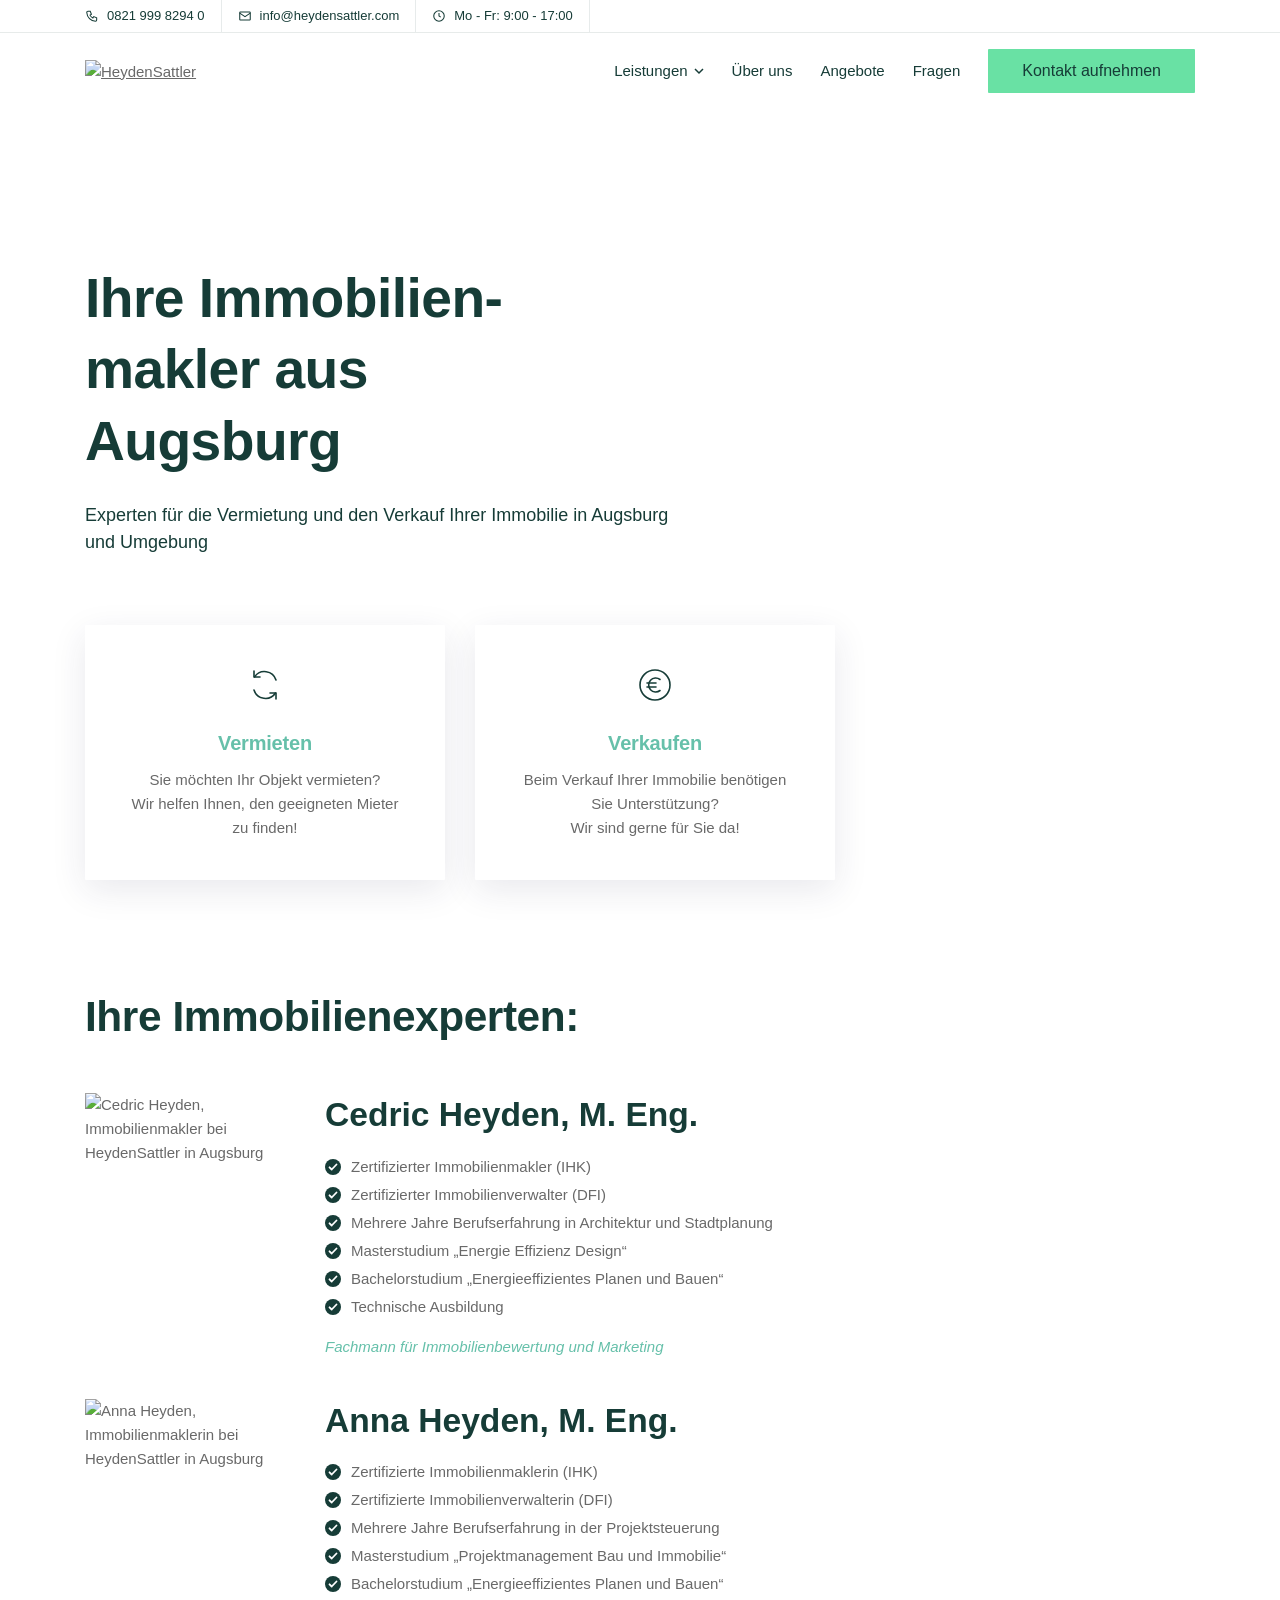
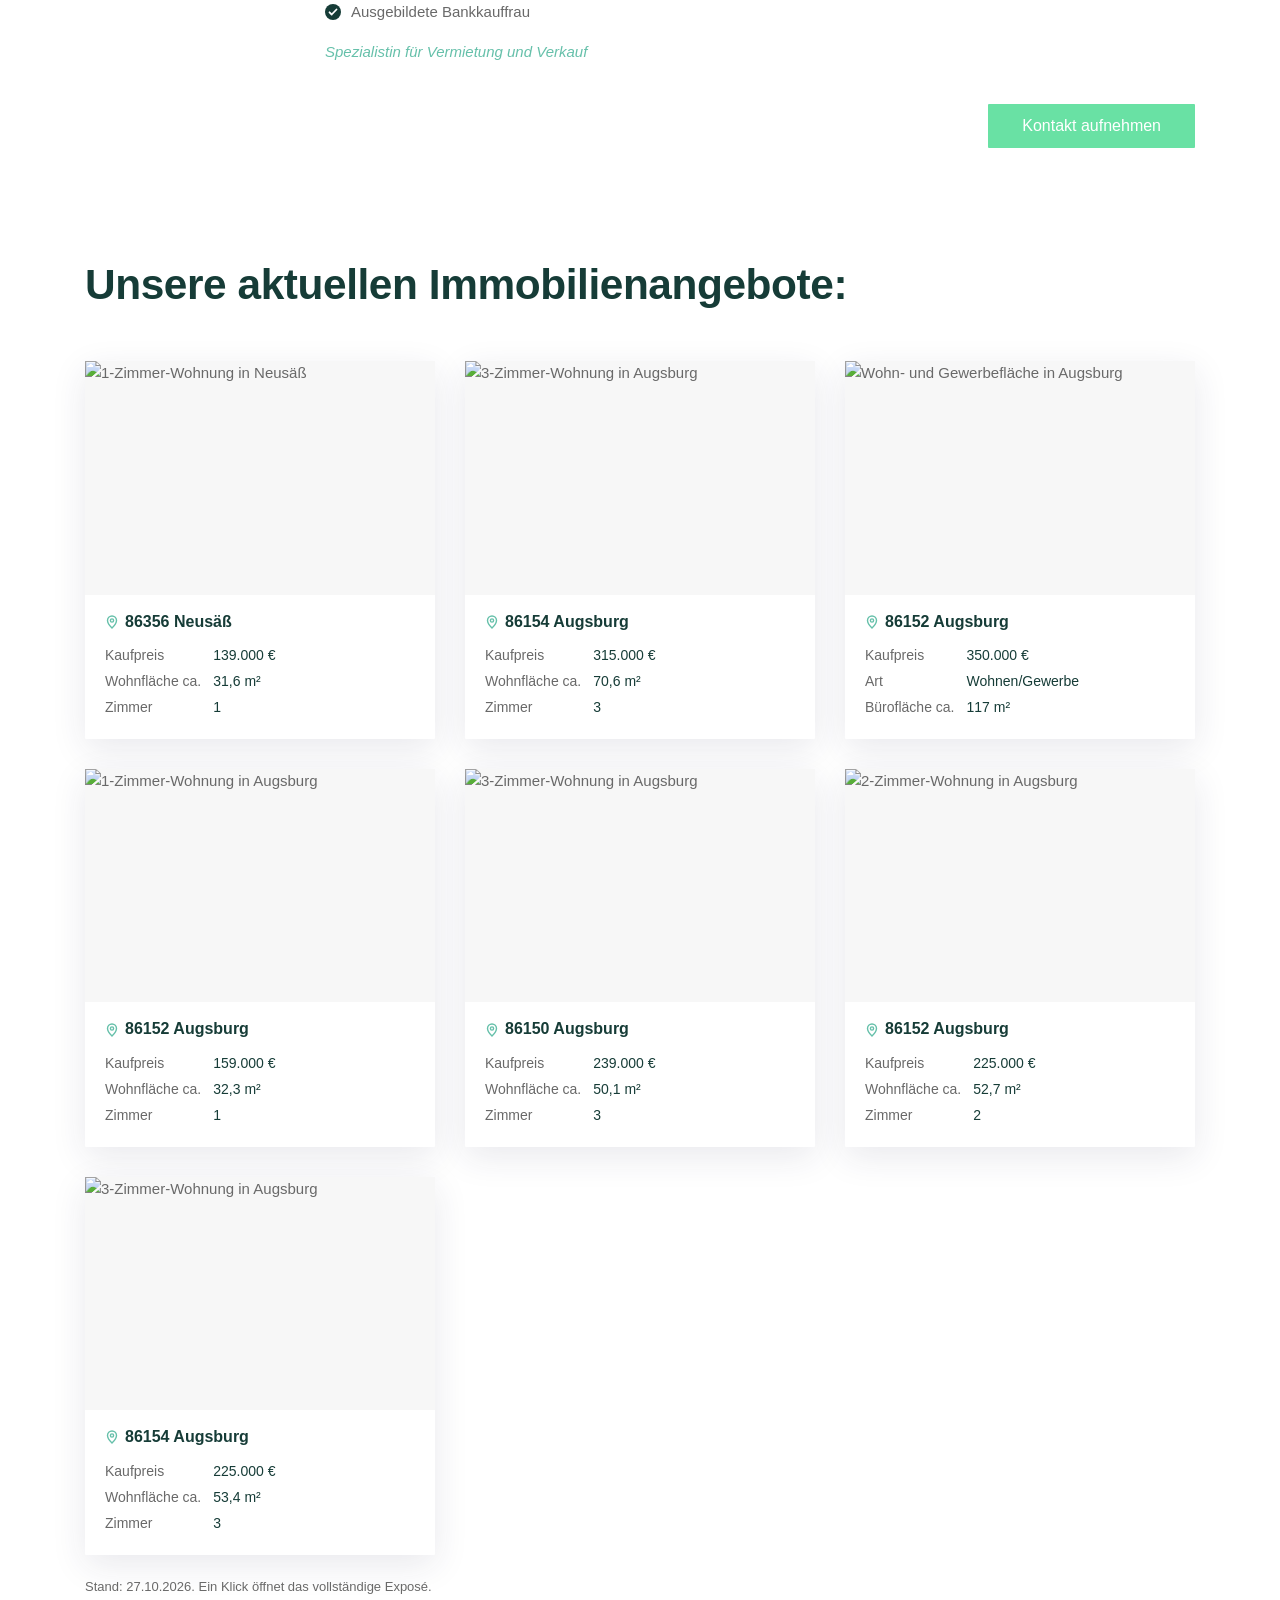
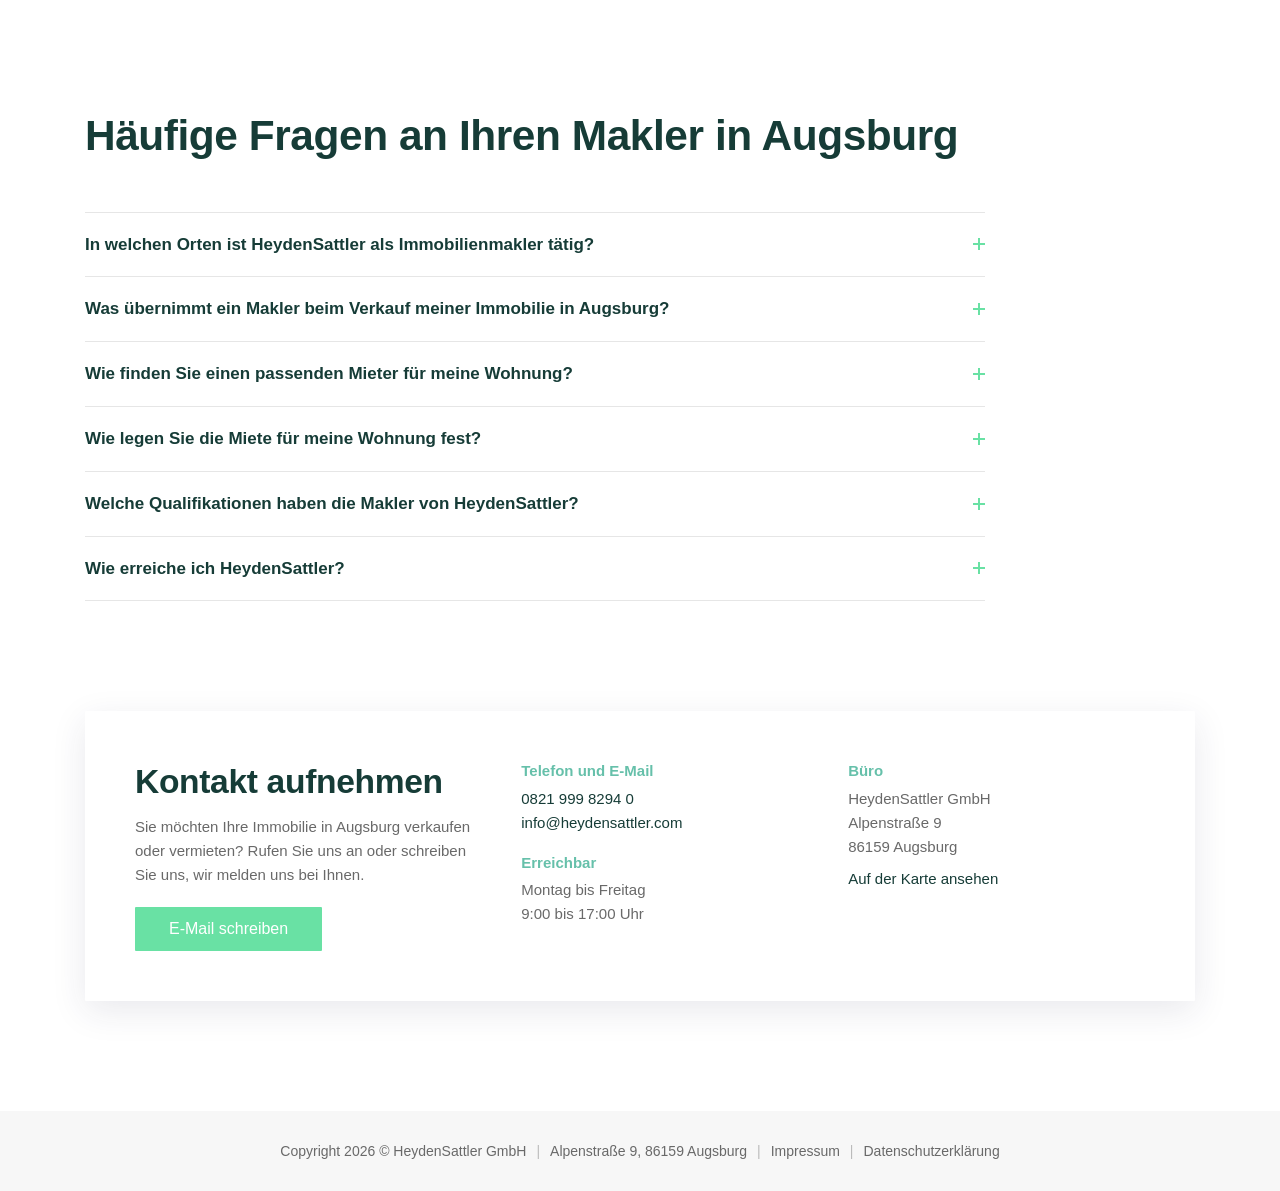
==== site/index.html @ 3a9cdd56 "Startseite im bestehenden CI neu aufbauen Responsive Layout, Hero-Bild als WebP (26–86 KB statt 2,9 " ====
<!doctype html>
<html lang="de">
<head>
<meta charset="utf-8">
<meta name="viewport" content="width=device-width, initial-scale=1">
<title>Immobilienmakler Augsburg – Verkaufen &amp; Vermieten | HeydenSattler</title>
<meta name="description" content="HeydenSattler ist Ihr IHK-zertifizierter Immobilienmakler in Augsburg. Wir verkaufen und vermieten Wohnungen und Häuser in Augsburg und Umgebung – mit Wertermittlung, Exposé, Besichtigungen und Vertrag.">
<link rel="canonical" href="https://heydensattler.com/">
<link rel="alternate" hreflang="de-DE" href="https://heydensattler.com/">
<meta name="robots" content="index, follow, max-image-preview:large, max-snippet:-1">
<meta name="theme-color" content="#163C37">

<!-- Lokale Signale -->
<meta name="geo.region" content="DE-BY">
<meta name="geo.placename" content="Augsburg">
<meta name="geo.position" content="48.35865;10.89500">
<meta name="ICBM" content="48.35865, 10.89500">

<!-- Teilen in sozialen Netzwerken und Messengern -->
<meta property="og:type" content="website">
<meta property="og:locale" content="de_DE">
<meta property="og:site_name" content="HeydenSattler">
<meta property="og:title" content="HeydenSattler – Ihre Immobilienmakler aus Augsburg">
<meta property="og:description" content="Wir verkaufen und vermieten Wohnungen und Häuser in Augsburg und Umgebung – mit dem Blick von Ingenieuren aus Architektur und Bauprojektsteuerung.">
<meta property="og:url" content="https://heydensattler.com/">
<meta property="og:image" content="https://heydensattler.com/wp-content/uploads/2022/05/cover3.png">
<meta name="twitter:card" content="summary_large_image">

<link rel="icon" href="https://heydensattler.com/favicon.ico">
<link rel="sitemap" type="application/xml" href="/sitemap.xml">

<!-- Strukturierte Daten: Firma, Personen, Leistungen, Angebote, FAQ.
     Die Angebote (ItemList) und das FAQ müssen mit dem sichtbaren Inhalt übereinstimmen;
     im Livebetrieb beim Build aus Propstack erzeugen. -->
<script type="application/ld+json">
{
  "@context": "https://schema.org",
  "@graph": [
    {
      "@type": "RealEstateAgent",
      "@id": "https://heydensattler.com/#firma",
      "name": "HeydenSattler GmbH",
      "alternateName": "HeydenSattler",
      "description": "Immobilienmakler in Augsburg für den Verkauf und die Vermietung von Wohnungen, Häusern und Gewerbeflächen in Augsburg und Umgebung.",
      "url": "https://heydensattler.com/",
      "logo": "https://heydensattler.com/wp-content/uploads/2023/03/HeydenSattler_CombiLogo_DarkGreen-Cropped.png",
      "image": "https://heydensattler.com/wp-content/uploads/2022/05/cover3.png",
      "telephone": "+49 821 99982940",
      "email": "info@heydensattler.com",
      "address": {
        "@type": "PostalAddress",
        "streetAddress": "Alpenstraße 9",
        "postalCode": "86159",
        "addressLocality": "Augsburg",
        "addressRegion": "Bayern",
        "addressCountry": "DE"
      },
      "geo": { "@type": "GeoCoordinates", "latitude": 48.35865, "longitude": 10.89500 },
      "hasMap": "https://www.openstreetmap.org/?mlat=48.35865&mlon=10.89500#map=18/48.35865/10.89500",
      "openingHoursSpecification": {
        "@type": "OpeningHoursSpecification",
        "dayOfWeek": ["Monday", "Tuesday", "Wednesday", "Thursday", "Friday"],
        "opens": "09:00",
        "closes": "17:00"
      },
      "areaServed": [
        { "@type": "City", "name": "Augsburg", "sameAs": "https://de.wikipedia.org/wiki/Augsburg" },
        { "@type": "City", "name": "Neusäß", "sameAs": "https://de.wikipedia.org/wiki/Neus%C3%A4%C3%9F" },
        { "@type": "AdministrativeArea", "name": "Landkreis Augsburg" }
      ],
      "founder": [{ "@id": "https://heydensattler.com/#cedric-heyden" }, { "@id": "https://heydensattler.com/#anna-heyden" }],
      "employee": [{ "@id": "https://heydensattler.com/#cedric-heyden" }, { "@id": "https://heydensattler.com/#anna-heyden" }],
      "knowsLanguage": "de",
      "vatID": "DE352940488",
      "identifier": { "@type": "PropertyValue", "propertyID": "Handelsregister", "value": "Amtsgericht Augsburg HRB 37232" },
      "hasOfferCatalog": {
        "@type": "OfferCatalog",
        "name": "Leistungen",
        "itemListElement": [
          { "@type": "Offer", "itemOffered": { "@type": "Service", "@id": "https://heydensattler.com/#verkaufen", "name": "Immobilie verkaufen in Augsburg", "serviceType": "Immobilienverkauf", "description": "Wertermittlung, Unterlagen, Objektaufnahme mit Bildern und 360-Grad-Rundgang, Exposé, Besichtigungen, Reporting, Vertragsverhandlung, Notartermin und Übergabe.", "areaServed": "Augsburg" } },
          { "@type": "Offer", "itemOffered": { "@type": "Service", "@id": "https://heydensattler.com/#vermieten", "name": "Immobilie vermieten in Augsburg", "serviceType": "Vermietung", "description": "Mietpreisfindung nach den gesetzlichen Vorgaben, Exposé, Vorauswahl der Interessenten, Besichtigungen, Bonitätscheck, Mietvertrag und Wohnungsübergabe mit Protokoll.", "areaServed": "Augsburg" } }
        ]
      }
    },
    {
      "@type": "Person",
      "@id": "https://heydensattler.com/#cedric-heyden",
      "name": "Cedric Heyden",
      "honorificSuffix": "M. Eng.",
      "jobTitle": "Geschäftsführer, Immobilienmakler",
      "worksFor": { "@id": "https://heydensattler.com/#firma" },
      "image": "https://heydensattler.com/wp-content/uploads/2022/08/DSC09558b-e1694595155471-251x300.jpg",
      "knowsAbout": ["Immobilienbewertung", "Immobilienmarketing", "Architektur", "Stadtplanung", "Energieeffizientes Bauen"],
      "hasCredential": [
        { "@type": "EducationalOccupationalCredential", "name": "Zertifizierter Immobilienmakler (IHK)", "recognizedBy": { "@type": "Organization", "name": "IHK" } },
        { "@type": "EducationalOccupationalCredential", "name": "Zertifizierter Immobilienverwalter (DFI)", "recognizedBy": { "@type": "Organization", "name": "DFI" } },
        { "@type": "EducationalOccupationalCredential", "credentialCategory": "degree", "name": "Master of Engineering, Energie Effizienz Design" }
      ]
    },
    {
      "@type": "Person",
      "@id": "https://heydensattler.com/#anna-heyden",
      "name": "Anna Heyden",
      "honorificSuffix": "M. Eng.",
      "jobTitle": "Geschäftsführerin, Immobilienmaklerin",
      "worksFor": { "@id": "https://heydensattler.com/#firma" },
      "image": "https://heydensattler.com/wp-content/uploads/2023/08/DSC00735-scaled-e1694546678891-251x300.jpg",
      "knowsAbout": ["Vermietung", "Immobilienverkauf", "Projektsteuerung", "Bauprojektmanagement"],
      "hasCredential": [
        { "@type": "EducationalOccupationalCredential", "name": "Zertifizierte Immobilienmaklerin (IHK)", "recognizedBy": { "@type": "Organization", "name": "IHK" } },
        { "@type": "EducationalOccupationalCredential", "name": "Zertifizierte Immobilienverwalterin (DFI)", "recognizedBy": { "@type": "Organization", "name": "DFI" } },
        { "@type": "EducationalOccupationalCredential", "credentialCategory": "degree", "name": "Master of Engineering, Projektmanagement Bau und Immobilie" }
      ]
    },
    {
      "@type": "WebSite",
      "@id": "https://heydensattler.com/#website",
      "url": "https://heydensattler.com/",
      "name": "HeydenSattler",
      "inLanguage": "de-DE",
      "publisher": { "@id": "https://heydensattler.com/#firma" }
    },
    {
      "@type": "WebPage",
      "@id": "https://heydensattler.com/#startseite",
      "url": "https://heydensattler.com/",
      "name": "Immobilienmakler Augsburg – Verkaufen & Vermieten | HeydenSattler",
      "isPartOf": { "@id": "https://heydensattler.com/#website" },
      "about": { "@id": "https://heydensattler.com/#firma" },
      "inLanguage": "de-DE",
      "dateModified": "2026-10-27"
    },
    {
      "@type": "ItemList",
      "name": "Aktuelle Immobilienangebote von HeydenSattler",
      "numberOfItems": 7,
      "itemListElement": [
        { "@type": "ListItem", "position": 1, "item": { "@type": "Offer", "name": "1-Zimmer-Wohnung in Neusäß, 31,6 m²", "price": 139000, "priceCurrency": "EUR", "url": "https://crm.propstack.de/public/iframes/je4DLQ7j2cVWMNqKkigCNQ7c/PBX1RQx2SxVNRxVR7juxC13C", "availableAtOrFrom": { "@type": "Place", "address": { "@type": "PostalAddress", "postalCode": "86356", "addressLocality": "Neusäß", "addressCountry": "DE" } } } },
        { "@type": "ListItem", "position": 2, "item": { "@type": "Offer", "name": "3-Zimmer-Wohnung in Augsburg, 70,6 m²", "price": 315000, "priceCurrency": "EUR", "url": "https://crm.propstack.de/public/iframes/je4DLQ7j2cVWMNqKkigCNQ7c/BJTUovUziB2U1zJ2xbaoDiEi", "availableAtOrFrom": { "@type": "Place", "address": { "@type": "PostalAddress", "postalCode": "86154", "addressLocality": "Augsburg", "addressCountry": "DE" } } } },
        { "@type": "ListItem", "position": 3, "item": { "@type": "Offer", "name": "Büro- und Wohnfläche in Augsburg, 117 m²", "price": 350000, "priceCurrency": "EUR", "url": "https://crm.propstack.de/public/iframes/je4DLQ7j2cVWMNqKkigCNQ7c/sEbCqnK58XBJ7hGJQSY4xxph", "availableAtOrFrom": { "@type": "Place", "address": { "@type": "PostalAddress", "postalCode": "86152", "addressLocality": "Augsburg", "addressCountry": "DE" } } } },
        { "@type": "ListItem", "position": 4, "item": { "@type": "Offer", "name": "1-Zimmer-Wohnung in Augsburg, 32,3 m²", "price": 159000, "priceCurrency": "EUR", "url": "https://crm.propstack.de/public/iframes/je4DLQ7j2cVWMNqKkigCNQ7c/U4UTfE6tw7xSkSPx6v1gSrVp", "availableAtOrFrom": { "@type": "Place", "address": { "@type": "PostalAddress", "postalCode": "86152", "addressLocality": "Augsburg", "addressCountry": "DE" } } } },
        { "@type": "ListItem", "position": 5, "item": { "@type": "Offer", "name": "3-Zimmer-Wohnung in Augsburg, 50,1 m²", "price": 239000, "priceCurrency": "EUR", "url": "https://crm.propstack.de/public/iframes/je4DLQ7j2cVWMNqKkigCNQ7c/39Jt1EtAj3KVJmv1Yt73t3f4", "availableAtOrFrom": { "@type": "Place", "address": { "@type": "PostalAddress", "postalCode": "86150", "addressLocality": "Augsburg", "addressCountry": "DE" } } } },
        { "@type": "ListItem", "position": 6, "item": { "@type": "Offer", "name": "2-Zimmer-Wohnung in Augsburg, 52,7 m²", "price": 225000, "priceCurrency": "EUR", "url": "https://crm.propstack.de/public/iframes/je4DLQ7j2cVWMNqKkigCNQ7c/woXWDQSDRpvorQ1hXg6gEzuY", "availableAtOrFrom": { "@type": "Place", "address": { "@type": "PostalAddress", "postalCode": "86152", "addressLocality": "Augsburg", "addressCountry": "DE" } } } },
        { "@type": "ListItem", "position": 7, "item": { "@type": "Offer", "name": "3-Zimmer-Wohnung in Augsburg, 53,4 m²", "price": 225000, "priceCurrency": "EUR", "url": "https://crm.propstack.de/public/iframes/je4DLQ7j2cVWMNqKkigCNQ7c/t8DsYYKdGNYwocW2YkePHxnh", "availableAtOrFrom": { "@type": "Place", "address": { "@type": "PostalAddress", "postalCode": "86154", "addressLocality": "Augsburg", "addressCountry": "DE" } } } }
      ]
    },
    {
      "@type": "FAQPage",
      "mainEntity": [
        { "@type": "Question", "name": "In welchen Orten ist HeydenSattler als Immobilienmakler tätig?", "acceptedAnswer": { "@type": "Answer", "text": "Wir verkaufen und vermieten Immobilien in Augsburg und Umgebung, zum Beispiel in Neusäß. Unser Büro liegt in der Alpenstraße 9 im Augsburger Bismarckviertel." } },
        { "@type": "Question", "name": "Was übernimmt ein Makler beim Verkauf meiner Immobilie in Augsburg?", "acceptedAnswer": { "@type": "Answer", "text": "Wir ermitteln den Verkaufswert, tragen die nötigen Unterlagen wie Energieausweis und Grundriss zusammen, machen Bilder und einen 360-Grad-Rundgang, veröffentlichen das Exposé, wählen Interessenten vor, führen die Besichtigungen durch, berichten Ihnen regelmäßig, unterstützen bei den Verhandlungen, setzen den Vertrag mit dem Notar auf, begleiten den Notartermin und übergeben die Immobilie." } },
        { "@type": "Question", "name": "Wie finden Sie einen passenden Mieter für meine Wohnung?", "acceptedAnswer": { "@type": "Answer", "text": "Wir veröffentlichen ein Exposé mit Bildern und aufbereitetem Grundriss auf den gängigen Plattformen, bearbeiten die Anfragen, wählen Interessenten vor und führen die Besichtigungen durch. Von den Bewerbern holen wir eine Selbstauskunft ein und prüfen die Bonität, bevor wir den Mietvertrag erstellen." } },
        { "@type": "Question", "name": "Wie legen Sie die Miete für meine Wohnung fest?", "acceptedAnswer": { "@type": "Answer", "text": "Wir ermitteln den Mietpreis anhand der Wohnung und ihrer Lage und berücksichtigen dabei die gesetzlichen Vorgaben, die in Augsburg gelten." } },
        { "@type": "Question", "name": "Welche Qualifikationen haben die Makler von HeydenSattler?", "acceptedAnswer": { "@type": "Answer", "text": "Cedric Heyden und Anna Heyden sind zertifizierte Immobilienmakler (IHK) und zertifizierte Immobilienverwalter (DFI). Beide haben einen Master of Engineering und mehrere Jahre Berufserfahrung in Architektur und Stadtplanung beziehungsweise in der Projektsteuerung von Bauprojekten." } },
        { "@type": "Question", "name": "Wie erreiche ich HeydenSattler?", "acceptedAnswer": { "@type": "Answer", "text": "Telefonisch unter 0821 999 8294 0 von Montag bis Freitag zwischen 9:00 und 17:00 Uhr, per E-Mail an info@heydensattler.com oder im Büro in der Alpenstraße 9, 86159 Augsburg." } }
      ]
    }
  ]
}
</script>

<!-- CI-Schriften, wie auf der bestehenden Seite (Söhne von Klim). Sie müssen von derselben Domain kommen, sonst blockiert der Browser sie. -->
<link rel="preload" href="/wp-content/uploads/2022/05/soehne-buch.woff2" as="font" type="font/woff2" crossorigin>
<link rel="preload" href="/wp-content/uploads/2022/05/soehne-breit-kraftig.woff2" as="font" type="font/woff2" crossorigin>
<link rel="preload" as="image" type="image/webp" fetchpriority="high" imagesrcset="/wp-content/uploads/2022/05/cover3-800.webp 800w, /wp-content/uploads/2022/05/cover3-1400.webp 1400w, /wp-content/uploads/2022/05/cover3-2048.webp 2048w" imagesizes="100vw">
<style>
  @font-face {
    font-family: "PrimaryCustomFont";
    src: url("/wp-content/uploads/2022/05/soehne-buch.woff2") format("woff2");
    font-display: swap;
  }
  @font-face {
    font-family: "SecondaryCustomFont";
    src: url("/wp-content/uploads/2022/05/soehne-breit-kraftig.woff2") format("woff2");
    font-weight: 600;
    font-display: swap;
  }

  /* CI-Farben der bestehenden Seite */
  :root {
    --gruen: #163C37;
    --mint: #69E1A4;
    --tuerkis: #66C0AA;
    --text: #696969;
    --weiss: #FFFFFF;
    --flaeche: #F7F7F7;
    --linie: #E6E6E6;
    --schatten: 0 10px 35px rgba(38, 42, 76, .1);
    --radius: 1px;

    --wrap: 1170px;
    --gutter: clamp(16px, 4vw, 30px);
    --kopf: 76px;
  }

  * { box-sizing: border-box; }
  html { scroll-behavior: smooth; scroll-padding-top: var(--kopf); -webkit-text-size-adjust: 100%; }
  @media (prefers-reduced-motion: reduce) { html { scroll-behavior: auto; } * { transition: none !important; } }
  body {
    margin: 0;
    font-family: "PrimaryCustomFont", "Helvetica Neue", Helvetica, Arial, sans-serif;
    font-size: 15px;
    line-height: 24px;
    color: var(--text);
    background: var(--weiss);
    -webkit-font-smoothing: antialiased;
  }
  img { display: block; max-width: 100%; height: auto; }
  a { color: inherit; }
  :focus-visible { outline: 2px solid var(--gruen); outline-offset: 3px; }
  .skip { position: absolute; left: -9999px; top: 8px; z-index: 100; background: var(--gruen); color: var(--weiss); padding: 8px 14px; }
  .skip:focus { left: 8px; }

  h1, h2, h3, h4 {
    font-family: "SecondaryCustomFont", "Helvetica Neue", Helvetica, Arial, sans-serif;
    font-weight: 600;
    color: var(--gruen);
    margin: 0;
    hyphens: auto;
    overflow-wrap: break-word;
  }
  h1 { hyphens: manual; font-size: clamp(2rem, 1.2rem + 3.6vw, 3.45rem); line-height: 1.3; letter-spacing: -.01em; }
  h2 { font-size: clamp(1.75rem, 1.2rem + 2.2vw, 2.65rem); line-height: 1.25; letter-spacing: -.01em; }
  h3 { font-size: clamp(1.5rem, 1.2rem + 1.2vw, 2.1rem); line-height: 1.3; }
  p { margin: 0; }

  .wrap { max-width: var(--wrap); margin: 0 auto; padding: 0 var(--gutter); }

  .btn {
    display: inline-block;
    padding: 10px 34px;
    background: var(--mint);
    color: var(--weiss);
    border-radius: var(--radius);
    font-size: 16px;
    line-height: 24px;
    text-decoration: none;
    white-space: nowrap;
    transition: background-color .2s;
  }
  .btn:hover { background: var(--tuerkis); }

  /* Kopfzeile */
  .topbar { font-size: 13px; line-height: 20px; color: var(--gruen); border-bottom: 1px solid rgba(22, 60, 55, .1); }
  .topbar .wrap { display: flex; }
  .topbar a, .topbar span {
    display: inline-flex; align-items: center; gap: 8px;
    padding: 6px 16px; text-decoration: none;
    border-right: 1px solid rgba(22, 60, 55, .1);
  }
  .topbar a:first-child { padding-left: 0; }
  .topbar a:hover { color: var(--tuerkis); }
  .topbar svg { width: 14px; height: 14px; flex: none; }

  header.kopf {
    position: sticky; top: 0; z-index: 30;
    background: var(--weiss);
    transition: box-shadow .2s;
  }
  header.kopf.gescrollt { box-shadow: 0 2px 20px rgba(38, 42, 76, .08); }
  .kopf .leiste { display: flex; align-items: center; justify-content: space-between; height: var(--kopf); gap: 20px; }
  .logo img { width: 234px; height: auto; }
  nav.haupt { display: flex; align-items: center; gap: 28px; }
  nav.haupt > ul { list-style: none; display: flex; gap: 28px; margin: 0; padding: 0; }
  nav.haupt a { text-decoration: none; color: var(--gruen); }
  nav.haupt > ul > li > a:hover, .untermenue a:hover { color: var(--tuerkis); }
  .hat-unter { position: relative; }
  .hat-unter > button {
    font: inherit; color: var(--gruen); background: none; border: 0; padding: 0; cursor: pointer;
    display: inline-flex; align-items: center; gap: 6px;
  }
  .hat-unter > button svg { width: 10px; height: 10px; transition: transform .2s; }
  .hat-unter > button[aria-expanded="true"] svg { transform: rotate(180deg); }
  .untermenue {
    list-style: none; margin: 0; padding: 10px 0;
    position: absolute; top: calc(100% + 14px); left: -20px; min-width: 200px;
    background: var(--weiss); box-shadow: var(--schatten); border-radius: var(--radius);
    display: none;
  }
  .hat-unter.offen .untermenue { display: block; }
  .untermenue a { display: block; padding: 8px 20px; }
  .menu-knopf { display: none; background: none; border: 0; padding: 10px; margin-right: -10px; cursor: pointer; color: var(--gruen); }
  .menu-knopf svg { width: 26px; height: 26px; display: block; }

  /* Hero */
  .hero { position: relative; isolation: isolate; }
  .hero-bild { position: absolute; inset: 0; z-index: -1; overflow: hidden; }
  .hero-bild picture { display: contents; }
  .hero-bild img { width: 100%; height: 100%; object-fit: cover; object-position: left center; }
  .hero .wrap { padding-top: clamp(64px, 12vw, 170px); padding-bottom: clamp(140px, 14vw, 200px); }
  .hero h1 { max-width: 14ch; }
  .hero .unterzeile {
    font-family: "SecondaryCustomFont", "Helvetica Neue", Helvetica, Arial, sans-serif;
    font-size: clamp(15px, 1.1vw + 10px, 18px); line-height: 1.5;
    color: var(--gruen); margin-top: 24px; max-width: 34em;
  }

  /* Leistungskarten, überlappen den Hero wie bisher */
  .karten { display: grid; grid-template-columns: repeat(2, minmax(0, 360px)); gap: 30px; margin-top: -110px; position: relative; }
  .karte {
    display: block; text-decoration: none; text-align: center;
    background: var(--weiss); box-shadow: var(--schatten); border-radius: var(--radius);
    padding: 40px; color: var(--text);
    transition: transform .2s, box-shadow .2s;
  }
  .karte:hover { transform: translateY(-4px); box-shadow: 0 16px 40px rgba(38, 42, 76, .14); }
  .karte svg { width: 40px; height: 40px; margin: 0 auto 18px; color: var(--gruen); }
  .karte h2 { font-size: 20px; line-height: 1.3; color: var(--tuerkis); margin-bottom: 12px; }

  /* Abschnitte */
  section.abschnitt { padding: clamp(64px, 9vw, 110px) 0 0; }
  .abschnitt > .wrap > h2 { margin-bottom: clamp(32px, 4vw, 50px); }

  /* Team */
  .person { display: grid; grid-template-columns: 200px 1fr; gap: 0 clamp(24px, 4vw, 40px); align-items: start; }
  .person + .person { margin-top: 40px; }
  .person img { width: 200px; aspect-ratio: 251 / 300; object-fit: cover; }
  .person ul { list-style: none; margin: 18px 0 0; padding: 0; }
  .person li { position: relative; padding-left: 26px; margin: 0 0 4px; }
  .person li::before {
    content: ""; position: absolute; left: 0; top: 4px;
    width: 16px; height: 16px; border-radius: 50%;
    background: var(--gruen) url("data:image/svg+xml,%3Csvg xmlns='http://www.w3.org/2000/svg' viewBox='0 0 16 16'%3E%3Cpath d='M4.5 8.3l2.2 2.2 4.8-5' fill='none' stroke='white' stroke-width='1.8' stroke-linecap='round' stroke-linejoin='round'/%3E%3C/svg%3E") center / 16px no-repeat;
  }
  .person .rolle { color: var(--tuerkis); font-style: italic; margin-top: 16px; }
  .team-aktion { margin-top: 40px; text-align: right; }

  /* Angebote */
  .angebote { list-style: none; margin: 0; padding: 0; display: grid; grid-template-columns: repeat(3, 1fr); gap: 30px; }
  .objekt { display: block; height: 100%; text-decoration: none; background: var(--weiss); box-shadow: var(--schatten); border-radius: var(--radius); }
  .objekt .bild { aspect-ratio: 3 / 2; overflow: hidden; background: var(--flaeche); }
  .objekt img { width: 100%; height: 100%; object-fit: cover; transition: transform .4s; }
  .objekt:hover img { transform: scale(1.03); }
  .objekt .info { padding: 16px 20px 20px; }
  .objekt h3 { font-size: 16px; line-height: 1.4; display: flex; gap: 6px; align-items: center; }
  .objekt h3 svg { width: 14px; height: 14px; flex: none; color: var(--tuerkis); }
  .objekt dl { margin: 10px 0 0; display: grid; grid-template-columns: auto 1fr; gap: 2px 12px; font-size: 14px; }
  .objekt dt { color: var(--text); }
  .objekt dd { margin: 0; color: var(--gruen); }
  .stand { margin-top: 20px; font-size: 13px; }

  /* Fragen */
  .faq { border-top: 1px solid var(--linie); max-width: 900px; }
  .faq details { border-bottom: 1px solid var(--linie); }
  .faq summary { list-style: none; cursor: pointer; display: flex; justify-content: space-between; align-items: center; gap: 24px; padding: 20px 0; }
  .faq summary::-webkit-details-marker { display: none; }
  .faq summary h3 { font-size: 17px; line-height: 1.4; }
  .faq summary::after {
    content: ""; flex: none; width: 12px; height: 12px;
    background:
      linear-gradient(var(--mint), var(--mint)) center / 12px 2px no-repeat,
      linear-gradient(var(--mint), var(--mint)) center / 2px 12px no-repeat;
    transition: transform .2s;
  }
  .faq details[open] summary::after { transform: rotate(45deg); }
  .faq details p { padding: 0 0 22px; max-width: 70ch; }
  .faq a { color: var(--gruen); }

  /* Kontakt */
  .kontakt-box {
    display: grid; grid-template-columns: 1.2fr 1fr 1fr; gap: 30px;
    background: var(--weiss); box-shadow: var(--schatten); border-radius: var(--radius);
    padding: clamp(28px, 4vw, 50px);
  }
  .kontakt-box h2 { font-size: clamp(1.5rem, 1.1rem + 1.4vw, 2.1rem); }
  .kontakt-box p.text { margin-top: 12px; }
  .kontakt-box h3 { font-size: 15px; color: var(--tuerkis); margin-bottom: 6px; }
  .kontakt-box a { color: var(--gruen); text-decoration: none; }
  .kontakt-box a:hover { color: var(--tuerkis); }
  .kontakt-box address { font-style: normal; }
  .kontakt-box .btn { margin-top: 20px; color: var(--weiss); }

  /* Fuß */
  footer { margin-top: clamp(64px, 9vw, 110px); background: var(--flaeche); font-size: 14px; }
  footer .wrap { padding-top: 28px; padding-bottom: 28px; display: flex; flex-wrap: wrap; justify-content: center; gap: 4px 0; text-align: center; }
  footer span + span::before { content: "|"; padding: 0 10px; color: #BBBBBB; }
  footer a { text-decoration: none; }
  footer a:hover { color: var(--gruen); }

  .nach-oben {
    position: fixed; right: 20px; bottom: 20px; z-index: 20;
    width: 40px; height: 40px; display: grid; place-items: center;
    background: var(--weiss); color: var(--gruen); box-shadow: var(--schatten); border-radius: var(--radius);
    opacity: 0; pointer-events: none; transition: opacity .2s;
  }
  .nach-oben.sichtbar { opacity: 1; pointer-events: auto; }
  .nach-oben svg { width: 14px; height: 14px; }

  /* Tablet */
  @media (max-width: 991px) {
    .topbar span { display: none; }
    nav.haupt { display: none; }
    .menu-knopf { display: block; }
    header.kopf.offen nav.haupt {
      display: flex; flex-direction: column; align-items: stretch; gap: 16px;
      position: absolute; top: 100%; left: 0; right: 0;
      background: var(--weiss); box-shadow: 0 12px 20px rgba(38, 42, 76, .08);
      padding: 8px var(--gutter) 24px;
      max-height: calc(100dvh - var(--kopf)); overflow-y: auto;
    }
    header.kopf.offen nav.haupt > ul { flex-direction: column; gap: 0; }
    header.kopf.offen nav.haupt > ul > li { border-bottom: 1px solid var(--linie); }
    header.kopf.offen nav.haupt > ul > li > a,
    header.kopf.offen .hat-unter > button { display: flex; width: 100%; justify-content: space-between; padding: 14px 0; font-size: 17px; }
    header.kopf.offen .untermenue { position: static; box-shadow: none; padding: 0 0 10px; min-width: 0; }
    header.kopf.offen .untermenue a { padding: 8px 16px; }
    .btn { text-align: center; }
    .angebote { grid-template-columns: repeat(2, 1fr); }
    .kontakt-box { grid-template-columns: 1fr 1fr; }
    .kontakt-box > :first-child { grid-column: 1 / -1; }
  }

  /* Mobil */
  @media (max-width: 640px) {
    :root { --kopf: 64px; }
    .topbar a { padding: 6px 12px; }
    .topbar .mail-text { display: none; }
    .logo img { width: 180px; }
    .hero-bild::after {
      /* Auf schmalen Bildschirmen liegt der Text über dem Gebäude: leichter Schleier für Lesbarkeit */
      content: ""; position: absolute; inset: 0;
      background: linear-gradient(180deg, rgba(255,255,255,.55), rgba(255,255,255,.2) 70%, rgba(255,255,255,0));
    }
    .hero .wrap { padding-top: 48px; padding-bottom: 120px; }
    .karten { grid-template-columns: 1fr; gap: 20px; margin-top: -80px; }
    .karte { padding: 28px 24px; }
    .person { grid-template-columns: 1fr; }
    .person img { width: 160px; margin-bottom: 18px; }
    .person h3 { font-size: 1.4rem; }
    .team-aktion { text-align: left; }
    .team-aktion .btn { display: block; }
    .angebote { grid-template-columns: 1fr; gap: 20px; }
    .kontakt-box { grid-template-columns: 1fr; }
    footer .wrap { flex-direction: column; }
    footer span + span::before { content: none; }
  }
</style>
</head>
<body>
<a class="skip" href="#inhalt">Zum Inhalt springen</a>

<header class="kopf">
  <div class="topbar">
    <div class="wrap">
      <a href="tel:+4982199982940" aria-label="Anrufen: 0821 999 8294 0">
        <svg viewBox="0 0 24 24" fill="none" stroke="currentColor" stroke-width="1.8" aria-hidden="true"><path d="M5 4h4l2 5-2.5 1.5a11 11 0 0 0 5 5L15 13l5 2v4a2 2 0 0 1-2 2A16 16 0 0 1 3 6a2 2 0 0 1 2-2"/></svg>
        0821 999 8294 0
      </a>
      <a href="mailto:info@heydensattler.com" aria-label="E-Mail an info@heydensattler.com">
        <svg viewBox="0 0 24 24" fill="none" stroke="currentColor" stroke-width="1.8" aria-hidden="true"><rect x="3" y="5" width="18" height="14" rx="1"/><path d="m3 7 9 6 9-6"/></svg>
        <span class="mail-text" style="padding:0;border:0">info@heydensattler.com</span>
      </a>
      <span>
        <svg viewBox="0 0 24 24" fill="none" stroke="currentColor" stroke-width="1.8" aria-hidden="true"><circle cx="12" cy="12" r="9"/><path d="M12 7v5l3 2"/></svg>
        Mo - Fr: 9:00 - 17:00
      </span>
    </div>
  </div>
  <div class="wrap leiste">
    <a class="logo" href="https://heydensattler.com/" aria-label="HeydenSattler, zur Startseite">
      <img src="https://heydensattler.com/wp-content/uploads/2023/03/HeydenSattler_CombiLogo_DarkGreen-Cropped.png" alt="HeydenSattler" width="906" height="88">
    </a>
    <button class="menu-knopf" aria-expanded="false" aria-controls="hauptnav" aria-label="Menü öffnen">
      <svg viewBox="0 0 26 26" aria-hidden="true"><path d="M3 8h20M3 13h20M3 18h20" stroke="currentColor" stroke-width="2"/></svg>
    </button>
    <nav class="haupt" id="hauptnav" aria-label="Hauptnavigation">
      <ul>
        <li class="hat-unter">
          <button aria-expanded="false" aria-controls="untermenue-leistungen">Leistungen
            <svg viewBox="0 0 10 10" aria-hidden="true"><path d="M1 3l4 4 4-4" fill="none" stroke="currentColor" stroke-width="1.5"/></svg>
          </button>
          <ul class="untermenue" id="untermenue-leistungen">
            <li><a href="https://heydensattler.com/leistungen/vermieten/">Vermieten</a></li>
            <li><a href="https://heydensattler.com/leistungen/verkaufen/">Verkaufen</a></li>
          </ul>
        </li>
        <li><a href="#team">Über uns</a></li>
        <li><a href="#angebote">Angebote</a></li>
        <li><a href="#fragen">Fragen</a></li>
      </ul>
      <a class="btn" href="#kontakt">Kontakt aufnehmen</a>
    </nav>
  </div>
</header>

<main id="inhalt">

  <section class="hero">
    <div class="hero-bild">
      <!-- Statt des 2,9-MB-PNG: WebP in drei Größen (26–86 KB), JPEG als Rückfall -->
      <picture>
        <source type="image/webp" srcset="/wp-content/uploads/2022/05/cover3-800.webp 800w, /wp-content/uploads/2022/05/cover3-1400.webp 1400w, /wp-content/uploads/2022/05/cover3-2048.webp 2048w" sizes="100vw">
        <img src="/wp-content/uploads/2022/05/cover3-1400.jpg" alt="" width="2049" height="1130" fetchpriority="high">
      </picture>
    </div>
    <div class="wrap">
      <h1>Ihre Immobilien&shy;makler aus Augsburg</h1>
      <p class="unterzeile">Experten für die Vermietung und den Verkauf Ihrer Immobilie in Augsburg und Umgebung</p>
    </div>
  </section>

  <div class="wrap">
    <div class="karten">
      <a class="karte" href="https://heydensattler.com/leistungen/vermieten/">
        <svg viewBox="0 0 40 40" fill="none" stroke="currentColor" stroke-width="1.6" stroke-linecap="round" stroke-linejoin="round" aria-hidden="true">
          <path d="M31 15a12 12 0 0 0-21.5-3"/><path d="M9 6v6h6"/>
          <path d="M9 25a12 12 0 0 0 21.5 3"/><path d="M31 34v-6h-6"/>
        </svg>
        <h2>Vermieten</h2>
        <p>Sie möchten Ihr Objekt vermieten?<br>Wir helfen Ihnen, den geeigneten Mieter zu finden!</p>
      </a>
      <a class="karte" href="https://heydensattler.com/leistungen/verkaufen/">
        <svg viewBox="0 0 40 40" fill="none" stroke="currentColor" stroke-width="1.6" stroke-linecap="round" stroke-linejoin="round" aria-hidden="true">
          <circle cx="20" cy="20" r="15"/>
          <path d="M25 14.5a7 7 0 1 0 0 11"/><path d="M12 18h9M12 22h9"/>
        </svg>
        <h2>Verkaufen</h2>
        <p>Beim Verkauf Ihrer Immobilie benötigen Sie Unterstützung?<br>Wir sind gerne für Sie da!</p>
      </a>
    </div>
  </div>

  <section class="abschnitt" id="team">
    <div class="wrap">
      <h2>Ihre Immobilienexperten:</h2>

      <article class="person">
        <img src="https://heydensattler.com/wp-content/uploads/2022/08/DSC09558b-e1694595155471-251x300.jpg" alt="Cedric Heyden, Immobilienmakler bei HeydenSattler in Augsburg" width="251" height="300" loading="lazy" decoding="async">
        <div>
          <h3>Cedric Heyden, M. Eng.</h3>
          <ul>
            <li>Zertifizierter Immobilienmakler (IHK)</li>
            <li>Zertifizierter Immobilienverwalter (DFI)</li>
            <li>Mehrere Jahre Berufserfahrung in Architektur und Stadtplanung</li>
            <li>Masterstudium „Energie Effizienz Design“</li>
            <li>Bachelorstudium „Energieeffizientes Planen und Bauen“</li>
            <li>Technische Ausbildung</li>
          </ul>
          <p class="rolle">Fachmann für Immobilienbewertung und Marketing</p>
        </div>
      </article>

      <article class="person">
        <img src="https://heydensattler.com/wp-content/uploads/2023/08/DSC00735-scaled-e1694546678891-251x300.jpg" alt="Anna Heyden, Immobilienmaklerin bei HeydenSattler in Augsburg" width="251" height="300" loading="lazy" decoding="async">
        <div>
          <h3>Anna Heyden, M. Eng.</h3>
          <ul>
            <li>Zertifizierte Immobilienmaklerin (IHK)</li>
            <li>Zertifizierte Immobilienverwalterin (DFI)</li>
            <li>Mehrere Jahre Berufserfahrung in der Projektsteuerung</li>
            <li>Masterstudium „Projektmanagement Bau und Immobilie“</li>
            <li>Bachelorstudium „Energieeffizientes Planen und Bauen“</li>
            <li>Ausgebildete Bankkauffrau</li>
          </ul>
          <p class="rolle">Spezialistin für Vermietung und Verkauf</p>
        </div>
      </article>

      <div class="team-aktion"><a class="btn" href="#kontakt">Kontakt aufnehmen</a></div>
    </div>
  </section>

  <section class="abschnitt" id="angebote">
    <div class="wrap">
      <h2>Unsere aktuellen Immobilienangebote:</h2>
      <!-- Statt des Propstack-iFrames: die Angebote stehen als HTML in der Seite, damit Suchmaschinen und
           KI-Suchdienste sie lesen können. Im Livebetrieb beim Build oder per Cronjob aus der Propstack-API erzeugen. -->
      <ul class="angebote">
        <li><a class="objekt" href="https://crm.propstack.de/public/iframes/je4DLQ7j2cVWMNqKkigCNQ7c/PBX1RQx2SxVNRxVR7juxC13C" target="_blank" rel="noopener">
          <div class="bild"><img src="https://images.propstack.de/photos/je4DLQ7j2cVWMNqKkigCNQ7c/photo/n56NDRQGGockE5bn3b2bef63/medium_CAM03122G0-PR0066-STILL016.jpg" alt="1-Zimmer-Wohnung in Neusäß" width="600" height="400" loading="lazy" decoding="async"></div>
          <div class="info"><h3><svg viewBox="0 0 14 14" fill="none" stroke="currentColor" stroke-width="1.4" aria-hidden="true"><path d="M7 13s4.5-4.2 4.5-7.5a4.5 4.5 0 0 0-9 0C2.5 8.8 7 13 7 13z"/><circle cx="7" cy="5.5" r="1.6"/></svg>86356 Neusäß</h3><dl><dt>Kaufpreis</dt><dd>139.000 €</dd><dt>Wohnfläche ca.</dt><dd>31,6 m²</dd><dt>Zimmer</dt><dd>1</dd></dl></div>
        </a></li>
        <li><a class="objekt" href="https://crm.propstack.de/public/iframes/je4DLQ7j2cVWMNqKkigCNQ7c/BJTUovUziB2U1zJ2xbaoDiEi" target="_blank" rel="noopener">
          <div class="bild"><img src="https://images.propstack.de/photos/je4DLQ7j2cVWMNqKkigCNQ7c/photo/vf98G7vHtoecUmWiR1WM9GjU/medium_CAM03122G0-PR0065-STILL011.jpg" alt="3-Zimmer-Wohnung in Augsburg" width="600" height="400" loading="lazy" decoding="async"></div>
          <div class="info"><h3><svg viewBox="0 0 14 14" fill="none" stroke="currentColor" stroke-width="1.4" aria-hidden="true"><path d="M7 13s4.5-4.2 4.5-7.5a4.5 4.5 0 0 0-9 0C2.5 8.8 7 13 7 13z"/><circle cx="7" cy="5.5" r="1.6"/></svg>86154 Augsburg</h3><dl><dt>Kaufpreis</dt><dd>315.000 €</dd><dt>Wohnfläche ca.</dt><dd>70,6 m²</dd><dt>Zimmer</dt><dd>3</dd></dl></div>
        </a></li>
        <li><a class="objekt" href="https://crm.propstack.de/public/iframes/je4DLQ7j2cVWMNqKkigCNQ7c/sEbCqnK58XBJ7hGJQSY4xxph" target="_blank" rel="noopener">
          <div class="bild"><img src="https://images.propstack.de/photos/je4DLQ7j2cVWMNqKkigCNQ7c/photo/6MQSqjBuzPbt6KvTSXupSshH/medium_CAM03122G0-PR0060-STILL005.jpg" alt="Wohn- und Gewerbefläche in Augsburg" width="600" height="400" loading="lazy" decoding="async"></div>
          <div class="info"><h3><svg viewBox="0 0 14 14" fill="none" stroke="currentColor" stroke-width="1.4" aria-hidden="true"><path d="M7 13s4.5-4.2 4.5-7.5a4.5 4.5 0 0 0-9 0C2.5 8.8 7 13 7 13z"/><circle cx="7" cy="5.5" r="1.6"/></svg>86152 Augsburg</h3><dl><dt>Kaufpreis</dt><dd>350.000 €</dd><dt>Art</dt><dd>Wohnen/Gewerbe</dd><dt>Bürofläche ca.</dt><dd>117 m²</dd></dl></div>
        </a></li>
        <li><a class="objekt" href="https://crm.propstack.de/public/iframes/je4DLQ7j2cVWMNqKkigCNQ7c/U4UTfE6tw7xSkSPx6v1gSrVp" target="_blank" rel="noopener">
          <div class="bild"><img src="https://images.propstack.de/photos/je4DLQ7j2cVWMNqKkigCNQ7c/photo/cfxm2bpuLUvjyhsVjpmrXJxv/medium_CAM03122G0-PR0061-STILL015.jpg" alt="1-Zimmer-Wohnung in Augsburg" width="600" height="400" loading="lazy" decoding="async"></div>
          <div class="info"><h3><svg viewBox="0 0 14 14" fill="none" stroke="currentColor" stroke-width="1.4" aria-hidden="true"><path d="M7 13s4.5-4.2 4.5-7.5a4.5 4.5 0 0 0-9 0C2.5 8.8 7 13 7 13z"/><circle cx="7" cy="5.5" r="1.6"/></svg>86152 Augsburg</h3><dl><dt>Kaufpreis</dt><dd>159.000 €</dd><dt>Wohnfläche ca.</dt><dd>32,3 m²</dd><dt>Zimmer</dt><dd>1</dd></dl></div>
        </a></li>
        <li><a class="objekt" href="https://crm.propstack.de/public/iframes/je4DLQ7j2cVWMNqKkigCNQ7c/39Jt1EtAj3KVJmv1Yt73t3f4" target="_blank" rel="noopener">
          <div class="bild"><img src="https://images.propstack.de/photos/je4DLQ7j2cVWMNqKkigCNQ7c/photo/JDXp6uSKKUstwYuK6ksi6ptY/medium_CAM03122G0-PR0049-STILL016.jpg" alt="3-Zimmer-Wohnung in Augsburg" width="600" height="400" loading="lazy" decoding="async"></div>
          <div class="info"><h3><svg viewBox="0 0 14 14" fill="none" stroke="currentColor" stroke-width="1.4" aria-hidden="true"><path d="M7 13s4.5-4.2 4.5-7.5a4.5 4.5 0 0 0-9 0C2.5 8.8 7 13 7 13z"/><circle cx="7" cy="5.5" r="1.6"/></svg>86150 Augsburg</h3><dl><dt>Kaufpreis</dt><dd>239.000 €</dd><dt>Wohnfläche ca.</dt><dd>50,1 m²</dd><dt>Zimmer</dt><dd>3</dd></dl></div>
        </a></li>
        <li><a class="objekt" href="https://crm.propstack.de/public/iframes/je4DLQ7j2cVWMNqKkigCNQ7c/woXWDQSDRpvorQ1hXg6gEzuY" target="_blank" rel="noopener">
          <div class="bild"><img src="https://images.propstack.de/photos/je4DLQ7j2cVWMNqKkigCNQ7c/photo/puw9PdDbpvaat28JkyGbBjpY/medium_CAM03122G0-PR0045-STILL001.jpg" alt="2-Zimmer-Wohnung in Augsburg" width="600" height="400" loading="lazy" decoding="async"></div>
          <div class="info"><h3><svg viewBox="0 0 14 14" fill="none" stroke="currentColor" stroke-width="1.4" aria-hidden="true"><path d="M7 13s4.5-4.2 4.5-7.5a4.5 4.5 0 0 0-9 0C2.5 8.8 7 13 7 13z"/><circle cx="7" cy="5.5" r="1.6"/></svg>86152 Augsburg</h3><dl><dt>Kaufpreis</dt><dd>225.000 €</dd><dt>Wohnfläche ca.</dt><dd>52,7 m²</dd><dt>Zimmer</dt><dd>2</dd></dl></div>
        </a></li>
        <li><a class="objekt" href="https://crm.propstack.de/public/iframes/je4DLQ7j2cVWMNqKkigCNQ7c/t8DsYYKdGNYwocW2YkePHxnh" target="_blank" rel="noopener">
          <div class="bild"><img src="https://images.propstack.de/photos/je4DLQ7j2cVWMNqKkigCNQ7c/photo/AurEPK2gV3456atHVtGYANp1/medium_CAM03122G0-PR0030-STILL026.jpg" alt="3-Zimmer-Wohnung in Augsburg" width="600" height="400" loading="lazy" decoding="async"></div>
          <div class="info"><h3><svg viewBox="0 0 14 14" fill="none" stroke="currentColor" stroke-width="1.4" aria-hidden="true"><path d="M7 13s4.5-4.2 4.5-7.5a4.5 4.5 0 0 0-9 0C2.5 8.8 7 13 7 13z"/><circle cx="7" cy="5.5" r="1.6"/></svg>86154 Augsburg</h3><dl><dt>Kaufpreis</dt><dd>225.000 €</dd><dt>Wohnfläche ca.</dt><dd>53,4 m²</dd><dt>Zimmer</dt><dd>3</dd></dl></div>
        </a></li>
      </ul>
      <p class="stand">Stand: <time datetime="2026-10-27">27.10.2026</time>. Ein Klick öffnet das vollständige Exposé.</p>
    </div>
  </section>

  <section class="abschnitt" id="fragen">
    <div class="wrap">
      <h2>Häufige Fragen an Ihren Makler in Augsburg</h2>
      <div class="faq">
        <details>
          <summary><h3>In welchen Orten ist HeydenSattler als Immobilienmakler tätig?</h3></summary>
          <p>Wir verkaufen und vermieten Immobilien in Augsburg und Umgebung, zum Beispiel in Neusäß. Unser Büro liegt in der Alpenstraße 9 im Augsburger Bismarckviertel.</p>
        </details>
        <details>
          <summary><h3>Was übernimmt ein Makler beim Verkauf meiner Immobilie in Augsburg?</h3></summary>
          <p>Wir ermitteln den Verkaufswert, tragen die nötigen Unterlagen wie Energieausweis und Grundriss zusammen, machen Bilder und einen 360-Grad-Rundgang, veröffentlichen das Exposé, wählen Interessenten vor, führen die Besichtigungen durch, berichten Ihnen regelmäßig, unterstützen bei den Verhandlungen, setzen den Vertrag mit dem Notar auf, begleiten den Notartermin und übergeben die Immobilie.</p>
        </details>
        <details>
          <summary><h3>Wie finden Sie einen passenden Mieter für meine Wohnung?</h3></summary>
          <p>Wir veröffentlichen ein Exposé mit Bildern und aufbereitetem Grundriss auf den gängigen Plattformen, bearbeiten die Anfragen, wählen Interessenten vor und führen die Besichtigungen durch. Von den Bewerbern holen wir eine Selbstauskunft ein und prüfen die Bonität, bevor wir den Mietvertrag erstellen.</p>
        </details>
        <details>
          <summary><h3>Wie legen Sie die Miete für meine Wohnung fest?</h3></summary>
          <p>Wir ermitteln den Mietpreis anhand der Wohnung und ihrer Lage und berücksichtigen dabei die gesetzlichen Vorgaben, die in Augsburg gelten.</p>
        </details>
        <details>
          <summary><h3>Welche Qualifikationen haben die Makler von HeydenSattler?</h3></summary>
          <p>Cedric Heyden und Anna Heyden sind zertifizierte Immobilienmakler (IHK) und zertifizierte Immobilienverwalter (DFI). Beide haben einen Master of Engineering und mehrere Jahre Berufserfahrung in Architektur und Stadtplanung beziehungsweise in der Projektsteuerung von Bauprojekten.</p>
        </details>
        <details>
          <summary><h3>Wie erreiche ich HeydenSattler?</h3></summary>
          <p>Telefonisch unter <a href="tel:+4982199982940">0821 999 8294 0</a> von Montag bis Freitag zwischen 9:00 und 17:00 Uhr, per E-Mail an <a href="mailto:info@heydensattler.com">info@heydensattler.com</a> oder im Büro in der Alpenstraße 9, 86159 Augsburg.</p>
        </details>
      </div>
    </div>
  </section>

  <section class="abschnitt" id="kontakt">
    <div class="wrap">
      <div class="kontakt-box">
        <div>
          <h2>Kontakt aufnehmen</h2>
          <p class="text">Sie möchten Ihre Immobilie in Augsburg verkaufen oder vermieten? Rufen Sie uns an oder schreiben Sie uns, wir melden uns bei Ihnen.</p>
          <a class="btn" href="mailto:info@heydensattler.com?subject=Anfrage%20%C3%BCber%20heydensattler.com">E-Mail schreiben</a>
        </div>
        <div>
          <h3>Telefon und E-Mail</h3>
          <p><a href="tel:+4982199982940">0821 999 8294 0</a><br><a href="mailto:info@heydensattler.com">info@heydensattler.com</a></p>
          <h3 style="margin-top:18px">Erreichbar</h3>
          <p>Montag bis Freitag<br>9:00 bis 17:00 Uhr</p>
        </div>
        <div>
          <h3>Büro</h3>
          <address>HeydenSattler GmbH<br>Alpenstraße 9<br>86159 Augsburg</address>
          <p style="margin-top:8px"><a href="https://www.openstreetmap.org/?mlat=48.35865&amp;mlon=10.89500#map=18/48.35865/10.89500" target="_blank" rel="noopener">Auf der Karte ansehen</a></p>
        </div>
      </div>
    </div>
  </section>
</main>

<footer>
  <div class="wrap">
    <span>Copyright 2026 © HeydenSattler GmbH</span>
    <span>Alpenstraße 9, 86159 Augsburg</span>
    <span><a href="https://heydensattler.com/impressum/">Impressum</a></span>
    <span><a href="https://heydensattler.com/datenschutzerklaerung/">Datenschutzerklärung</a></span>
  </div>
</footer>

<a class="nach-oben" href="#inhalt" aria-label="Nach oben">
  <svg viewBox="0 0 14 14" aria-hidden="true"><path d="M2 9l5-5 5 5" fill="none" stroke="currentColor" stroke-width="1.6"/></svg>
</a>

<script>
  const kopf = document.querySelector("header.kopf");
  const knopf = document.querySelector(".menu-knopf");
  const unter = document.querySelector(".hat-unter");
  const unterKnopf = unter.querySelector("button");

  knopf.addEventListener("click", () => {
    const offen = kopf.classList.toggle("offen");
    knopf.setAttribute("aria-expanded", offen);
    knopf.setAttribute("aria-label", offen ? "Menü schließen" : "Menü öffnen");
  });
  unterKnopf.addEventListener("click", e => {
    e.stopPropagation();
    unterKnopf.setAttribute("aria-expanded", unter.classList.toggle("offen"));
  });
  document.addEventListener("click", e => {
    if (!unter.contains(e.target)) { unter.classList.remove("offen"); unterKnopf.setAttribute("aria-expanded", false); }
  });
  document.addEventListener("keydown", e => {
    if (e.key !== "Escape") return;
    unter.classList.remove("offen"); unterKnopf.setAttribute("aria-expanded", false);
    kopf.classList.remove("offen"); knopf.setAttribute("aria-expanded", false);
  });
  document.querySelectorAll("#hauptnav a").forEach(a => a.addEventListener("click", () => {
    kopf.classList.remove("offen"); knopf.setAttribute("aria-expanded", false);
  }));

  const nachOben = document.querySelector(".nach-oben");
  const beimScrollen = () => {
    kopf.classList.toggle("gescrollt", scrollY > 10);
    nachOben.classList.toggle("sichtbar", scrollY > 600);
  };
  addEventListener("scroll", beimScrollen, { passive: true });
  beimScrollen();
</script>
</body>
</html>
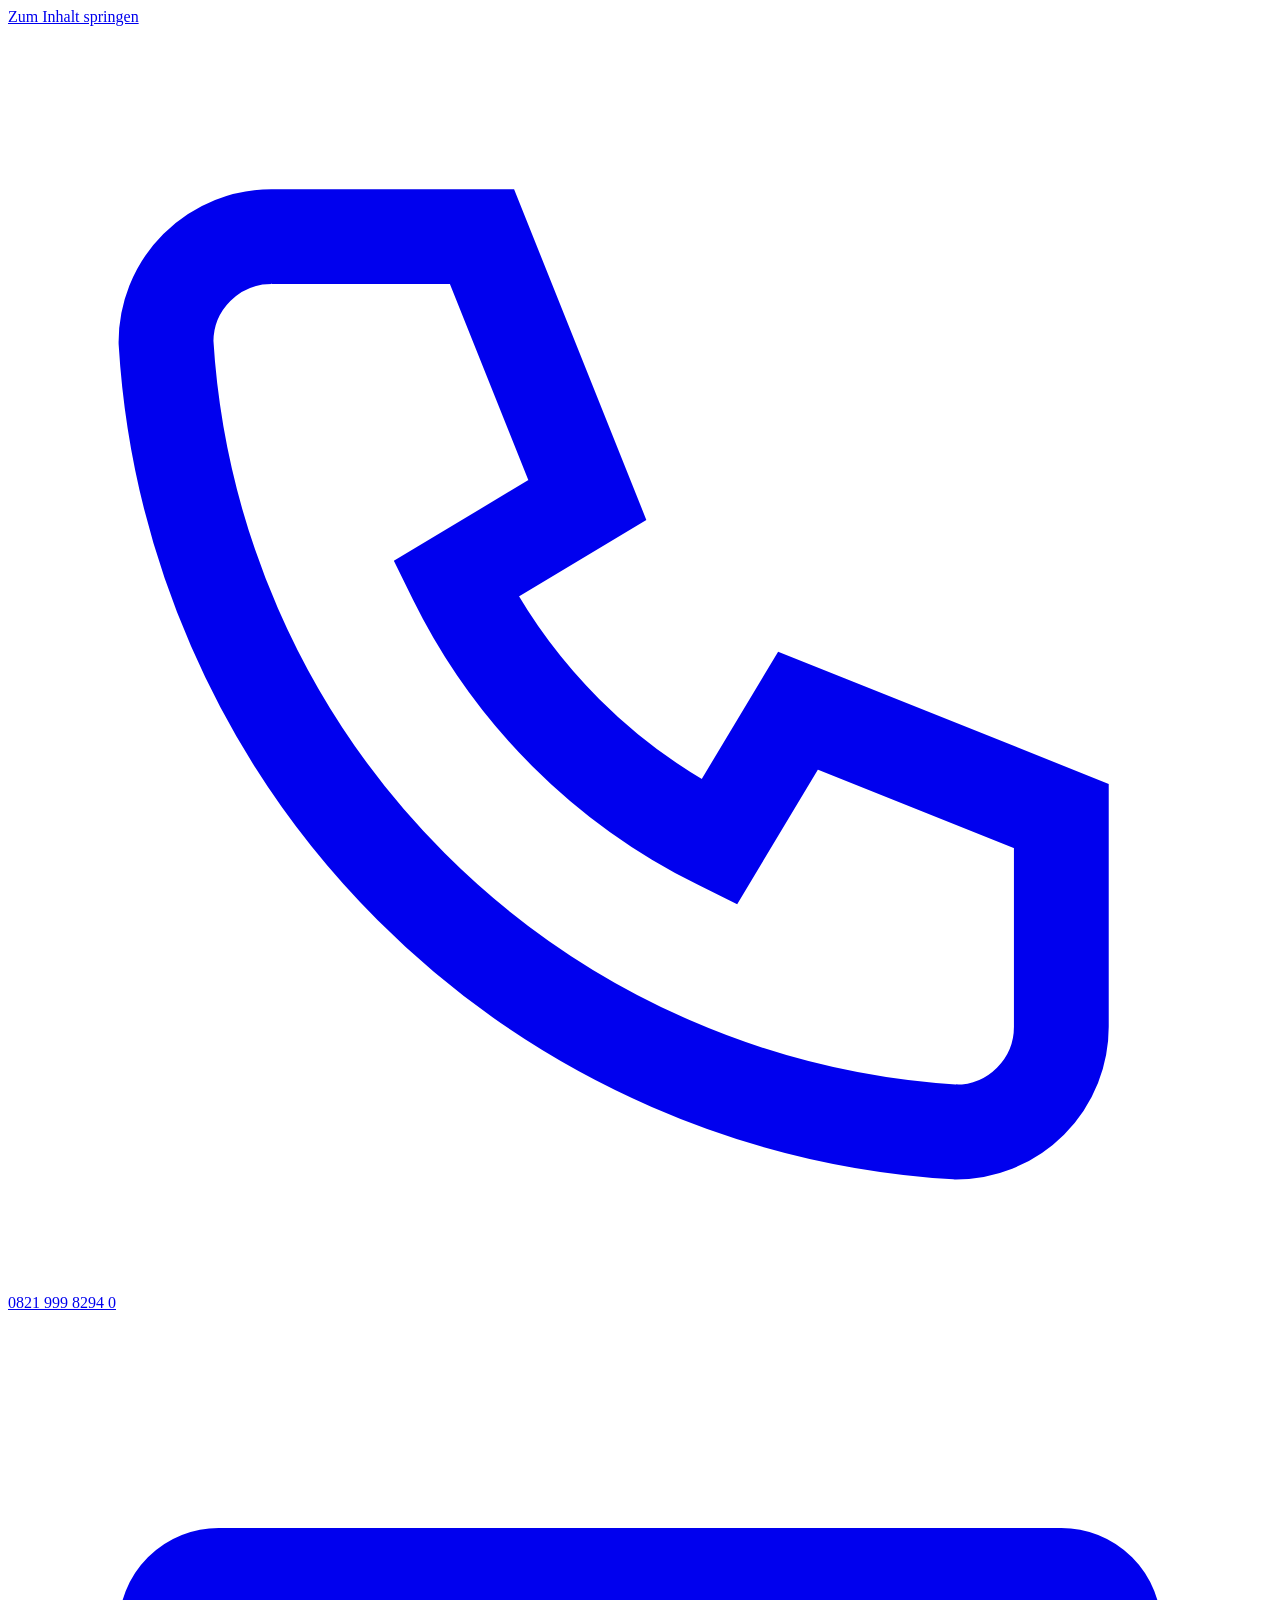
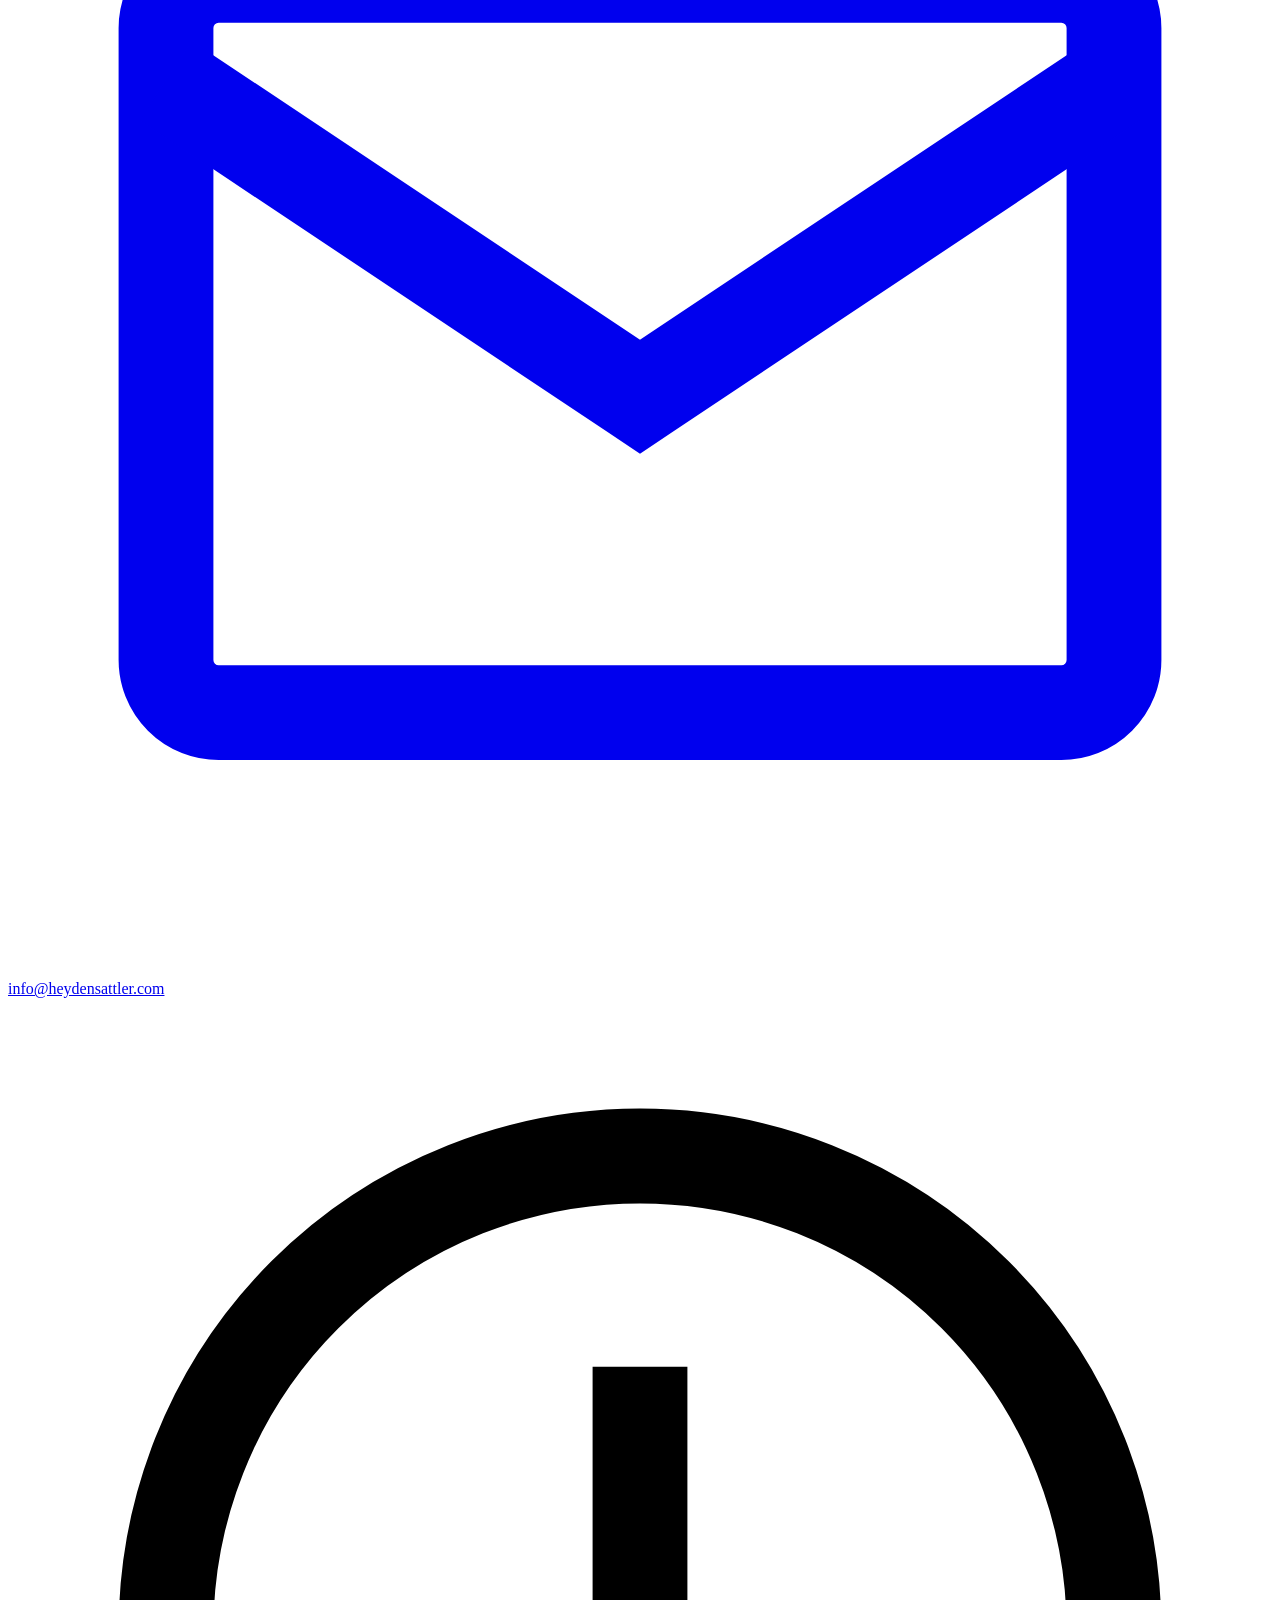
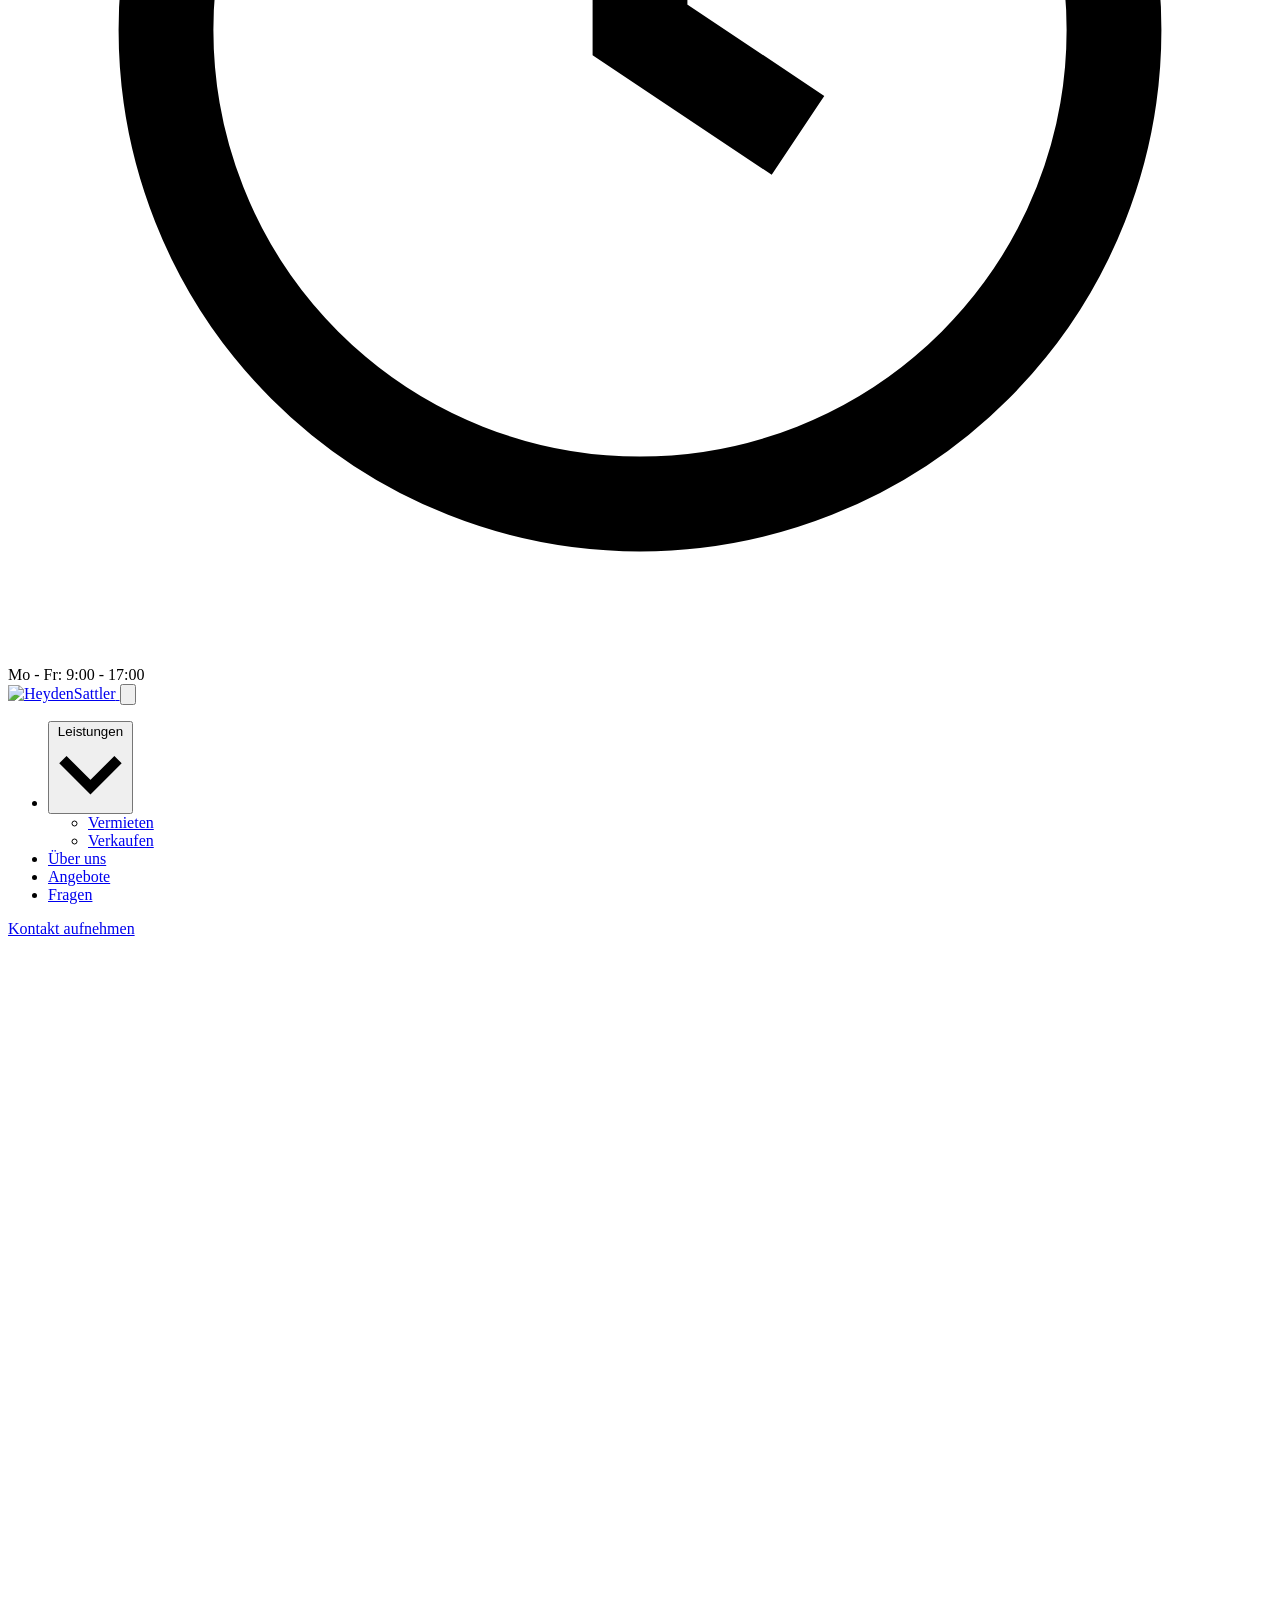
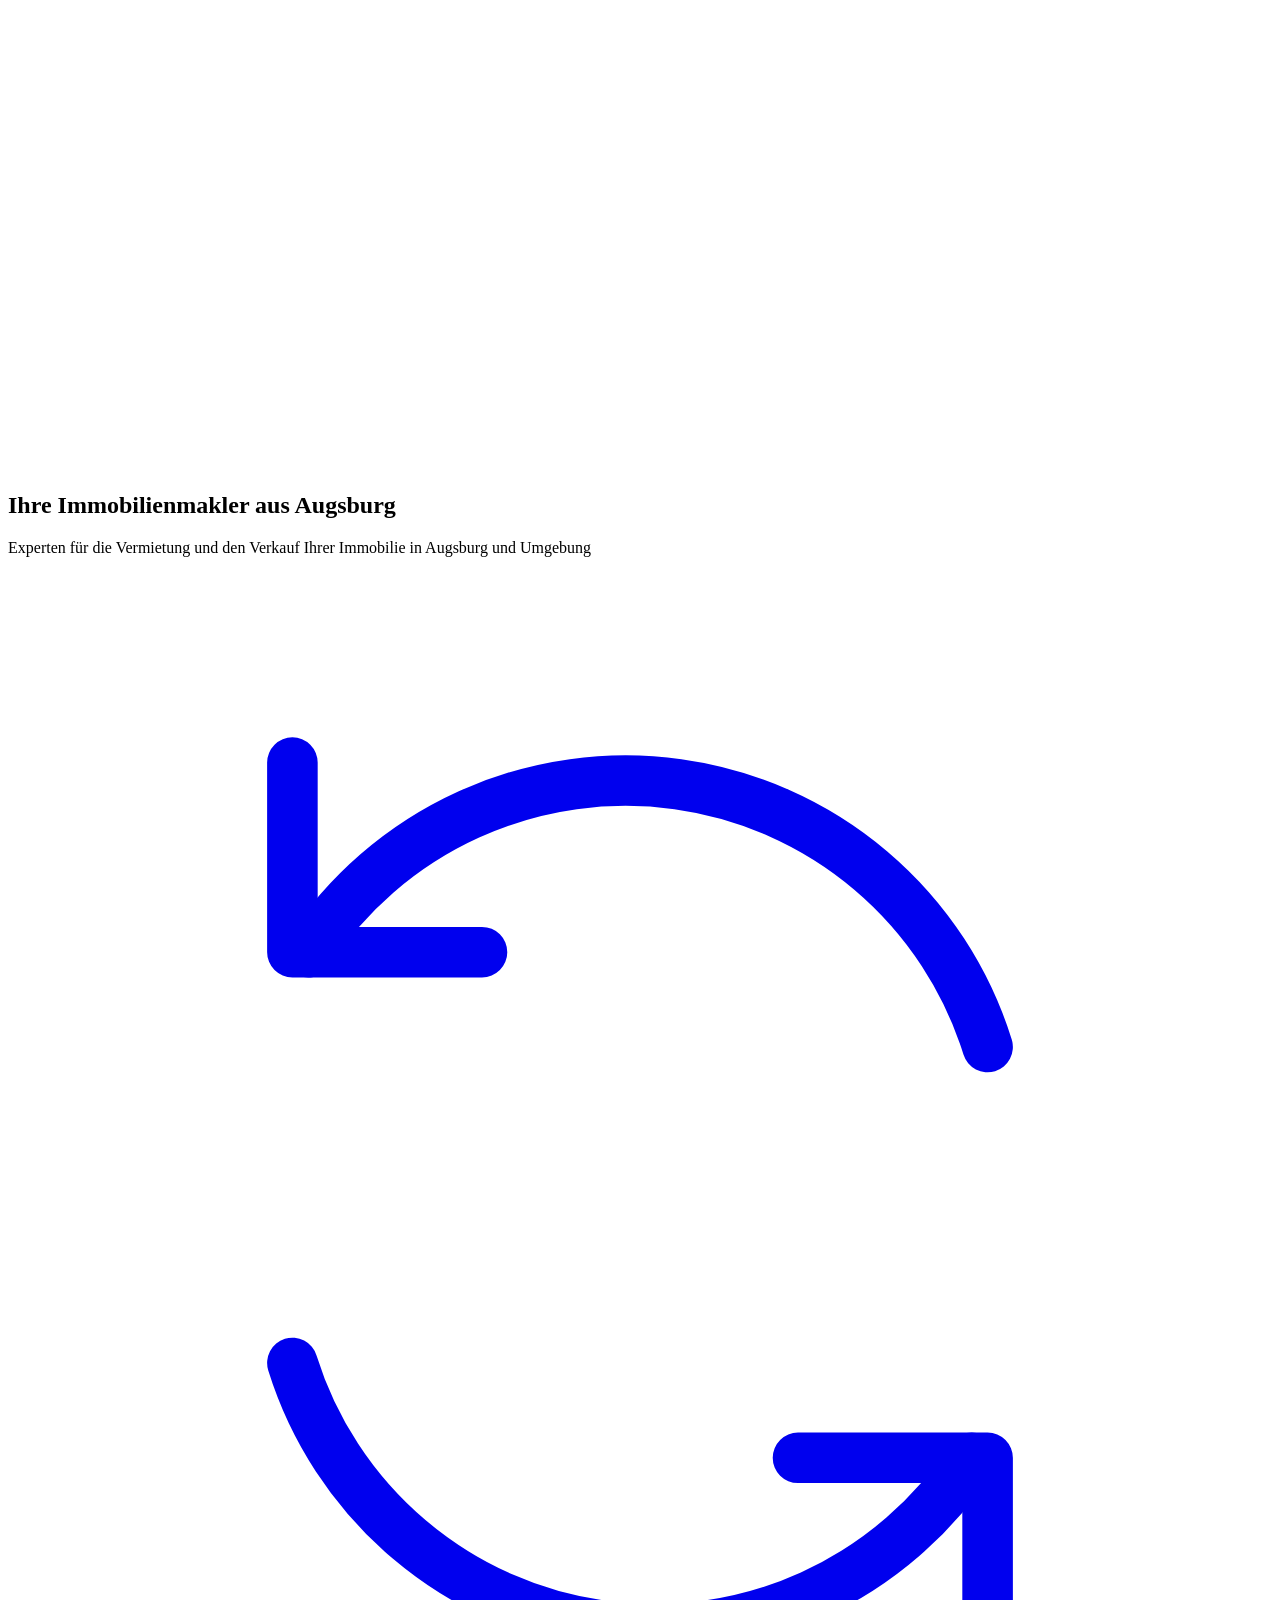
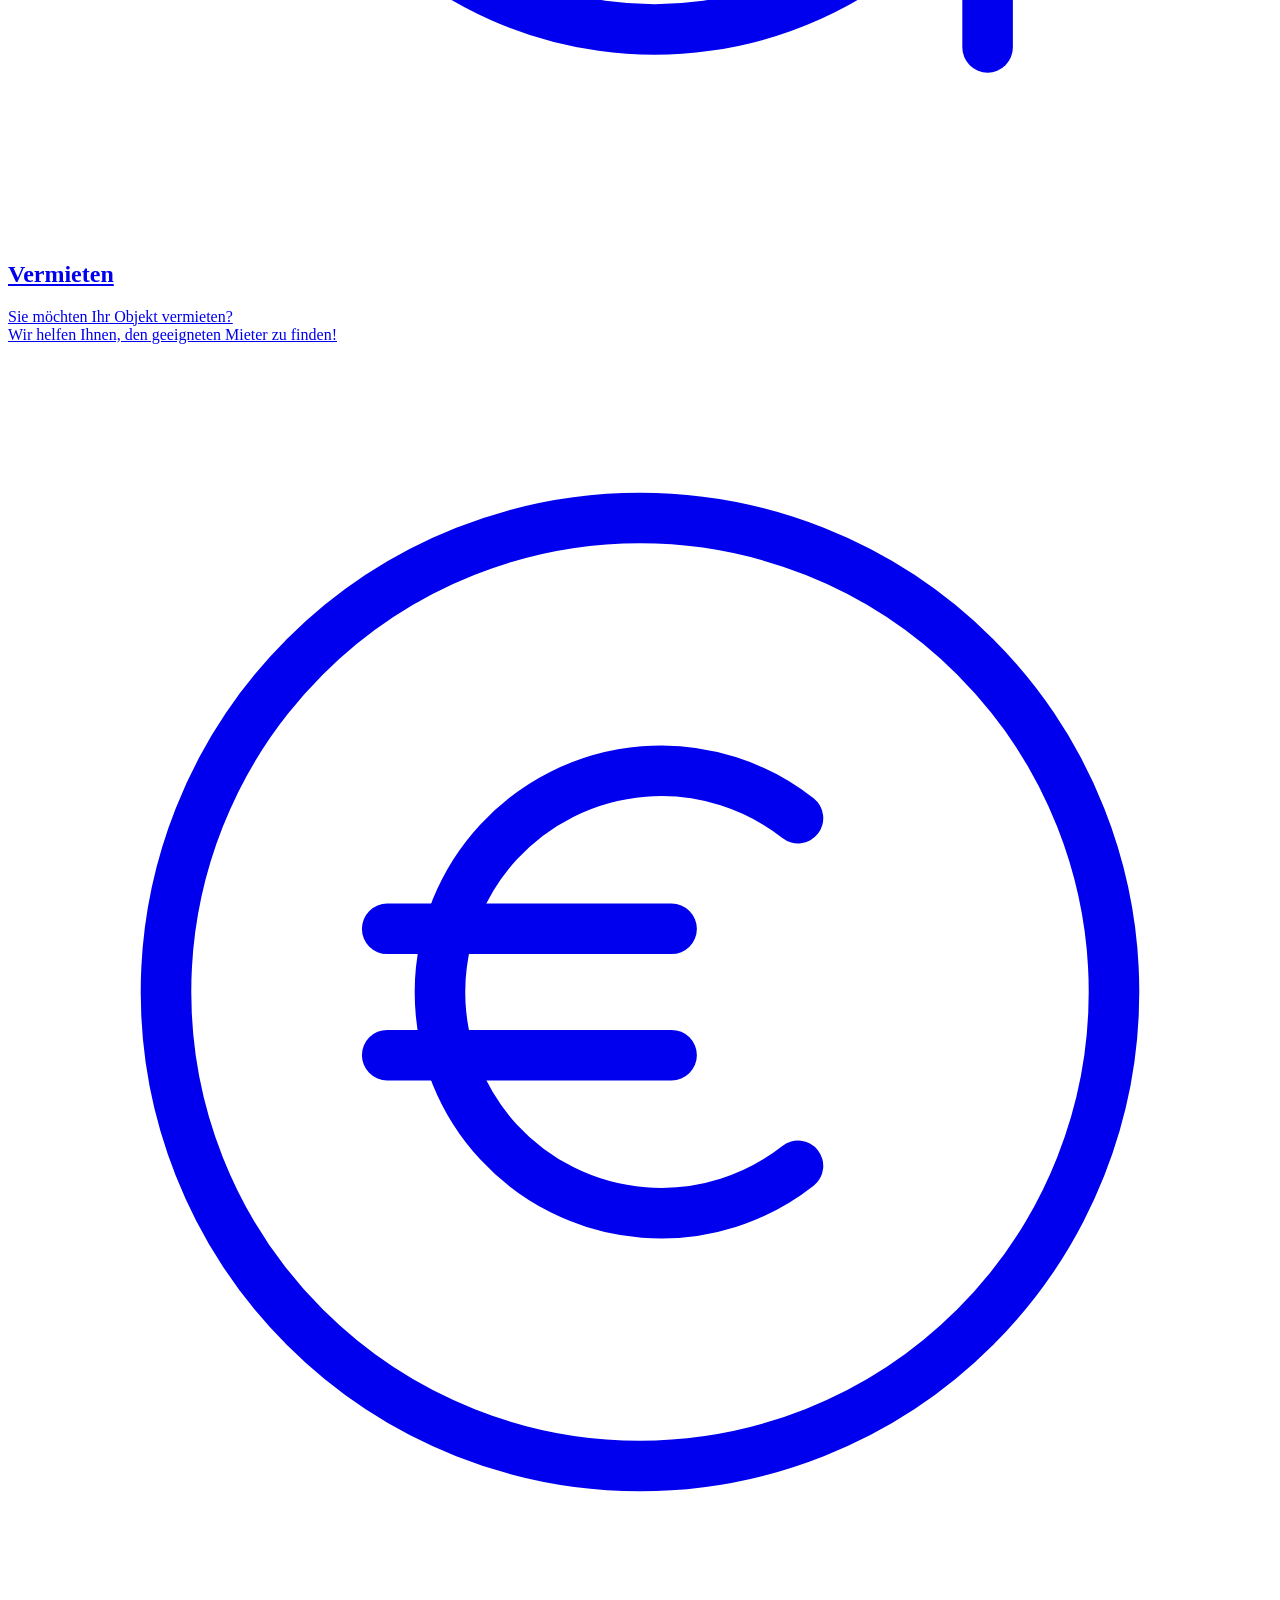
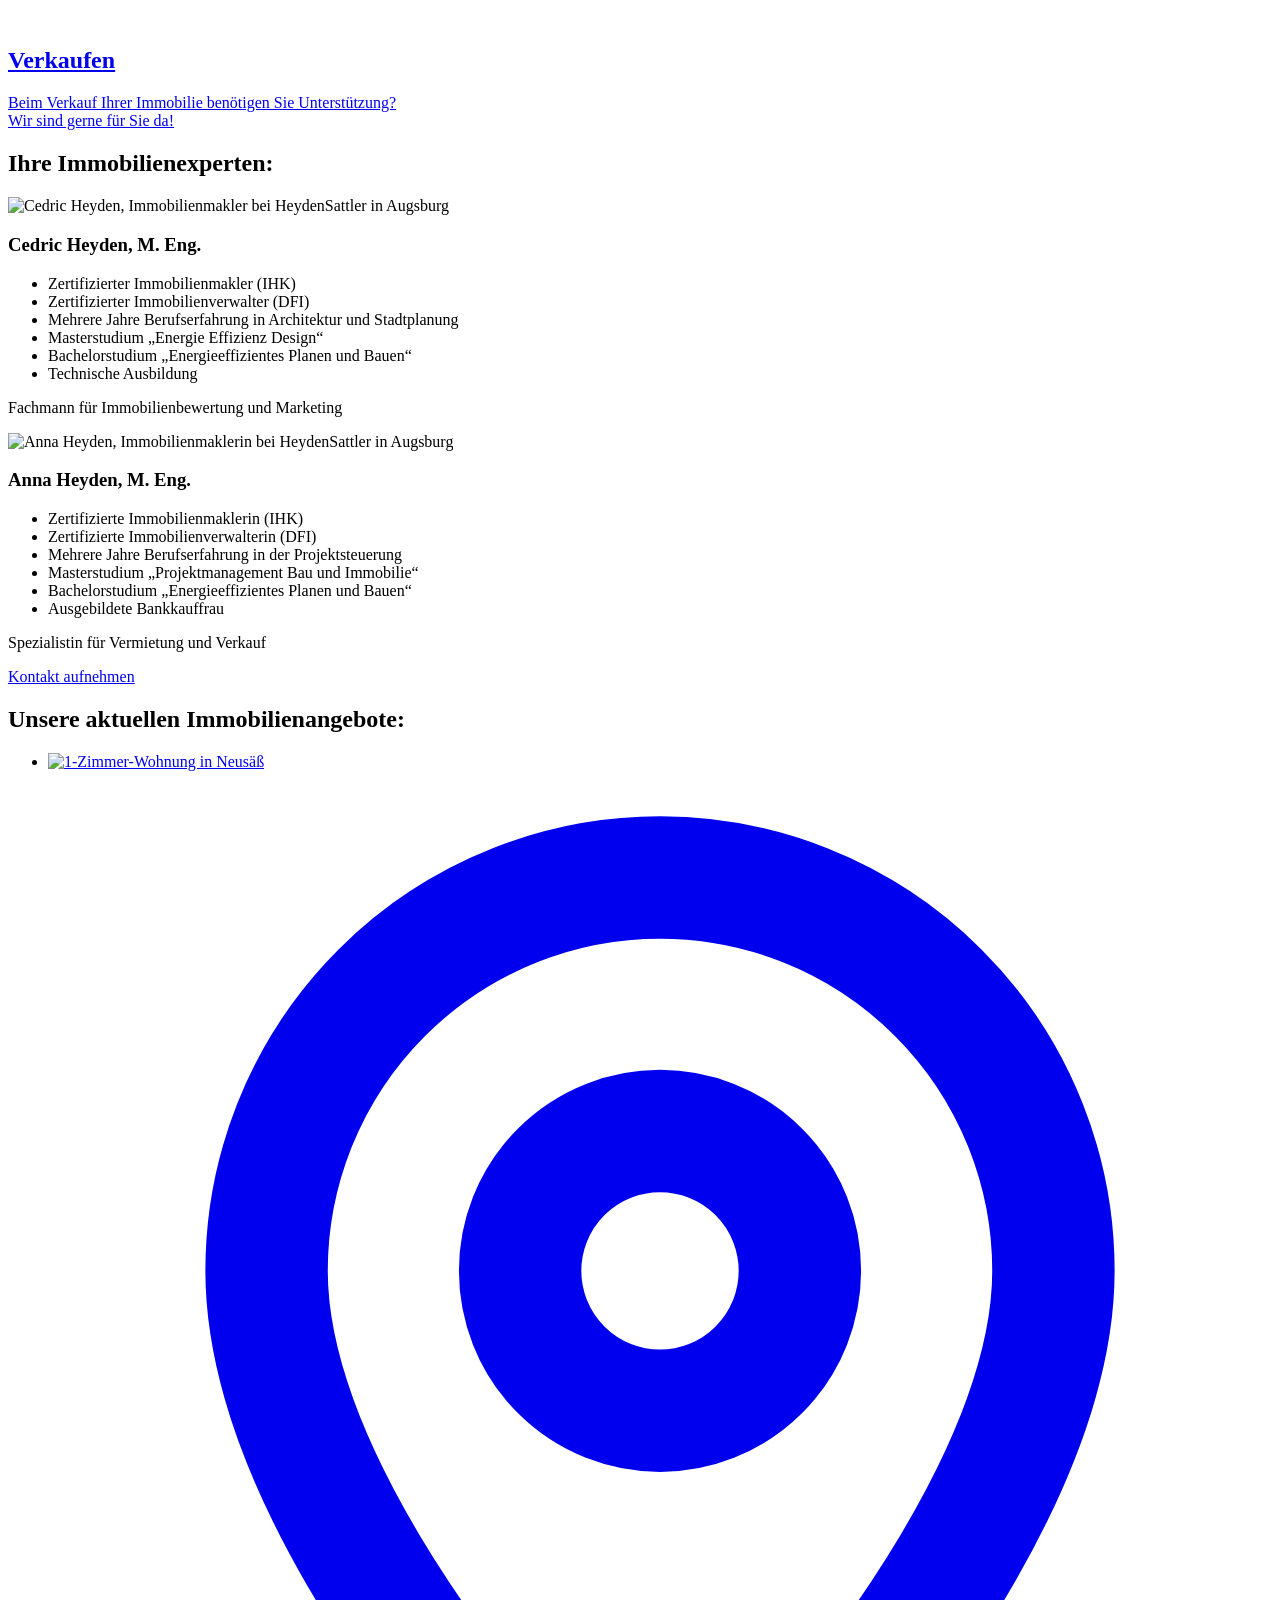
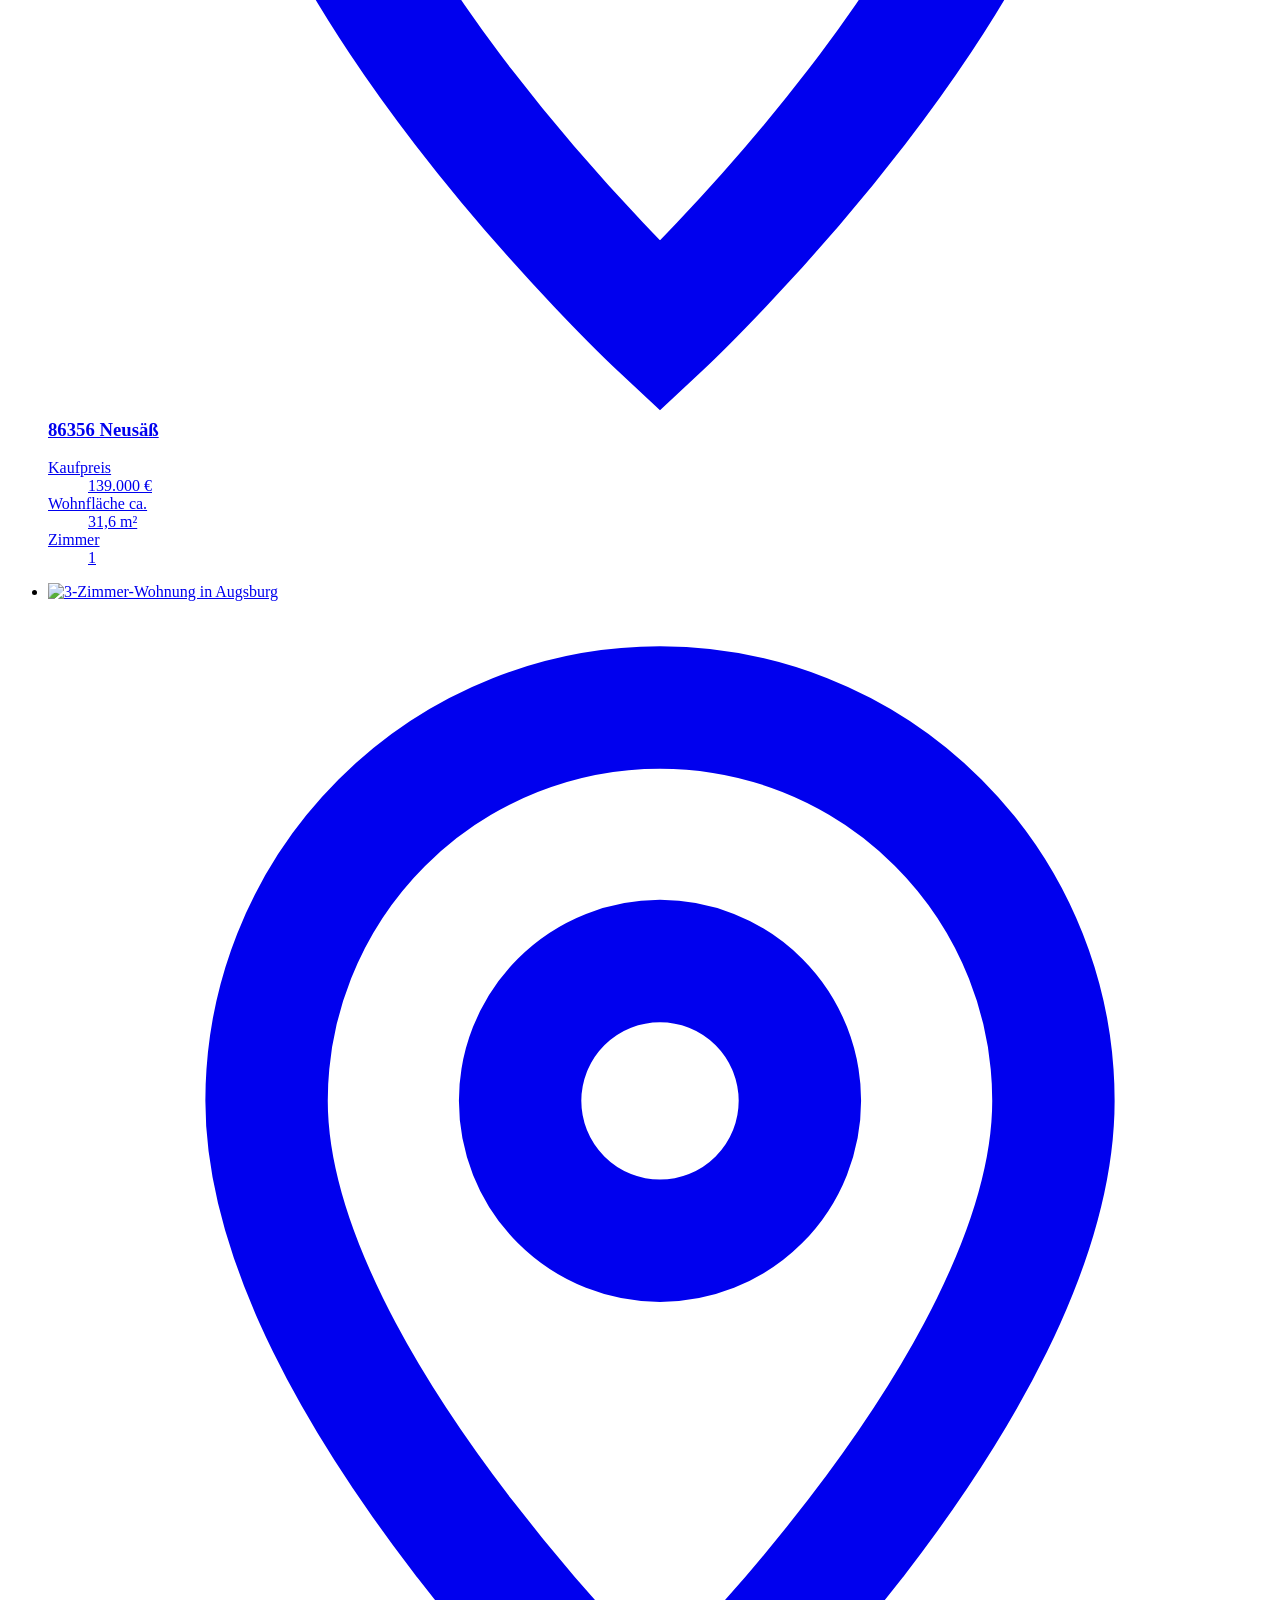
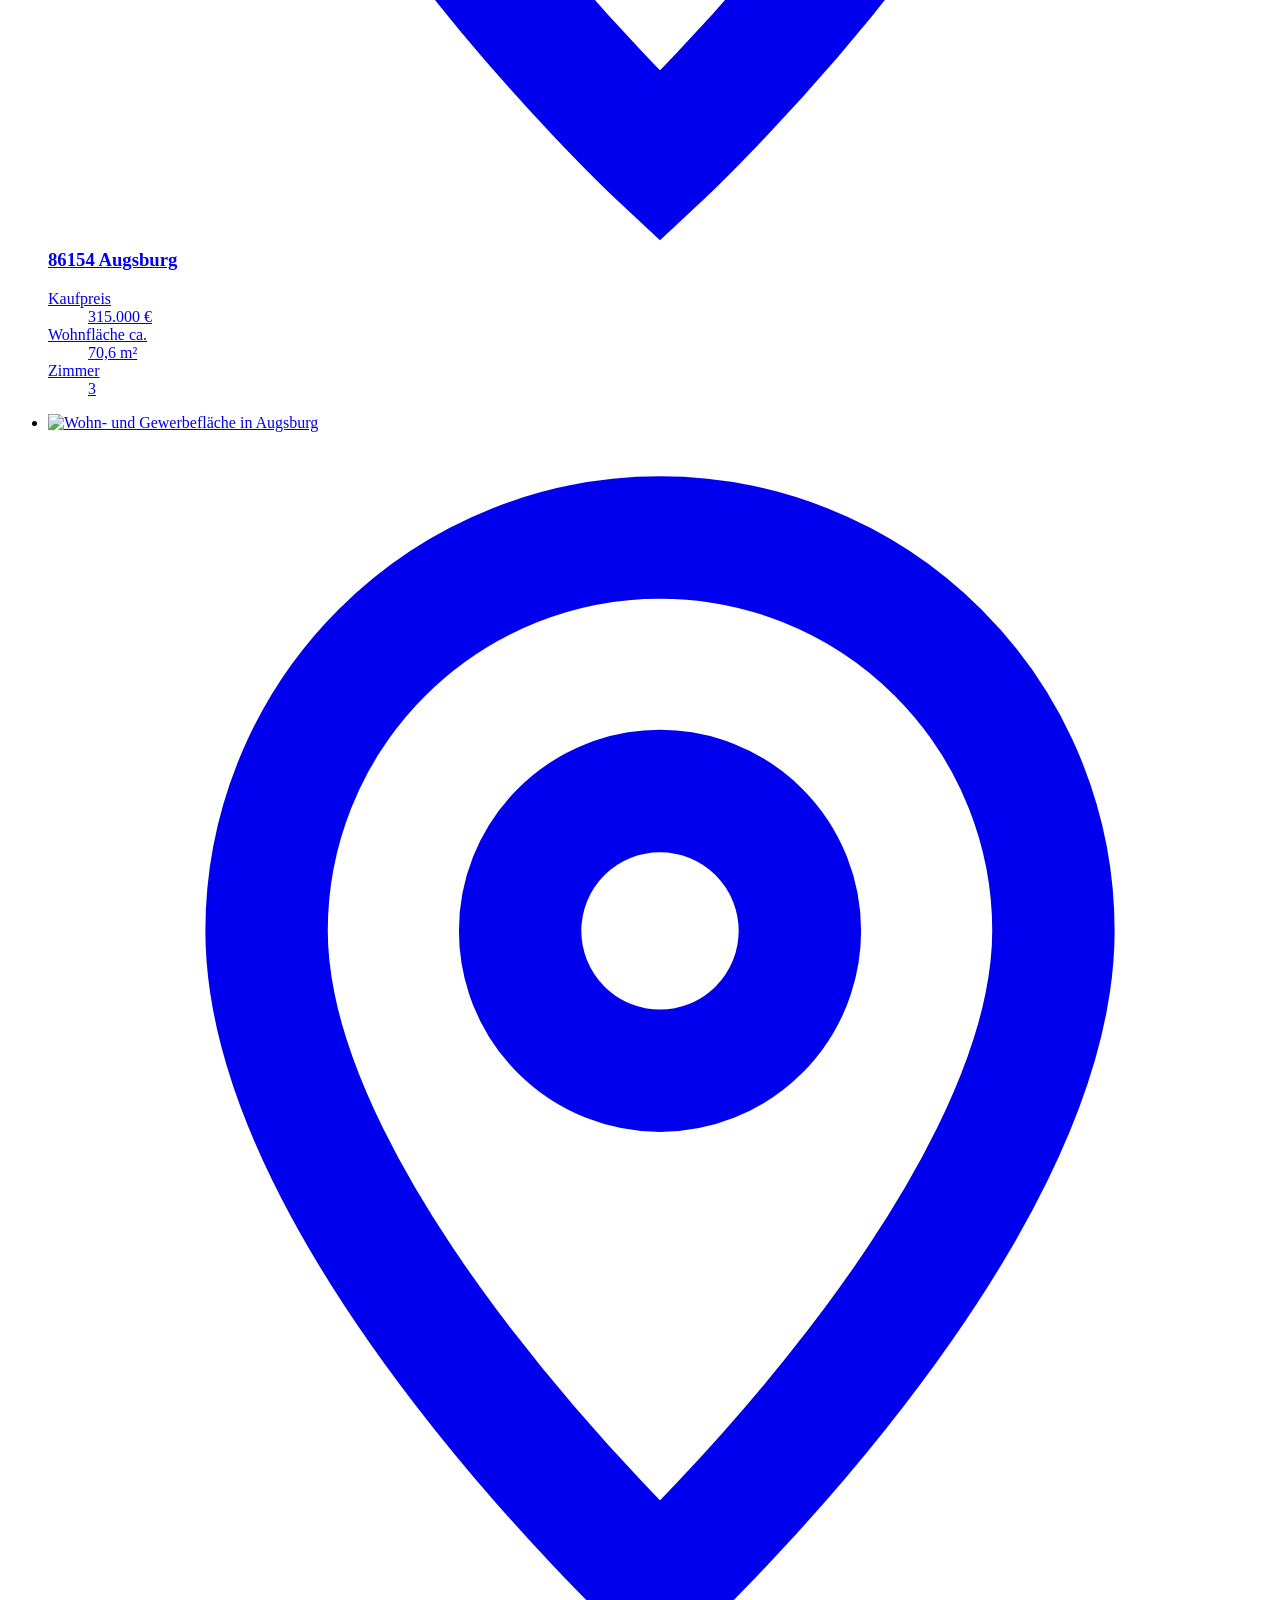
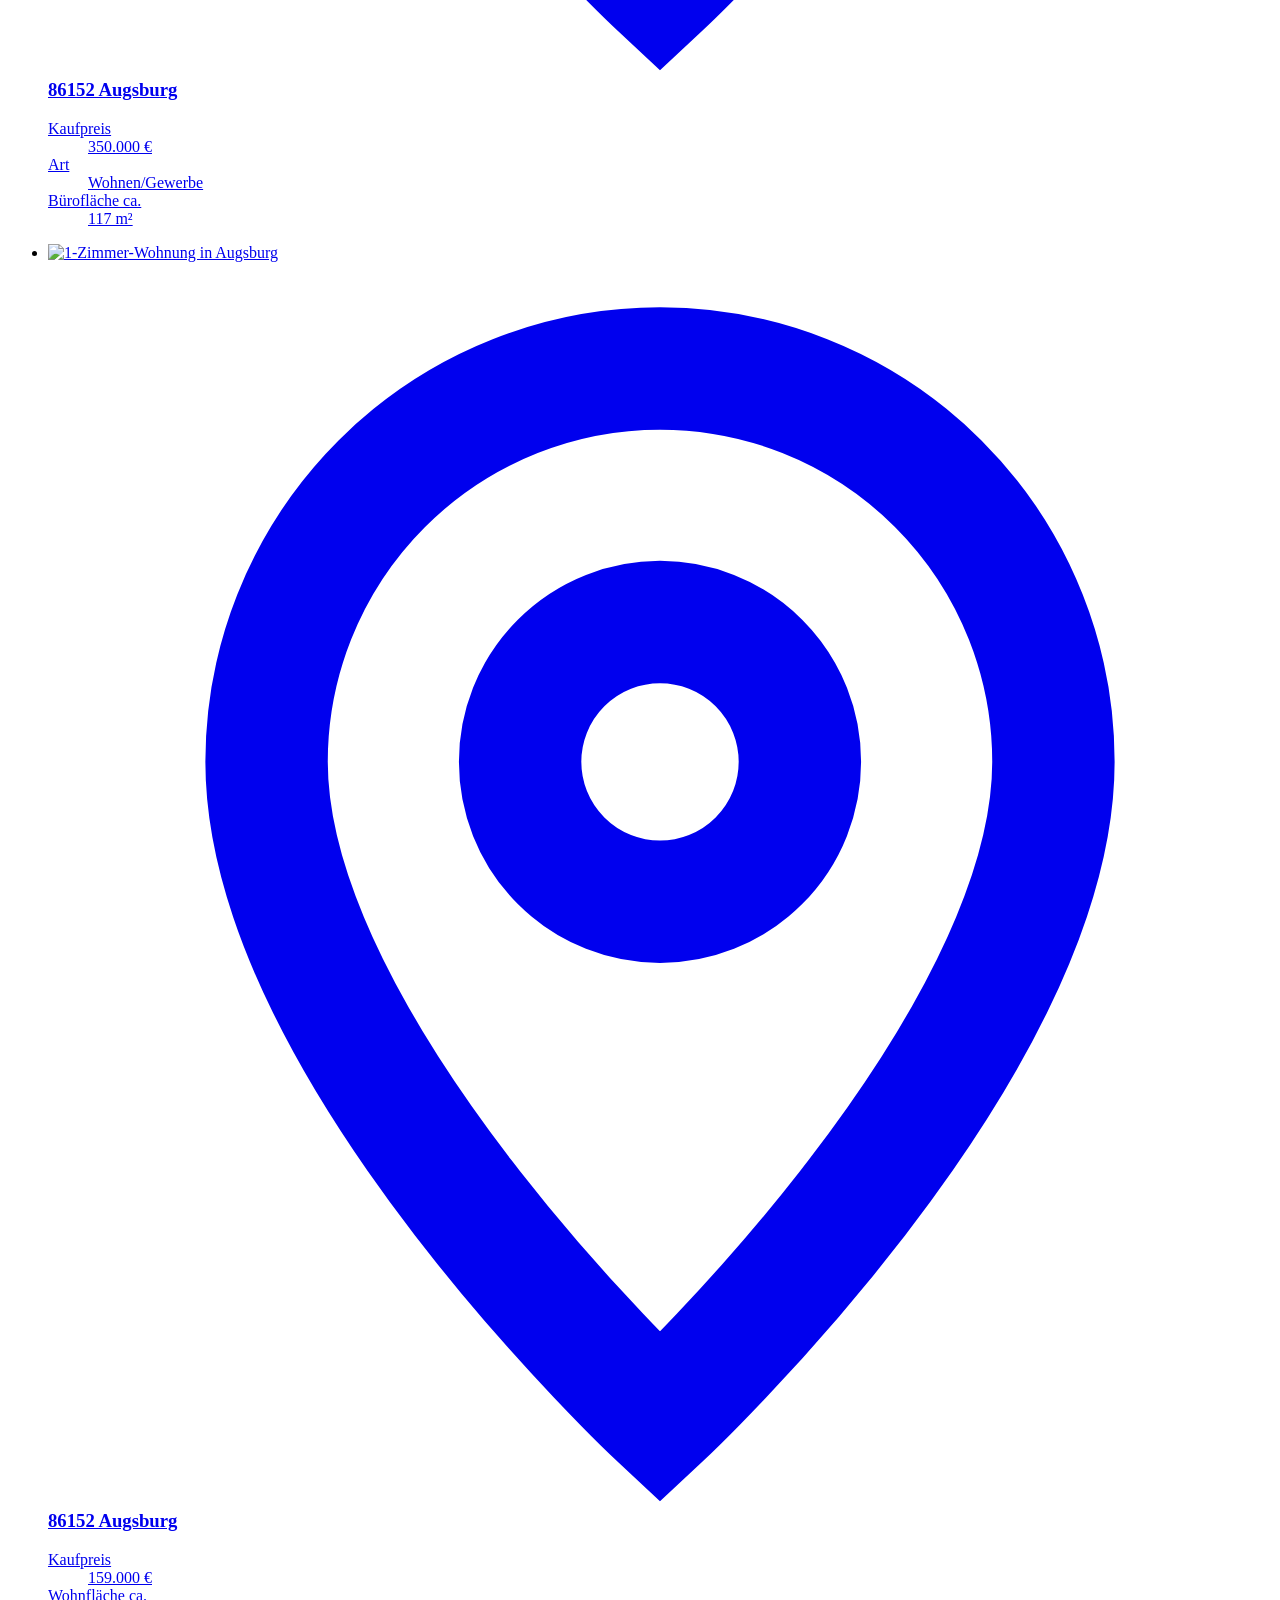
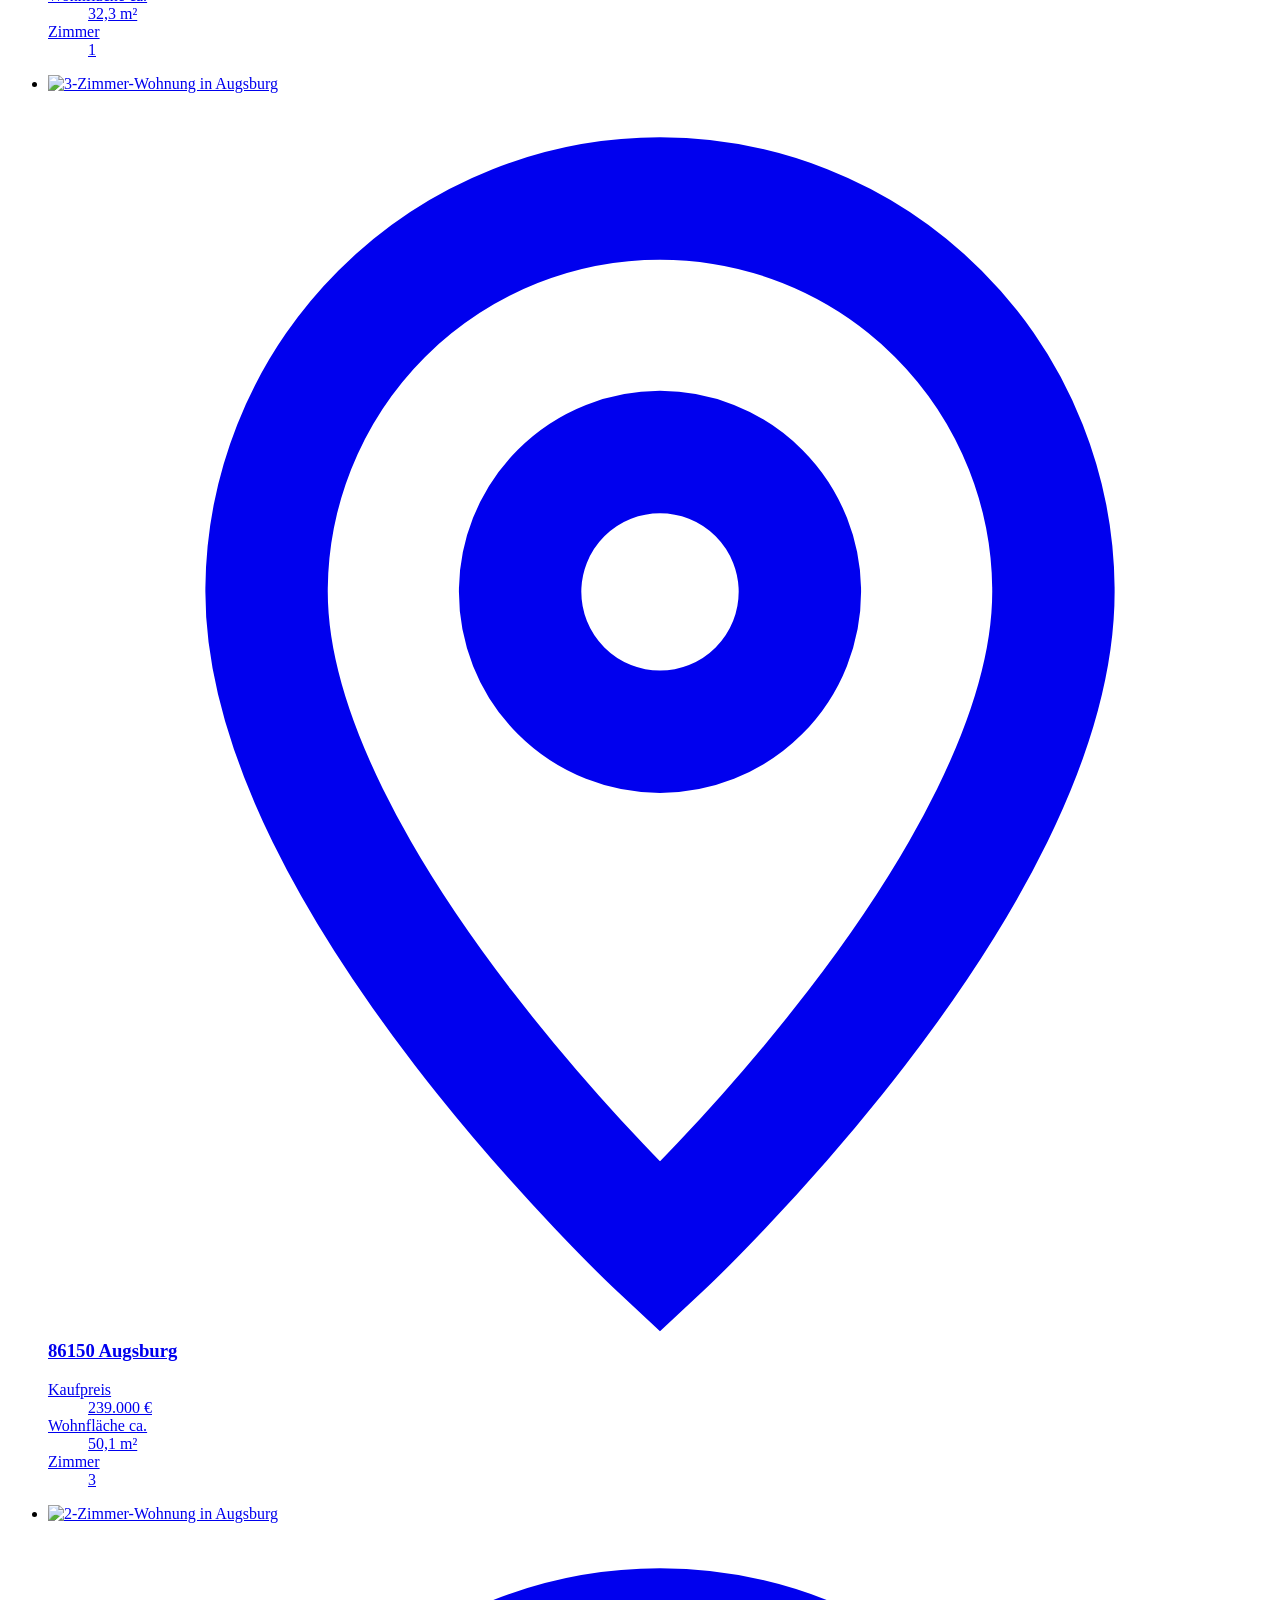
==== commit 27ee0904: "Unterseiten Vermieten und Verkaufen im CI neu aufbauen Gleiche Adressen wie bisher (/leistungen/verm" ====
--- a/site/index.html
+++ b/site/index.html
@@ -163,278 +163,7 @@
 <link rel="preload" href="/wp-content/uploads/2022/05/soehne-buch.woff2" as="font" type="font/woff2" crossorigin>
 <link rel="preload" href="/wp-content/uploads/2022/05/soehne-breit-kraftig.woff2" as="font" type="font/woff2" crossorigin>
 <link rel="preload" as="image" type="image/webp" fetchpriority="high" imagesrcset="/wp-content/uploads/2022/05/cover3-800.webp 800w, /wp-content/uploads/2022/05/cover3-1400.webp 1400w, /wp-content/uploads/2022/05/cover3-2048.webp 2048w" imagesizes="100vw">
-<style>
-  @font-face {
-    font-family: "PrimaryCustomFont";
-    src: url("/wp-content/uploads/2022/05/soehne-buch.woff2") format("woff2");
-    font-display: swap;
-  }
-  @font-face {
-    font-family: "SecondaryCustomFont";
-    src: url("/wp-content/uploads/2022/05/soehne-breit-kraftig.woff2") format("woff2");
-    font-weight: 600;
-    font-display: swap;
-  }
-
-  /* CI-Farben der bestehenden Seite */
-  :root {
-    --gruen: #163C37;
-    --mint: #69E1A4;
-    --tuerkis: #66C0AA;
-    --text: #696969;
-    --weiss: #FFFFFF;
-    --flaeche: #F7F7F7;
-    --linie: #E6E6E6;
-    --schatten: 0 10px 35px rgba(38, 42, 76, .1);
-    --radius: 1px;
-
-    --wrap: 1170px;
-    --gutter: clamp(16px, 4vw, 30px);
-    --kopf: 76px;
-  }
-
-  * { box-sizing: border-box; }
-  html { scroll-behavior: smooth; scroll-padding-top: var(--kopf); -webkit-text-size-adjust: 100%; }
-  @media (prefers-reduced-motion: reduce) { html { scroll-behavior: auto; } * { transition: none !important; } }
-  body {
-    margin: 0;
-    font-family: "PrimaryCustomFont", "Helvetica Neue", Helvetica, Arial, sans-serif;
-    font-size: 15px;
-    line-height: 24px;
-    color: var(--text);
-    background: var(--weiss);
-    -webkit-font-smoothing: antialiased;
-  }
-  img { display: block; max-width: 100%; height: auto; }
-  a { color: inherit; }
-  :focus-visible { outline: 2px solid var(--gruen); outline-offset: 3px; }
-  .skip { position: absolute; left: -9999px; top: 8px; z-index: 100; background: var(--gruen); color: var(--weiss); padding: 8px 14px; }
-  .skip:focus { left: 8px; }
-
-  h1, h2, h3, h4 {
-    font-family: "SecondaryCustomFont", "Helvetica Neue", Helvetica, Arial, sans-serif;
-    font-weight: 600;
-    color: var(--gruen);
-    margin: 0;
-    hyphens: auto;
-    overflow-wrap: break-word;
-  }
-  h1 { hyphens: manual; font-size: clamp(2rem, 1.2rem + 3.6vw, 3.45rem); line-height: 1.3; letter-spacing: -.01em; }
-  h2 { font-size: clamp(1.75rem, 1.2rem + 2.2vw, 2.65rem); line-height: 1.25; letter-spacing: -.01em; }
-  h3 { font-size: clamp(1.5rem, 1.2rem + 1.2vw, 2.1rem); line-height: 1.3; }
-  p { margin: 0; }
-
-  .wrap { max-width: var(--wrap); margin: 0 auto; padding: 0 var(--gutter); }
-
-  .btn {
-    display: inline-block;
-    padding: 10px 34px;
-    background: var(--mint);
-    color: var(--weiss);
-    border-radius: var(--radius);
-    font-size: 16px;
-    line-height: 24px;
-    text-decoration: none;
-    white-space: nowrap;
-    transition: background-color .2s;
-  }
-  .btn:hover { background: var(--tuerkis); }
-
-  /* Kopfzeile */
-  .topbar { font-size: 13px; line-height: 20px; color: var(--gruen); border-bottom: 1px solid rgba(22, 60, 55, .1); }
-  .topbar .wrap { display: flex; }
-  .topbar a, .topbar span {
-    display: inline-flex; align-items: center; gap: 8px;
-    padding: 6px 16px; text-decoration: none;
-    border-right: 1px solid rgba(22, 60, 55, .1);
-  }
-  .topbar a:first-child { padding-left: 0; }
-  .topbar a:hover { color: var(--tuerkis); }
-  .topbar svg { width: 14px; height: 14px; flex: none; }
-
-  header.kopf {
-    position: sticky; top: 0; z-index: 30;
-    background: var(--weiss);
-    transition: box-shadow .2s;
-  }
-  header.kopf.gescrollt { box-shadow: 0 2px 20px rgba(38, 42, 76, .08); }
-  .kopf .leiste { display: flex; align-items: center; justify-content: space-between; height: var(--kopf); gap: 20px; }
-  .logo img { width: 234px; height: auto; }
-  nav.haupt { display: flex; align-items: center; gap: 28px; }
-  nav.haupt > ul { list-style: none; display: flex; gap: 28px; margin: 0; padding: 0; }
-  nav.haupt a { text-decoration: none; color: var(--gruen); }
-  nav.haupt > ul > li > a:hover, .untermenue a:hover { color: var(--tuerkis); }
-  .hat-unter { position: relative; }
-  .hat-unter > button {
-    font: inherit; color: var(--gruen); background: none; border: 0; padding: 0; cursor: pointer;
-    display: inline-flex; align-items: center; gap: 6px;
-  }
-  .hat-unter > button svg { width: 10px; height: 10px; transition: transform .2s; }
-  .hat-unter > button[aria-expanded="true"] svg { transform: rotate(180deg); }
-  .untermenue {
-    list-style: none; margin: 0; padding: 10px 0;
-    position: absolute; top: calc(100% + 14px); left: -20px; min-width: 200px;
-    background: var(--weiss); box-shadow: var(--schatten); border-radius: var(--radius);
-    display: none;
-  }
-  .hat-unter.offen .untermenue { display: block; }
-  .untermenue a { display: block; padding: 8px 20px; }
-  .menu-knopf { display: none; background: none; border: 0; padding: 10px; margin-right: -10px; cursor: pointer; color: var(--gruen); }
-  .menu-knopf svg { width: 26px; height: 26px; display: block; }
-
-  /* Hero */
-  .hero { position: relative; isolation: isolate; }
-  .hero-bild { position: absolute; inset: 0; z-index: -1; overflow: hidden; }
-  .hero-bild picture { display: contents; }
-  .hero-bild img { width: 100%; height: 100%; object-fit: cover; object-position: left center; }
-  .hero .wrap { padding-top: clamp(64px, 12vw, 170px); padding-bottom: clamp(140px, 14vw, 200px); }
-  .hero h1 { max-width: 14ch; }
-  .hero .unterzeile {
-    font-family: "SecondaryCustomFont", "Helvetica Neue", Helvetica, Arial, sans-serif;
-    font-size: clamp(15px, 1.1vw + 10px, 18px); line-height: 1.5;
-    color: var(--gruen); margin-top: 24px; max-width: 34em;
-  }
-
-  /* Leistungskarten, überlappen den Hero wie bisher */
-  .karten { display: grid; grid-template-columns: repeat(2, minmax(0, 360px)); gap: 30px; margin-top: -110px; position: relative; }
-  .karte {
-    display: block; text-decoration: none; text-align: center;
-    background: var(--weiss); box-shadow: var(--schatten); border-radius: var(--radius);
-    padding: 40px; color: var(--text);
-    transition: transform .2s, box-shadow .2s;
-  }
-  .karte:hover { transform: translateY(-4px); box-shadow: 0 16px 40px rgba(38, 42, 76, .14); }
-  .karte svg { width: 40px; height: 40px; margin: 0 auto 18px; color: var(--gruen); }
-  .karte h2 { font-size: 20px; line-height: 1.3; color: var(--tuerkis); margin-bottom: 12px; }
-
-  /* Abschnitte */
-  section.abschnitt { padding: clamp(64px, 9vw, 110px) 0 0; }
-  .abschnitt > .wrap > h2 { margin-bottom: clamp(32px, 4vw, 50px); }
-
-  /* Team */
-  .person { display: grid; grid-template-columns: 200px 1fr; gap: 0 clamp(24px, 4vw, 40px); align-items: start; }
-  .person + .person { margin-top: 40px; }
-  .person img { width: 200px; aspect-ratio: 251 / 300; object-fit: cover; }
-  .person ul { list-style: none; margin: 18px 0 0; padding: 0; }
-  .person li { position: relative; padding-left: 26px; margin: 0 0 4px; }
-  .person li::before {
-    content: ""; position: absolute; left: 0; top: 4px;
-    width: 16px; height: 16px; border-radius: 50%;
-    background: var(--gruen) url("data:image/svg+xml,%3Csvg xmlns='http://www.w3.org/2000/svg' viewBox='0 0 16 16'%3E%3Cpath d='M4.5 8.3l2.2 2.2 4.8-5' fill='none' stroke='white' stroke-width='1.8' stroke-linecap='round' stroke-linejoin='round'/%3E%3C/svg%3E") center / 16px no-repeat;
-  }
-  .person .rolle { color: var(--tuerkis); font-style: italic; margin-top: 16px; }
-  .team-aktion { margin-top: 40px; text-align: right; }
-
-  /* Angebote */
-  .angebote { list-style: none; margin: 0; padding: 0; display: grid; grid-template-columns: repeat(3, 1fr); gap: 30px; }
-  .objekt { display: block; height: 100%; text-decoration: none; background: var(--weiss); box-shadow: var(--schatten); border-radius: var(--radius); }
-  .objekt .bild { aspect-ratio: 3 / 2; overflow: hidden; background: var(--flaeche); }
-  .objekt img { width: 100%; height: 100%; object-fit: cover; transition: transform .4s; }
-  .objekt:hover img { transform: scale(1.03); }
-  .objekt .info { padding: 16px 20px 20px; }
-  .objekt h3 { font-size: 16px; line-height: 1.4; display: flex; gap: 6px; align-items: center; }
-  .objekt h3 svg { width: 14px; height: 14px; flex: none; color: var(--tuerkis); }
-  .objekt dl { margin: 10px 0 0; display: grid; grid-template-columns: auto 1fr; gap: 2px 12px; font-size: 14px; }
-  .objekt dt { color: var(--text); }
-  .objekt dd { margin: 0; color: var(--gruen); }
-  .stand { margin-top: 20px; font-size: 13px; }
-
-  /* Fragen */
-  .faq { border-top: 1px solid var(--linie); max-width: 900px; }
-  .faq details { border-bottom: 1px solid var(--linie); }
-  .faq summary { list-style: none; cursor: pointer; display: flex; justify-content: space-between; align-items: center; gap: 24px; padding: 20px 0; }
-  .faq summary::-webkit-details-marker { display: none; }
-  .faq summary h3 { font-size: 17px; line-height: 1.4; }
-  .faq summary::after {
-    content: ""; flex: none; width: 12px; height: 12px;
-    background:
-      linear-gradient(var(--mint), var(--mint)) center / 12px 2px no-repeat,
-      linear-gradient(var(--mint), var(--mint)) center / 2px 12px no-repeat;
-    transition: transform .2s;
-  }
-  .faq details[open] summary::after { transform: rotate(45deg); }
-  .faq details p { padding: 0 0 22px; max-width: 70ch; }
-  .faq a { color: var(--gruen); }
-
-  /* Kontakt */
-  .kontakt-box {
-    display: grid; grid-template-columns: 1.2fr 1fr 1fr; gap: 30px;
-    background: var(--weiss); box-shadow: var(--schatten); border-radius: var(--radius);
-    padding: clamp(28px, 4vw, 50px);
-  }
-  .kontakt-box h2 { font-size: clamp(1.5rem, 1.1rem + 1.4vw, 2.1rem); }
-  .kontakt-box p.text { margin-top: 12px; }
-  .kontakt-box h3 { font-size: 15px; color: var(--tuerkis); margin-bottom: 6px; }
-  .kontakt-box a { color: var(--gruen); text-decoration: none; }
-  .kontakt-box a:hover { color: var(--tuerkis); }
-  .kontakt-box address { font-style: normal; }
-  .kontakt-box .btn { margin-top: 20px; color: var(--weiss); }
-
-  /* Fuß */
-  footer { margin-top: clamp(64px, 9vw, 110px); background: var(--flaeche); font-size: 14px; }
-  footer .wrap { padding-top: 28px; padding-bottom: 28px; display: flex; flex-wrap: wrap; justify-content: center; gap: 4px 0; text-align: center; }
-  footer span + span::before { content: "|"; padding: 0 10px; color: #BBBBBB; }
-  footer a { text-decoration: none; }
-  footer a:hover { color: var(--gruen); }
-
-  .nach-oben {
-    position: fixed; right: 20px; bottom: 20px; z-index: 20;
-    width: 40px; height: 40px; display: grid; place-items: center;
-    background: var(--weiss); color: var(--gruen); box-shadow: var(--schatten); border-radius: var(--radius);
-    opacity: 0; pointer-events: none; transition: opacity .2s;
-  }
-  .nach-oben.sichtbar { opacity: 1; pointer-events: auto; }
-  .nach-oben svg { width: 14px; height: 14px; }
-
-  /* Tablet */
-  @media (max-width: 991px) {
-    .topbar span { display: none; }
-    nav.haupt { display: none; }
-    .menu-knopf { display: block; }
-    header.kopf.offen nav.haupt {
-      display: flex; flex-direction: column; align-items: stretch; gap: 16px;
-      position: absolute; top: 100%; left: 0; right: 0;
-      background: var(--weiss); box-shadow: 0 12px 20px rgba(38, 42, 76, .08);
-      padding: 8px var(--gutter) 24px;
-      max-height: calc(100dvh - var(--kopf)); overflow-y: auto;
-    }
-    header.kopf.offen nav.haupt > ul { flex-direction: column; gap: 0; }
-    header.kopf.offen nav.haupt > ul > li { border-bottom: 1px solid var(--linie); }
-    header.kopf.offen nav.haupt > ul > li > a,
-    header.kopf.offen .hat-unter > button { display: flex; width: 100%; justify-content: space-between; padding: 14px 0; font-size: 17px; }
-    header.kopf.offen .untermenue { position: static; box-shadow: none; padding: 0 0 10px; min-width: 0; }
-    header.kopf.offen .untermenue a { padding: 8px 16px; }
-    .btn { text-align: center; }
-    .angebote { grid-template-columns: repeat(2, 1fr); }
-    .kontakt-box { grid-template-columns: 1fr 1fr; }
-    .kontakt-box > :first-child { grid-column: 1 / -1; }
-  }
-
-  /* Mobil */
-  @media (max-width: 640px) {
-    :root { --kopf: 64px; }
-    .topbar a { padding: 6px 12px; }
-    .topbar .mail-text { display: none; }
-    .logo img { width: 180px; }
-    .hero-bild::after {
-      /* Auf schmalen Bildschirmen liegt der Text über dem Gebäude: leichter Schleier für Lesbarkeit */
-      content: ""; position: absolute; inset: 0;
-      background: linear-gradient(180deg, rgba(255,255,255,.55), rgba(255,255,255,.2) 70%, rgba(255,255,255,0));
-    }
-    .hero .wrap { padding-top: 48px; padding-bottom: 120px; }
-    .karten { grid-template-columns: 1fr; gap: 20px; margin-top: -80px; }
-    .karte { padding: 28px 24px; }
-    .person { grid-template-columns: 1fr; }
-    .person img { width: 160px; margin-bottom: 18px; }
-    .person h3 { font-size: 1.4rem; }
-    .team-aktion { text-align: left; }
-    .team-aktion .btn { display: block; }
-    .angebote { grid-template-columns: 1fr; gap: 20px; }
-    .kontakt-box { grid-template-columns: 1fr; }
-    footer .wrap { flex-direction: column; }
-    footer span + span::before { content: none; }
-  }
-</style>
+<link rel="stylesheet" href="/assets/style.css">
 </head>
 <body>
 <a class="skip" href="#inhalt">Zum Inhalt springen</a>
@@ -457,7 +186,7 @@
     </div>
   </div>
   <div class="wrap leiste">
-    <a class="logo" href="https://heydensattler.com/" aria-label="HeydenSattler, zur Startseite">
+    <a class="logo" href="/" aria-label="HeydenSattler, zur Startseite">
       <img src="https://heydensattler.com/wp-content/uploads/2023/03/HeydenSattler_CombiLogo_DarkGreen-Cropped.png" alt="HeydenSattler" width="906" height="88">
     </a>
     <button class="menu-knopf" aria-expanded="false" aria-controls="hauptnav" aria-label="Menü öffnen">
@@ -470,15 +199,15 @@
             <svg viewBox="0 0 10 10" aria-hidden="true"><path d="M1 3l4 4 4-4" fill="none" stroke="currentColor" stroke-width="1.5"/></svg>
           </button>
           <ul class="untermenue" id="untermenue-leistungen">
-            <li><a href="https://heydensattler.com/leistungen/vermieten/">Vermieten</a></li>
-            <li><a href="https://heydensattler.com/leistungen/verkaufen/">Verkaufen</a></li>
+            <li><a href="/leistungen/vermieten/">Vermieten</a></li>
+            <li><a href="/leistungen/verkaufen/">Verkaufen</a></li>
           </ul>
         </li>
-        <li><a href="#team">Über uns</a></li>
-        <li><a href="#angebote">Angebote</a></li>
-        <li><a href="#fragen">Fragen</a></li>
+        <li><a href="/#team">Über uns</a></li>
+        <li><a href="/#angebote">Angebote</a></li>
+        <li><a href="/#fragen">Fragen</a></li>
       </ul>
-      <a class="btn" href="#kontakt">Kontakt aufnehmen</a>
+      <a class="btn" href="/#kontakt">Kontakt aufnehmen</a>
     </nav>
   </div>
 </header>
@@ -500,8 +229,8 @@
   </section>
 
   <div class="wrap">
-    <div class="karten">
-      <a class="karte" href="https://heydensattler.com/leistungen/vermieten/">
+    <div class="karten" id="leistungen">
+      <a class="karte" href="/leistungen/vermieten/">
         <svg viewBox="0 0 40 40" fill="none" stroke="currentColor" stroke-width="1.6" stroke-linecap="round" stroke-linejoin="round" aria-hidden="true">
           <path d="M31 15a12 12 0 0 0-21.5-3"/><path d="M9 6v6h6"/>
           <path d="M9 25a12 12 0 0 0 21.5 3"/><path d="M31 34v-6h-6"/>
@@ -509,7 +238,7 @@
         <h2>Vermieten</h2>
         <p>Sie möchten Ihr Objekt vermieten?<br>Wir helfen Ihnen, den geeigneten Mieter zu finden!</p>
       </a>
-      <a class="karte" href="https://heydensattler.com/leistungen/verkaufen/">
+      <a class="karte" href="/leistungen/verkaufen/">
         <svg viewBox="0 0 40 40" fill="none" stroke="currentColor" stroke-width="1.6" stroke-linecap="round" stroke-linejoin="round" aria-hidden="true">
           <circle cx="20" cy="20" r="15"/>
           <path d="M25 14.5a7 7 0 1 0 0 11"/><path d="M12 18h9M12 22h9"/>
@@ -528,7 +257,7 @@
         <img src="https://heydensattler.com/wp-content/uploads/2022/08/DSC09558b-e1694595155471-251x300.jpg" alt="Cedric Heyden, Immobilienmakler bei HeydenSattler in Augsburg" width="251" height="300" loading="lazy" decoding="async">
         <div>
           <h3>Cedric Heyden, M. Eng.</h3>
-          <ul>
+          <ul class="haken">
             <li>Zertifizierter Immobilienmakler (IHK)</li>
             <li>Zertifizierter Immobilienverwalter (DFI)</li>
             <li>Mehrere Jahre Berufserfahrung in Architektur und Stadtplanung</li>
@@ -544,7 +273,7 @@
         <img src="https://heydensattler.com/wp-content/uploads/2023/08/DSC00735-scaled-e1694546678891-251x300.jpg" alt="Anna Heyden, Immobilienmaklerin bei HeydenSattler in Augsburg" width="251" height="300" loading="lazy" decoding="async">
         <div>
           <h3>Anna Heyden, M. Eng.</h3>
-          <ul>
+          <ul class="haken">
             <li>Zertifizierte Immobilienmaklerin (IHK)</li>
             <li>Zertifizierte Immobilienverwalterin (DFI)</li>
             <li>Mehrere Jahre Berufserfahrung in der Projektsteuerung</li>
@@ -668,40 +397,6 @@
   <svg viewBox="0 0 14 14" aria-hidden="true"><path d="M2 9l5-5 5 5" fill="none" stroke="currentColor" stroke-width="1.6"/></svg>
 </a>
 
-<script>
-  const kopf = document.querySelector("header.kopf");
-  const knopf = document.querySelector(".menu-knopf");
-  const unter = document.querySelector(".hat-unter");
-  const unterKnopf = unter.querySelector("button");
-
-  knopf.addEventListener("click", () => {
-    const offen = kopf.classList.toggle("offen");
-    knopf.setAttribute("aria-expanded", offen);
-    knopf.setAttribute("aria-label", offen ? "Menü schließen" : "Menü öffnen");
-  });
-  unterKnopf.addEventListener("click", e => {
-    e.stopPropagation();
-    unterKnopf.setAttribute("aria-expanded", unter.classList.toggle("offen"));
-  });
-  document.addEventListener("click", e => {
-    if (!unter.contains(e.target)) { unter.classList.remove("offen"); unterKnopf.setAttribute("aria-expanded", false); }
-  });
-  document.addEventListener("keydown", e => {
-    if (e.key !== "Escape") return;
-    unter.classList.remove("offen"); unterKnopf.setAttribute("aria-expanded", false);
-    kopf.classList.remove("offen"); knopf.setAttribute("aria-expanded", false);
-  });
-  document.querySelectorAll("#hauptnav a").forEach(a => a.addEventListener("click", () => {
-    kopf.classList.remove("offen"); knopf.setAttribute("aria-expanded", false);
-  }));
-
-  const nachOben = document.querySelector(".nach-oben");
-  const beimScrollen = () => {
-    kopf.classList.toggle("gescrollt", scrollY > 10);
-    nachOben.classList.toggle("sichtbar", scrollY > 600);
-  };
-  addEventListener("scroll", beimScrollen, { passive: true });
-  beimScrollen();
-</script>
+<script src="/assets/site.js" defer></script>
 </body>
 </html>
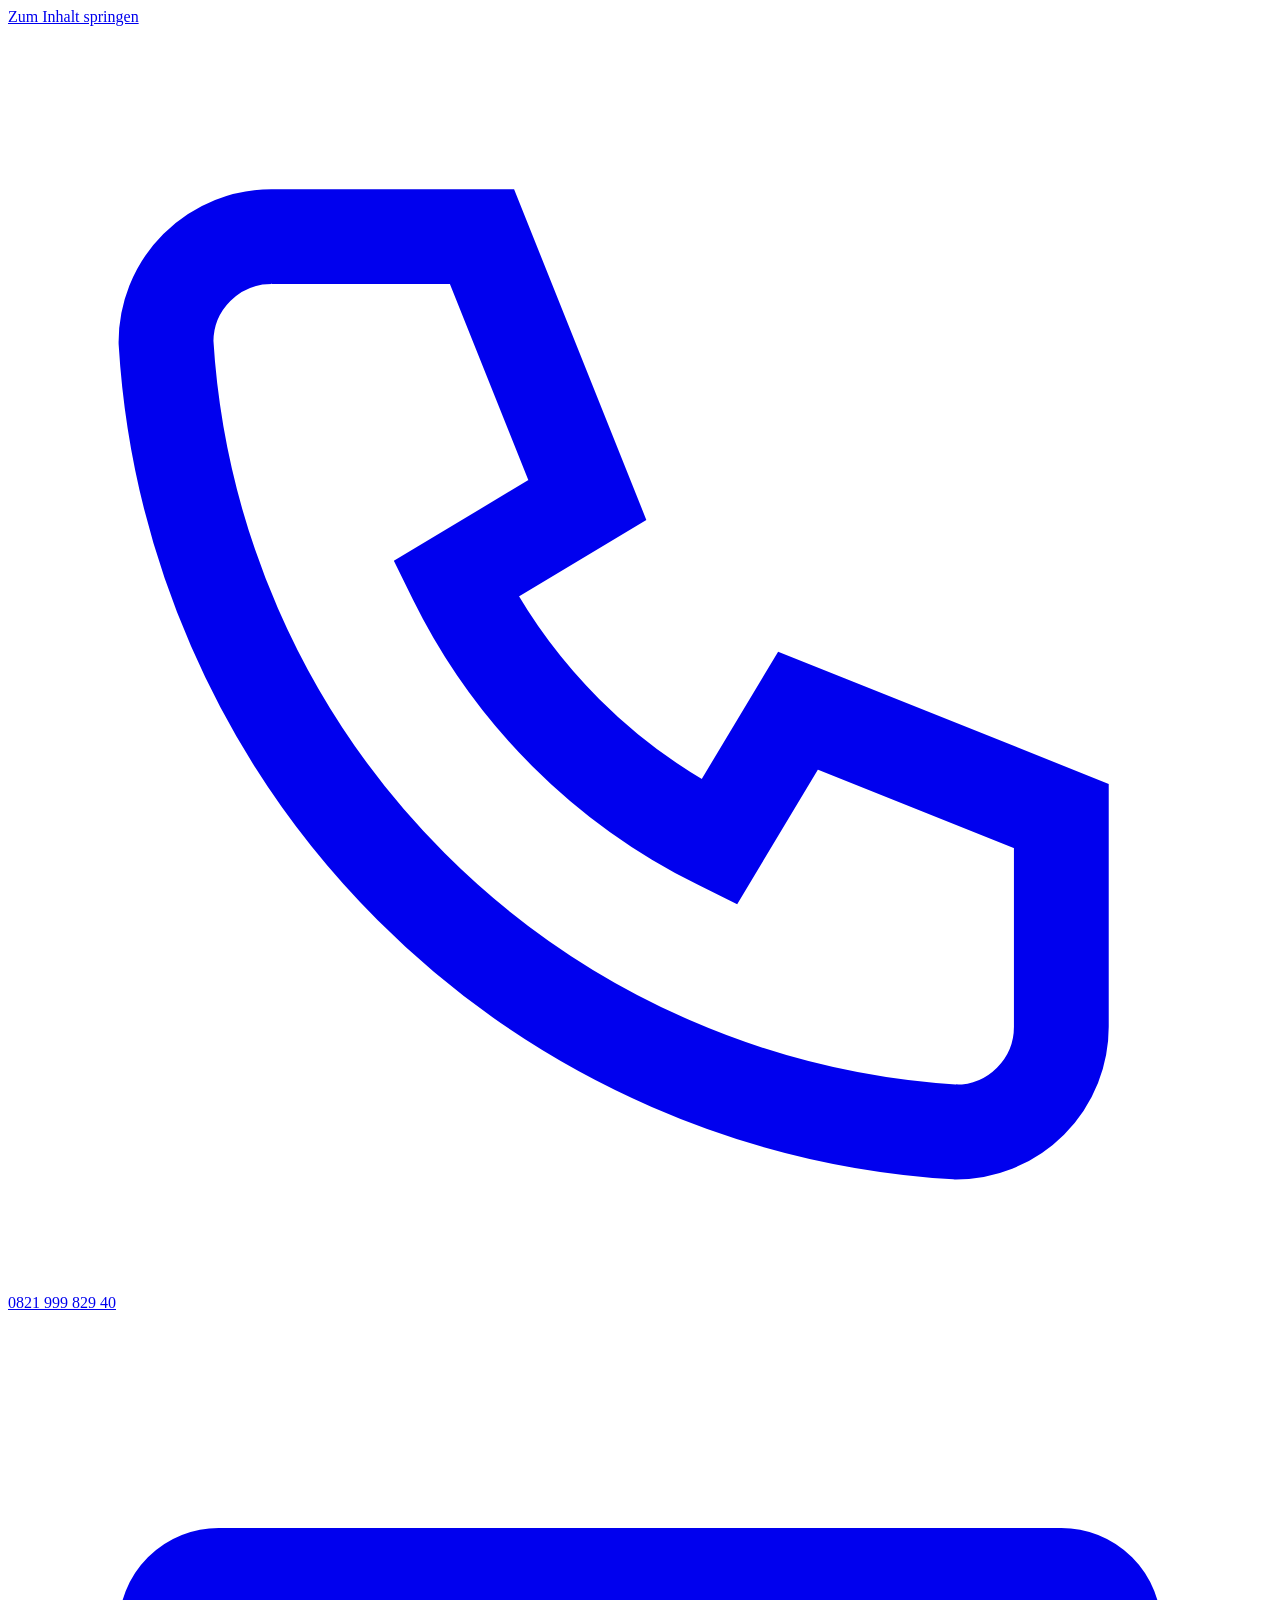
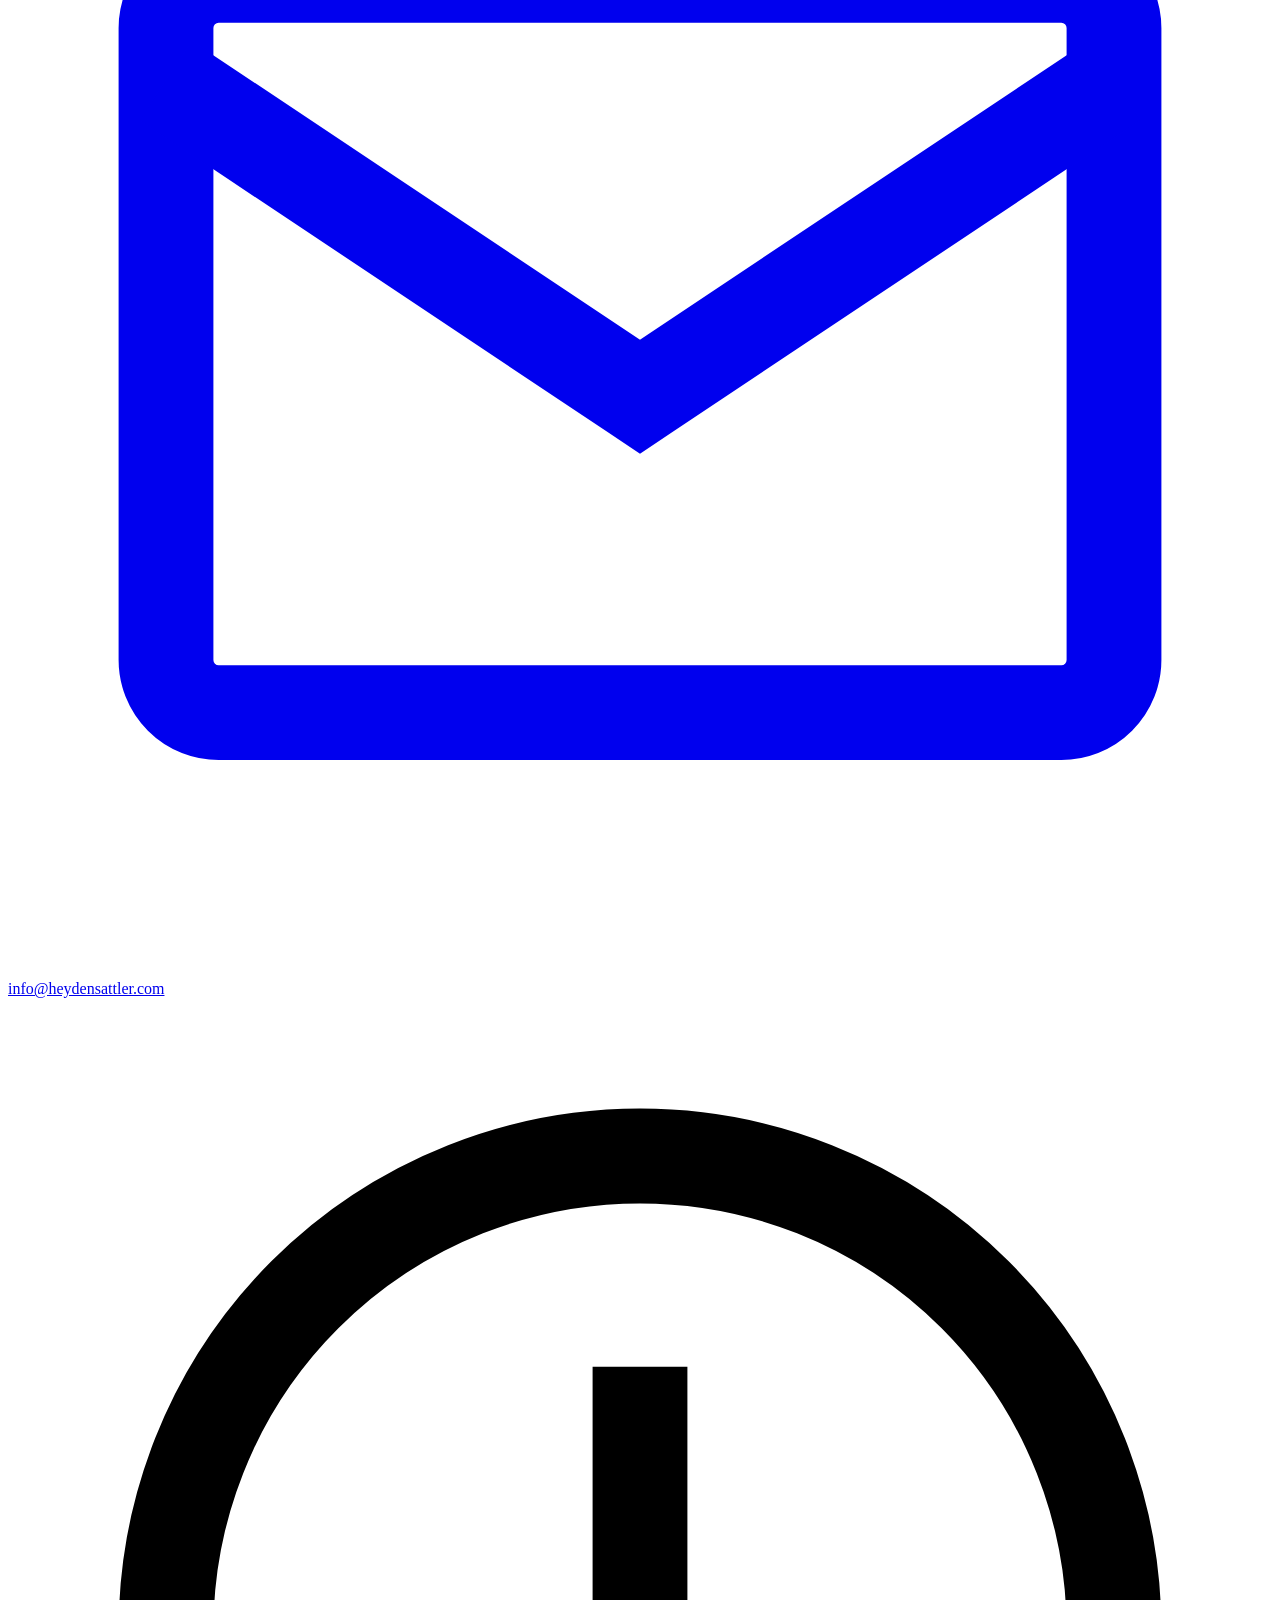
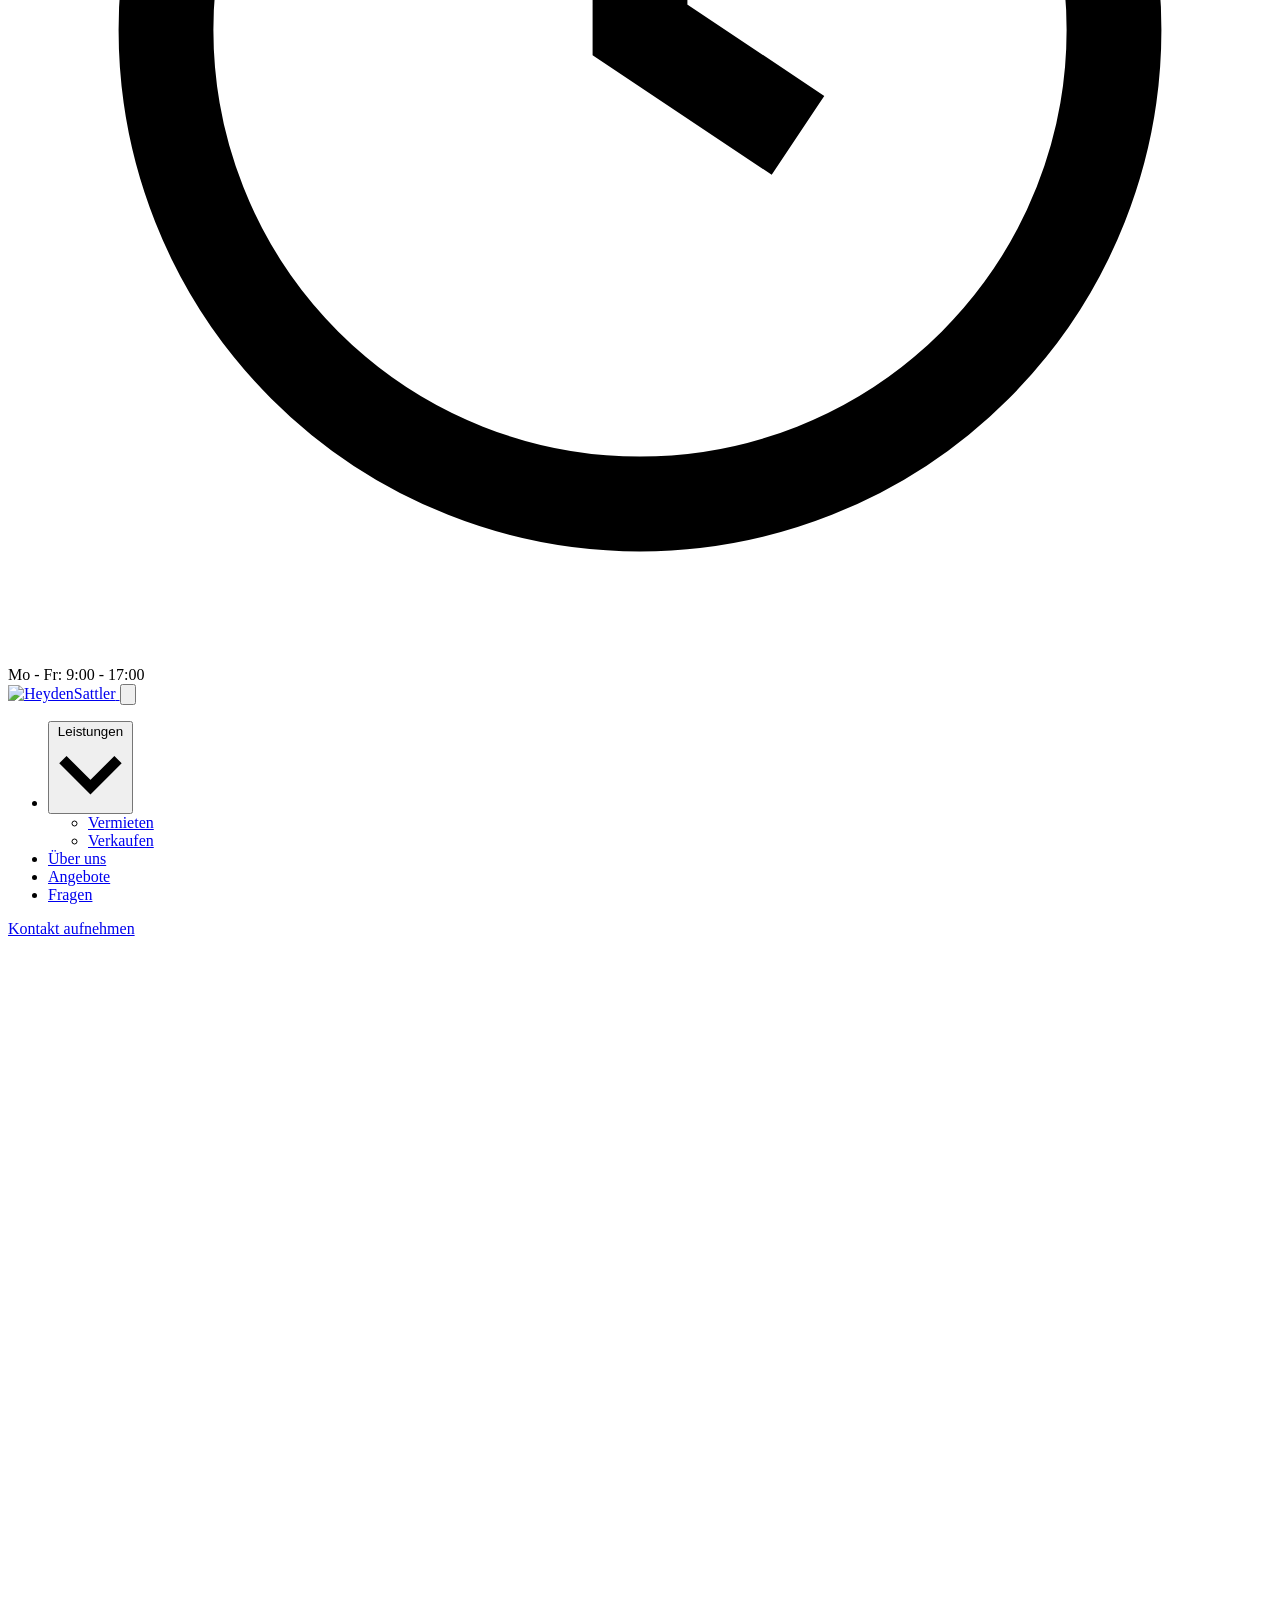
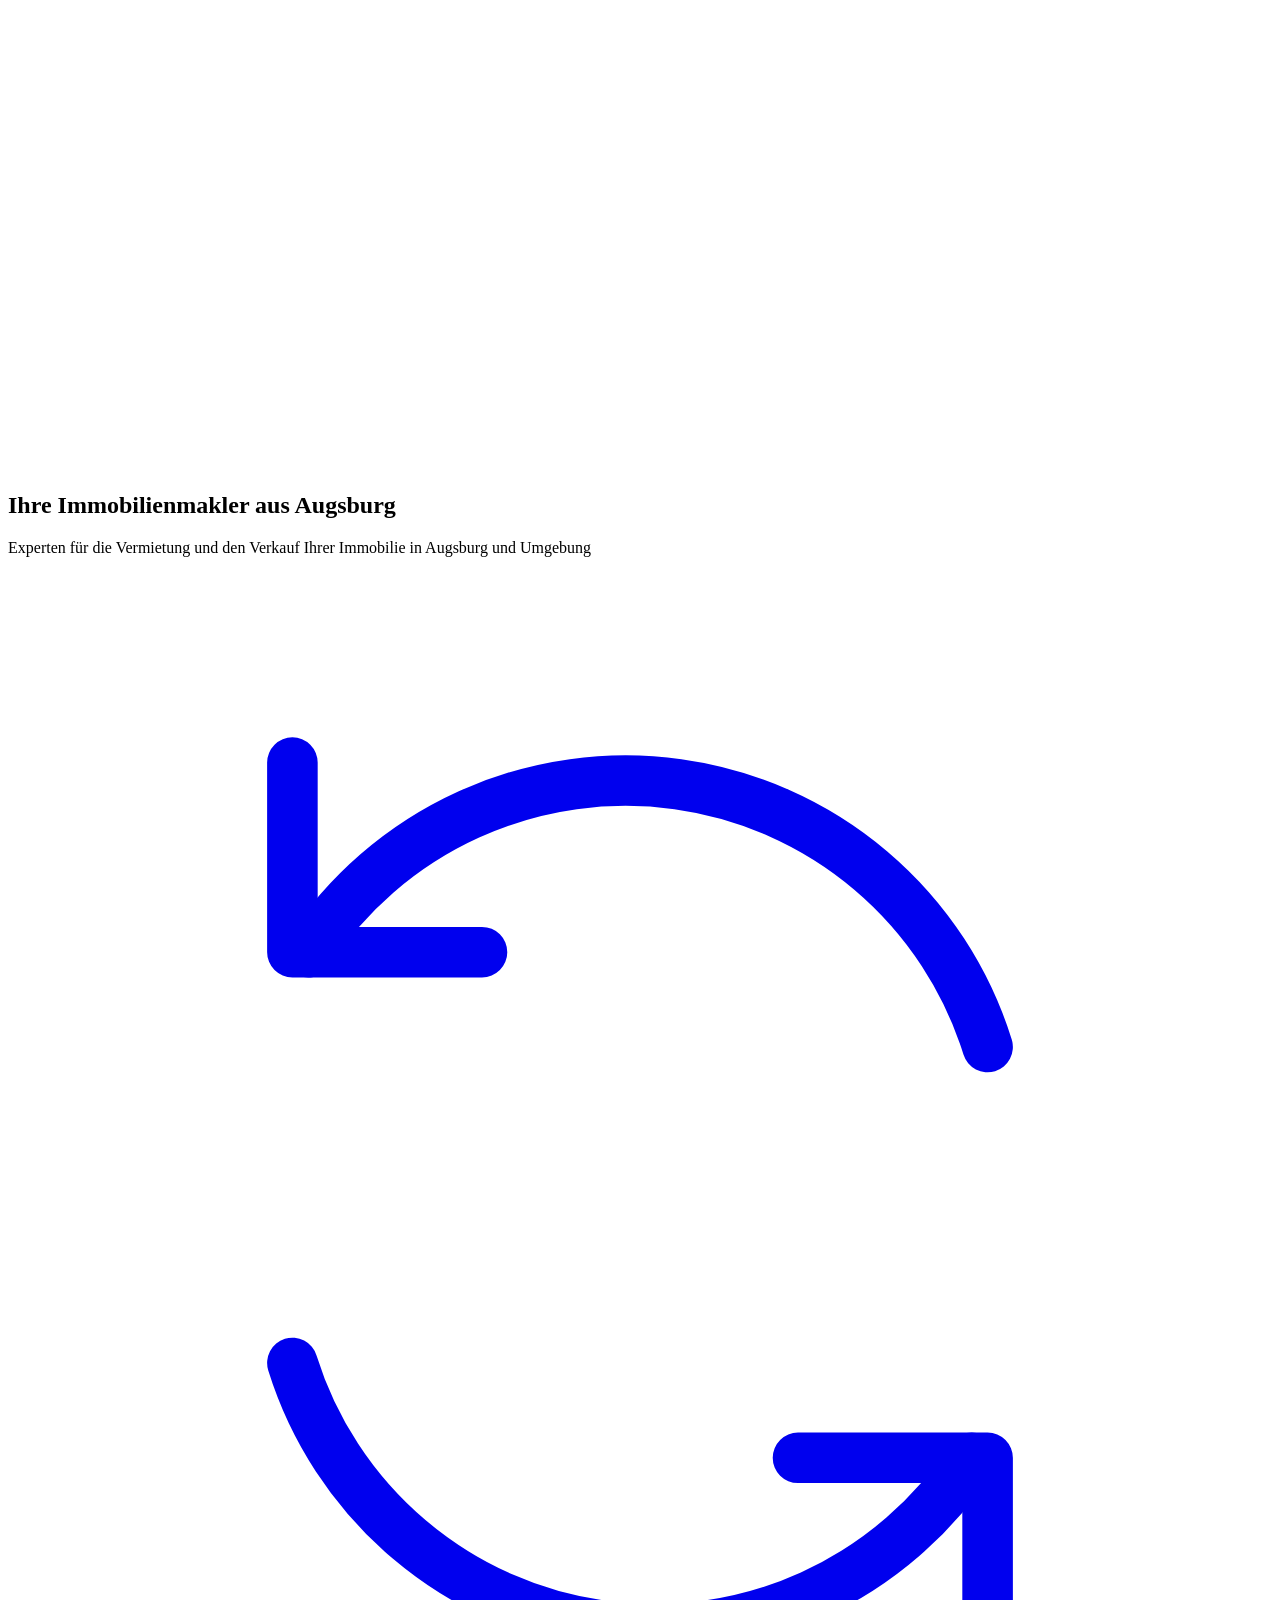
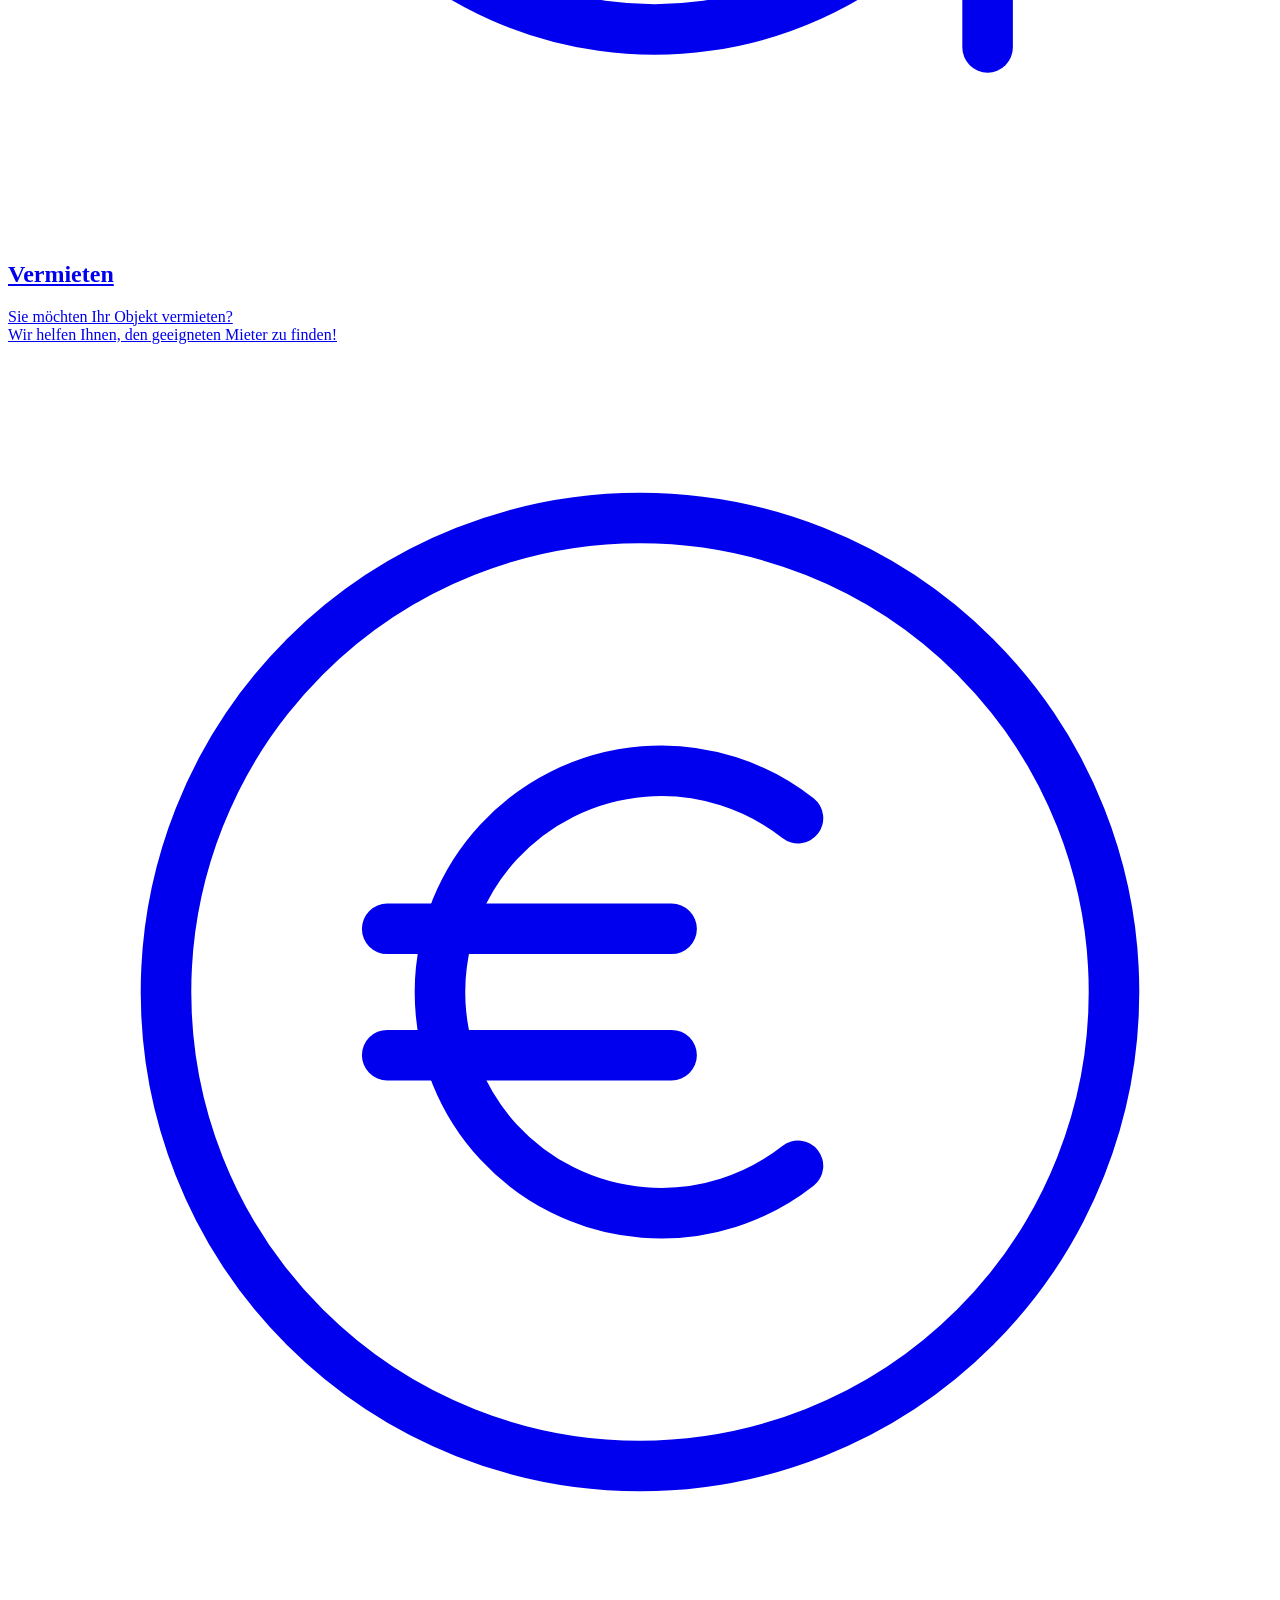
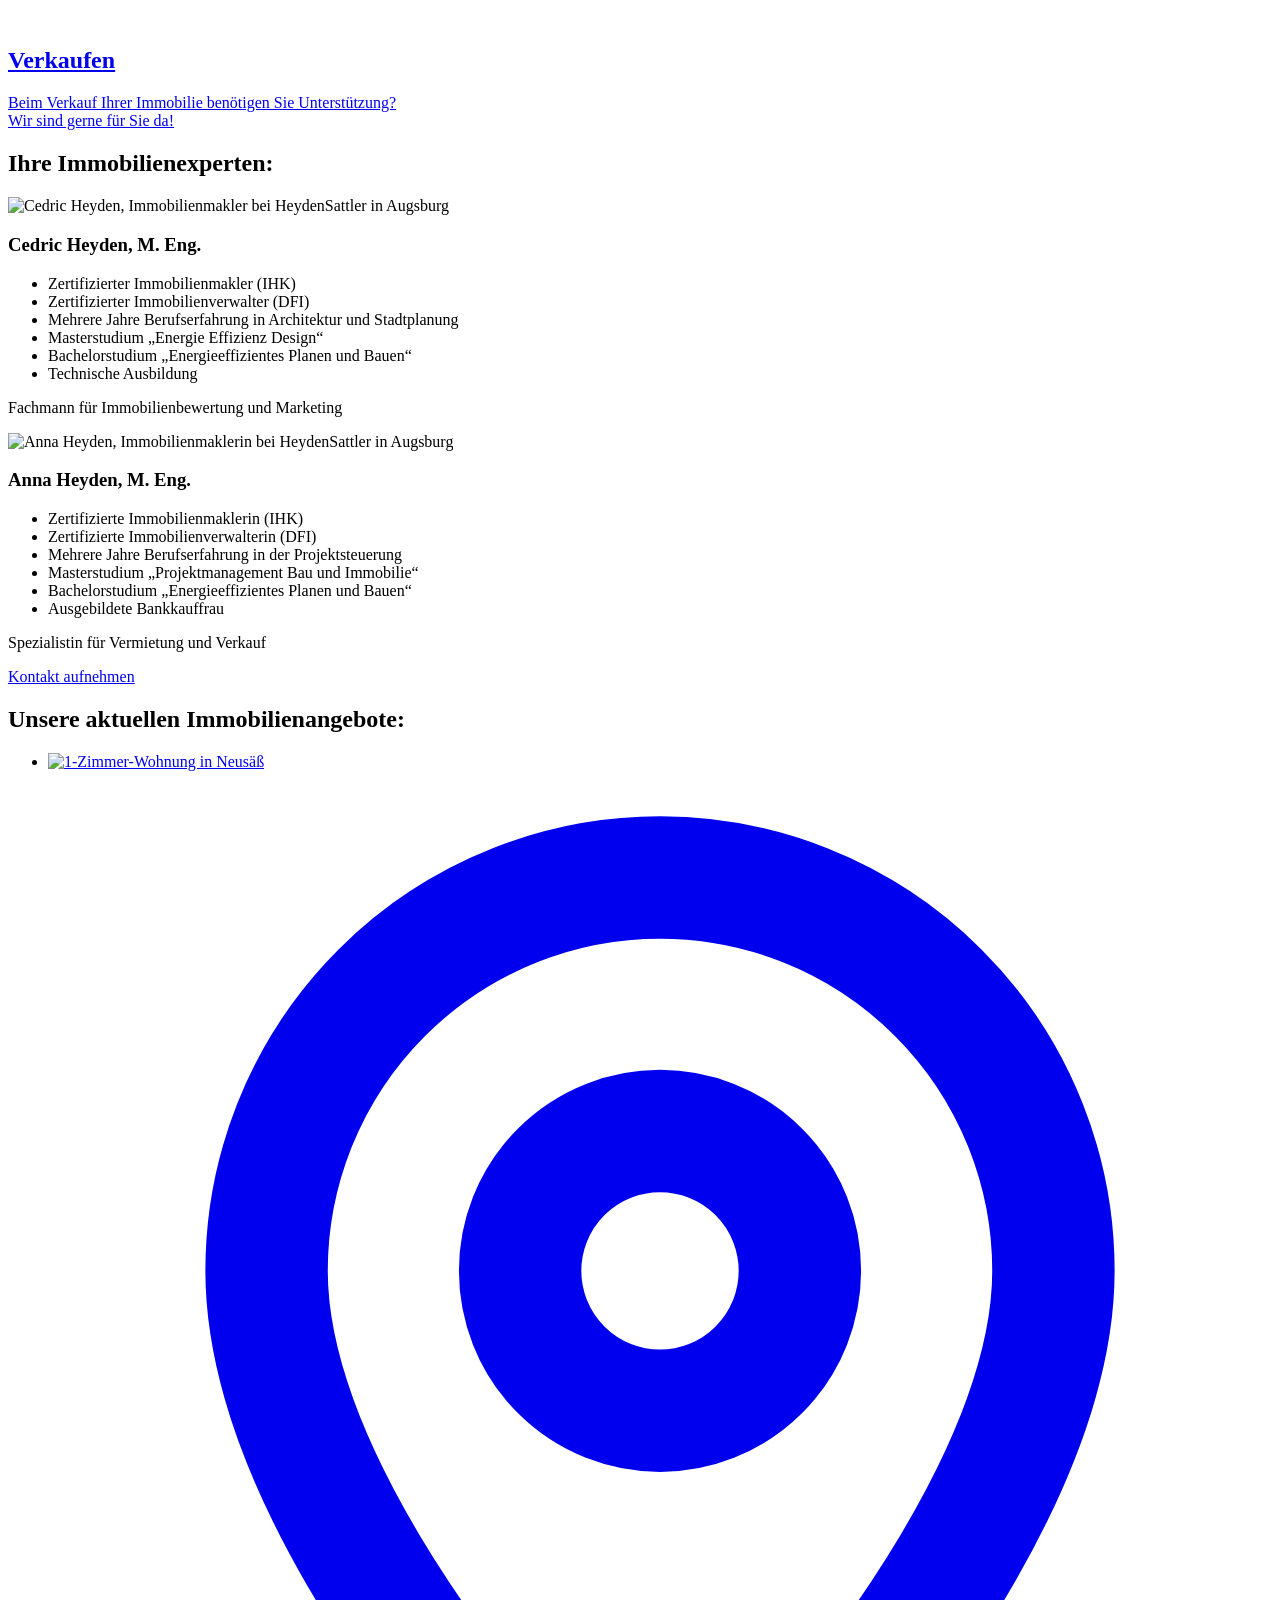
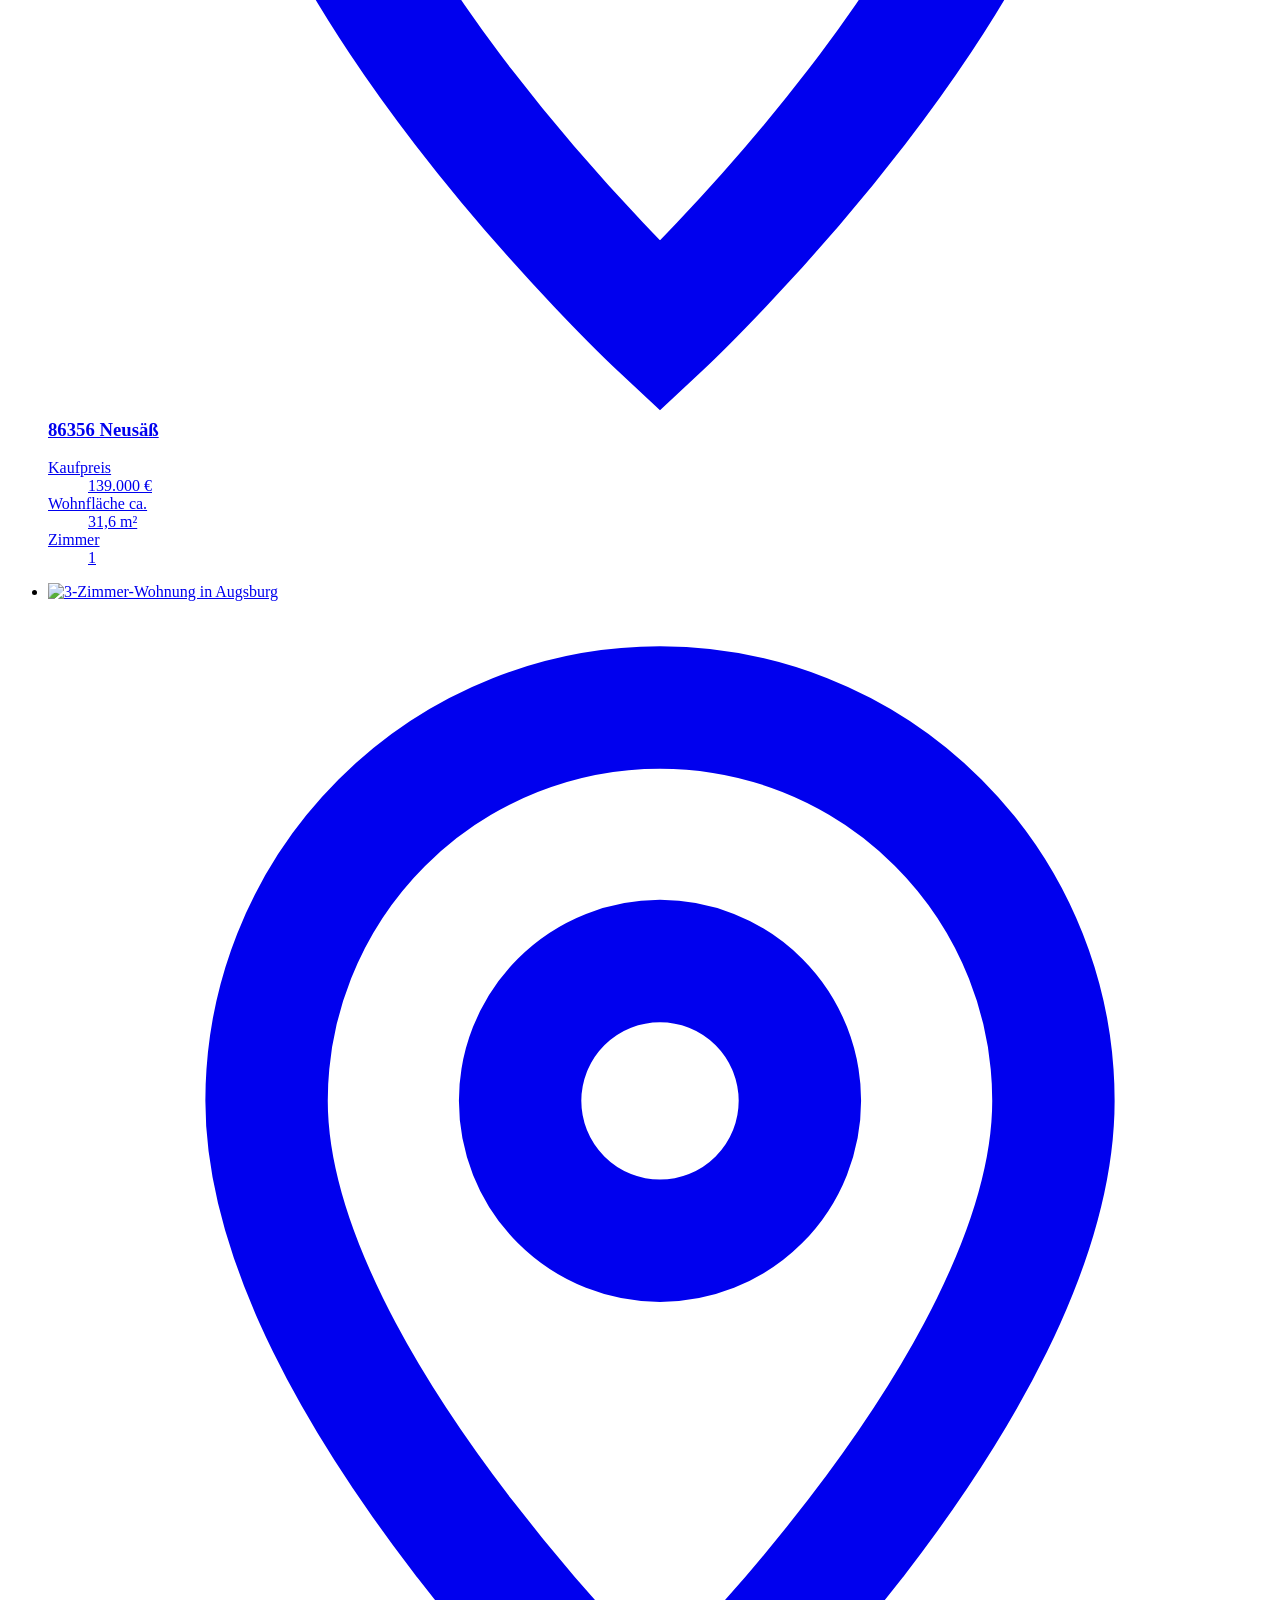
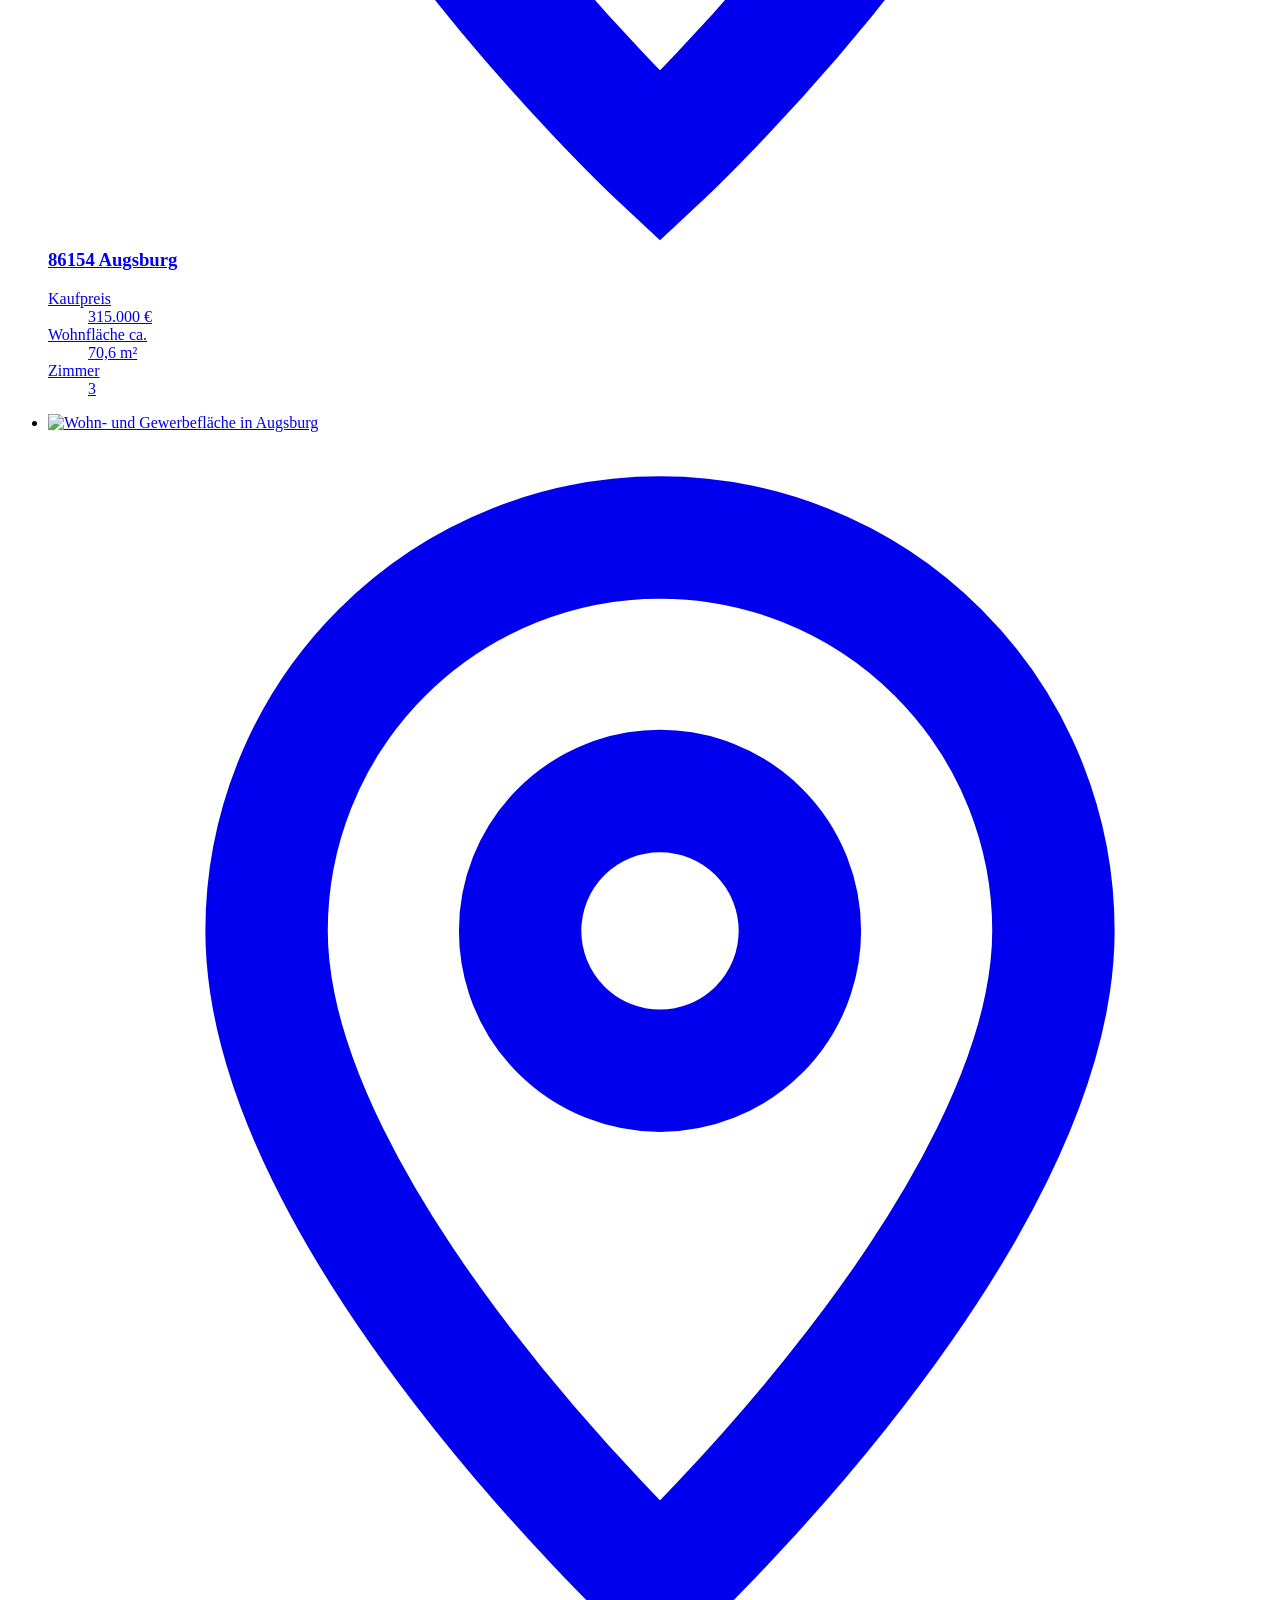
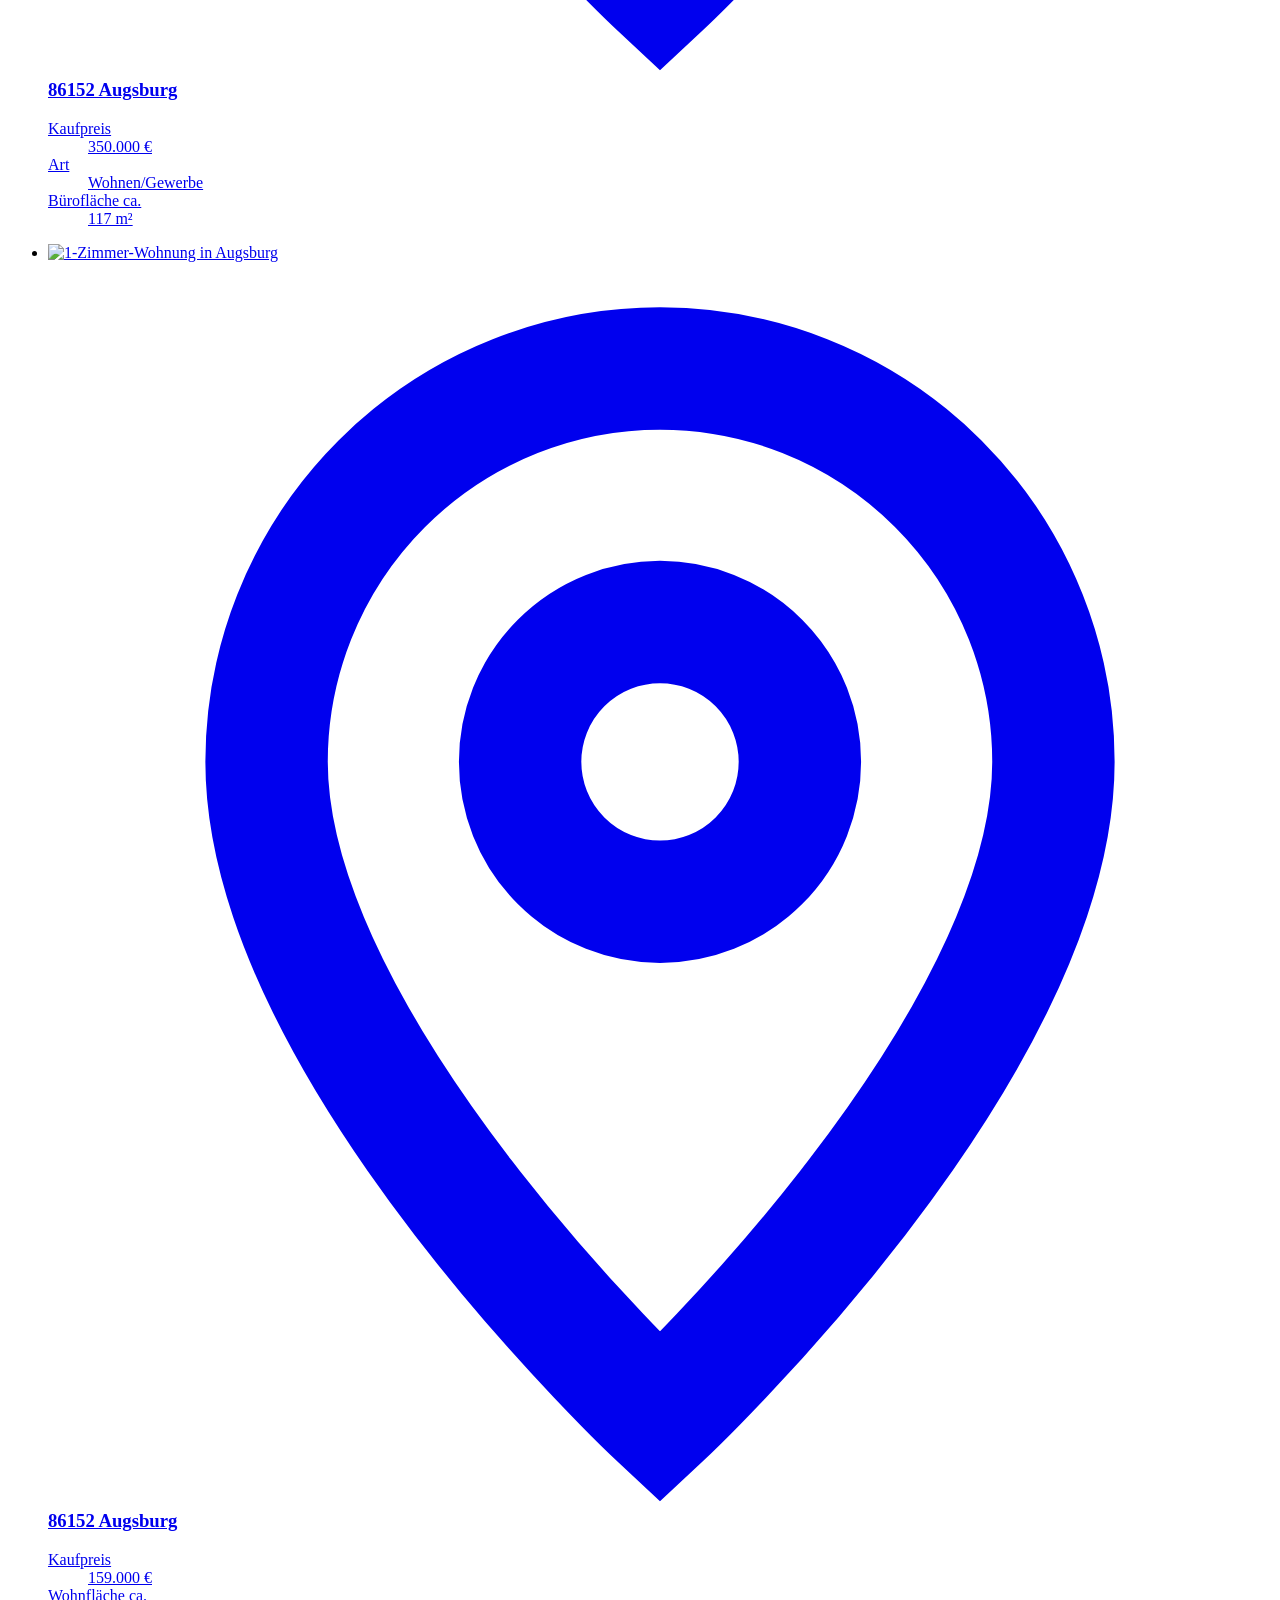
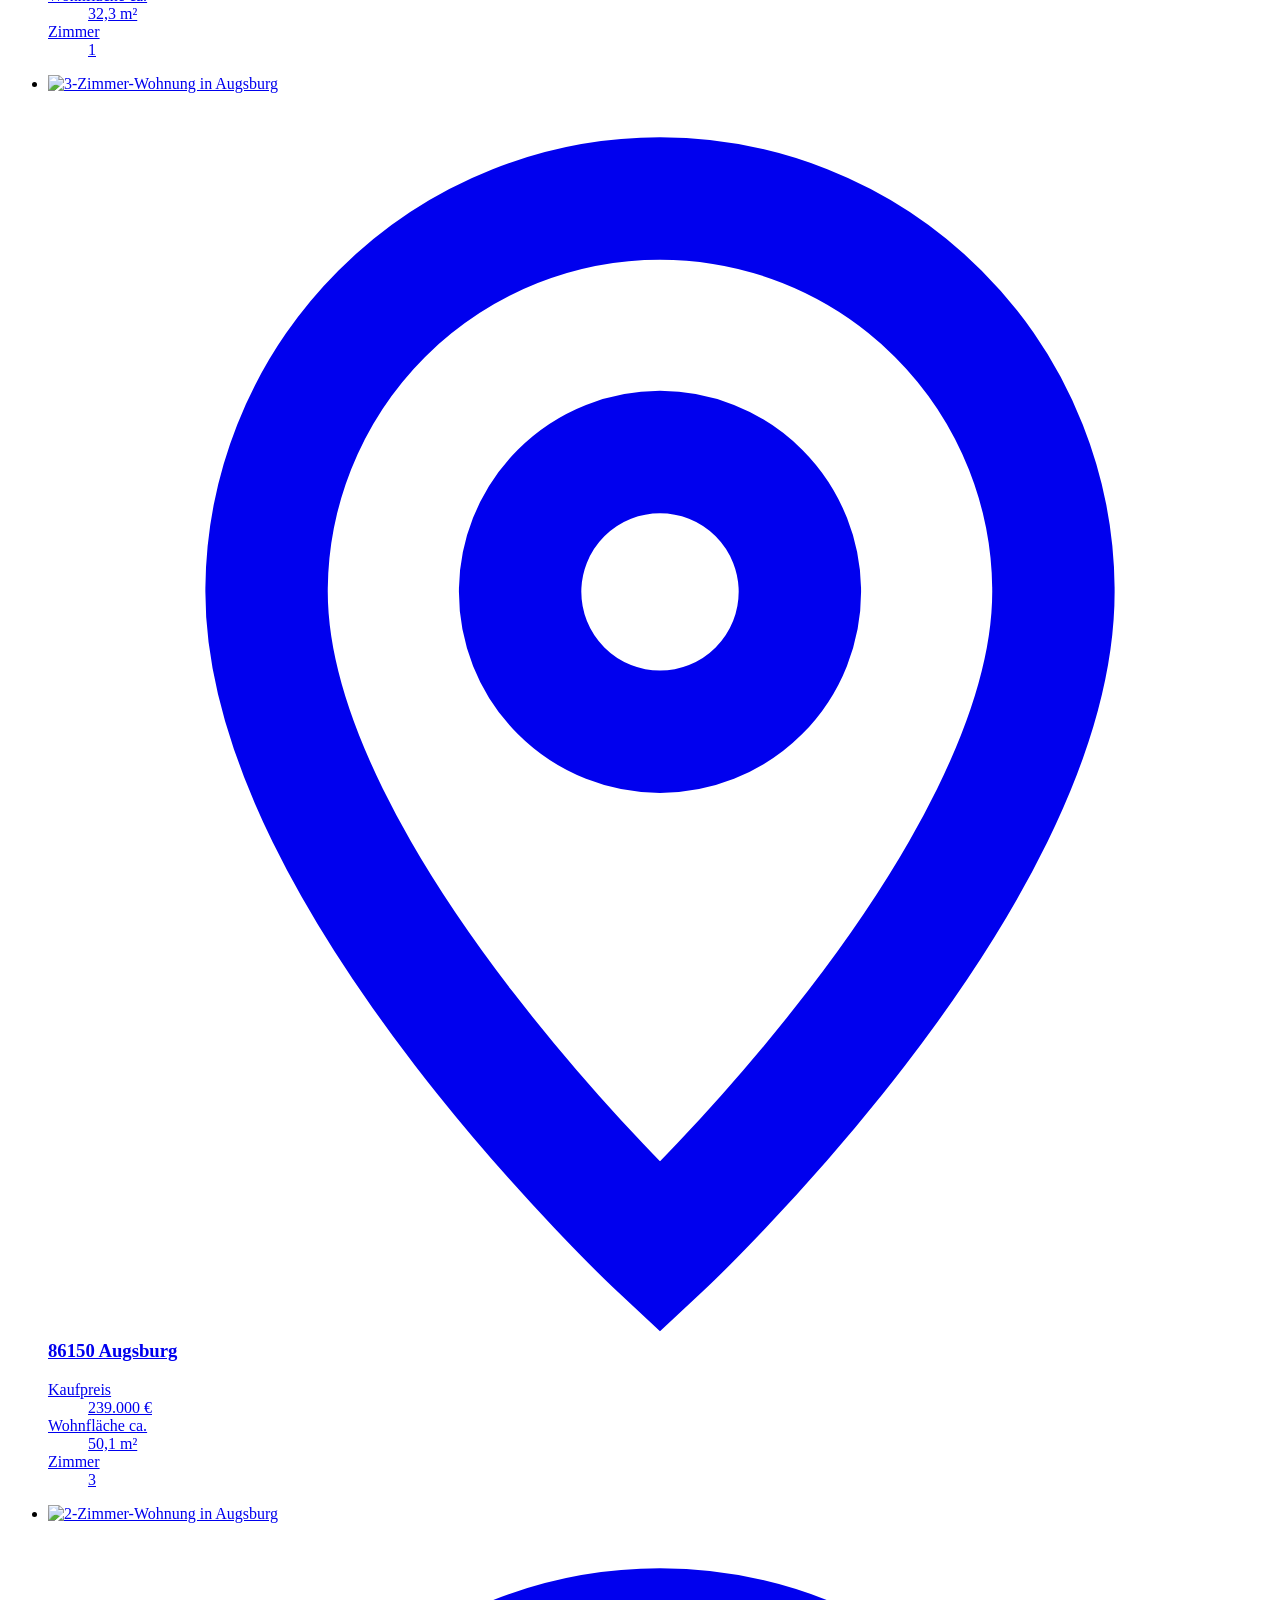
==== commit b4bee2b5: "Telefonnummer als 0821 999 829 40 (Durchwahl 40 als eigener Block) Vorher „0821 999 8294 0“. Überall" ====
--- a/site/index.html
+++ b/site/index.html
@@ -13,8 +13,6 @@
 <!-- Lokale Signale -->
 <meta name="geo.region" content="DE-BY">
 <meta name="geo.placename" content="Augsburg">
-<meta name="geo.position" content="48.35865;10.89500">
-<meta name="ICBM" content="48.35865, 10.89500">
 
 <!-- Teilen in sozialen Netzwerken und Messengern -->
 <meta property="og:type" content="website">
@@ -29,9 +27,7 @@
 <link rel="icon" href="https://heydensattler.com/favicon.ico">
 <link rel="sitemap" type="application/xml" href="/sitemap.xml">
 
-<!-- Strukturierte Daten: Firma, Personen, Leistungen, Angebote, FAQ.
-     Die Angebote (ItemList) und das FAQ müssen mit dem sichtbaren Inhalt übereinstimmen;
-     im Livebetrieb beim Build aus Propstack erzeugen. -->
+<!-- Strukturierte Daten: Firma, Personen, Leistungen, FAQ. Das FAQ muss mit dem sichtbaren Inhalt übereinstimmen. -->
 <script type="application/ld+json">
 {
   "@context": "https://schema.org",
@@ -49,14 +45,11 @@
       "email": "info@heydensattler.com",
       "address": {
         "@type": "PostalAddress",
-        "streetAddress": "Alpenstraße 9",
         "postalCode": "86159",
         "addressLocality": "Augsburg",
         "addressRegion": "Bayern",
         "addressCountry": "DE"
       },
-      "geo": { "@type": "GeoCoordinates", "latitude": 48.35865, "longitude": 10.89500 },
-      "hasMap": "https://www.openstreetmap.org/?mlat=48.35865&mlon=10.89500#map=18/48.35865/10.89500",
       "openingHoursSpecification": {
         "@type": "OpeningHoursSpecification",
         "dayOfWeek": ["Monday", "Tuesday", "Wednesday", "Thursday", "Friday"],
@@ -131,33 +124,174 @@
       "dateModified": "2026-10-27"
     },
     {
-      "@type": "ItemList",
-      "name": "Aktuelle Immobilienangebote von HeydenSattler",
-      "numberOfItems": 7,
-      "itemListElement": [
-        { "@type": "ListItem", "position": 1, "item": { "@type": "Offer", "name": "1-Zimmer-Wohnung in Neusäß, 31,6 m²", "price": 139000, "priceCurrency": "EUR", "url": "https://crm.propstack.de/public/iframes/je4DLQ7j2cVWMNqKkigCNQ7c/PBX1RQx2SxVNRxVR7juxC13C", "availableAtOrFrom": { "@type": "Place", "address": { "@type": "PostalAddress", "postalCode": "86356", "addressLocality": "Neusäß", "addressCountry": "DE" } } } },
-        { "@type": "ListItem", "position": 2, "item": { "@type": "Offer", "name": "3-Zimmer-Wohnung in Augsburg, 70,6 m²", "price": 315000, "priceCurrency": "EUR", "url": "https://crm.propstack.de/public/iframes/je4DLQ7j2cVWMNqKkigCNQ7c/BJTUovUziB2U1zJ2xbaoDiEi", "availableAtOrFrom": { "@type": "Place", "address": { "@type": "PostalAddress", "postalCode": "86154", "addressLocality": "Augsburg", "addressCountry": "DE" } } } },
-        { "@type": "ListItem", "position": 3, "item": { "@type": "Offer", "name": "Büro- und Wohnfläche in Augsburg, 117 m²", "price": 350000, "priceCurrency": "EUR", "url": "https://crm.propstack.de/public/iframes/je4DLQ7j2cVWMNqKkigCNQ7c/sEbCqnK58XBJ7hGJQSY4xxph", "availableAtOrFrom": { "@type": "Place", "address": { "@type": "PostalAddress", "postalCode": "86152", "addressLocality": "Augsburg", "addressCountry": "DE" } } } },
-        { "@type": "ListItem", "position": 4, "item": { "@type": "Offer", "name": "1-Zimmer-Wohnung in Augsburg, 32,3 m²", "price": 159000, "priceCurrency": "EUR", "url": "https://crm.propstack.de/public/iframes/je4DLQ7j2cVWMNqKkigCNQ7c/U4UTfE6tw7xSkSPx6v1gSrVp", "availableAtOrFrom": { "@type": "Place", "address": { "@type": "PostalAddress", "postalCode": "86152", "addressLocality": "Augsburg", "addressCountry": "DE" } } } },
-        { "@type": "ListItem", "position": 5, "item": { "@type": "Offer", "name": "3-Zimmer-Wohnung in Augsburg, 50,1 m²", "price": 239000, "priceCurrency": "EUR", "url": "https://crm.propstack.de/public/iframes/je4DLQ7j2cVWMNqKkigCNQ7c/39Jt1EtAj3KVJmv1Yt73t3f4", "availableAtOrFrom": { "@type": "Place", "address": { "@type": "PostalAddress", "postalCode": "86150", "addressLocality": "Augsburg", "addressCountry": "DE" } } } },
-        { "@type": "ListItem", "position": 6, "item": { "@type": "Offer", "name": "2-Zimmer-Wohnung in Augsburg, 52,7 m²", "price": 225000, "priceCurrency": "EUR", "url": "https://crm.propstack.de/public/iframes/je4DLQ7j2cVWMNqKkigCNQ7c/woXWDQSDRpvorQ1hXg6gEzuY", "availableAtOrFrom": { "@type": "Place", "address": { "@type": "PostalAddress", "postalCode": "86152", "addressLocality": "Augsburg", "addressCountry": "DE" } } } },
-        { "@type": "ListItem", "position": 7, "item": { "@type": "Offer", "name": "3-Zimmer-Wohnung in Augsburg, 53,4 m²", "price": 225000, "priceCurrency": "EUR", "url": "https://crm.propstack.de/public/iframes/je4DLQ7j2cVWMNqKkigCNQ7c/t8DsYYKdGNYwocW2YkePHxnh", "availableAtOrFrom": { "@type": "Place", "address": { "@type": "PostalAddress", "postalCode": "86154", "addressLocality": "Augsburg", "addressCountry": "DE" } } } }
-      ]
-    },
-    {
       "@type": "FAQPage",
       "mainEntity": [
-        { "@type": "Question", "name": "In welchen Orten ist HeydenSattler als Immobilienmakler tätig?", "acceptedAnswer": { "@type": "Answer", "text": "Wir verkaufen und vermieten Immobilien in Augsburg und Umgebung, zum Beispiel in Neusäß. Unser Büro liegt in der Alpenstraße 9 im Augsburger Bismarckviertel." } },
+        { "@type": "Question", "name": "In welchen Orten ist HeydenSattler als Immobilienmakler tätig?", "acceptedAnswer": { "@type": "Answer", "text": "Wir verkaufen und vermieten Immobilien in Augsburg und Umgebung." } },
         { "@type": "Question", "name": "Was übernimmt ein Makler beim Verkauf meiner Immobilie in Augsburg?", "acceptedAnswer": { "@type": "Answer", "text": "Wir ermitteln den Verkaufswert, tragen die nötigen Unterlagen wie Energieausweis und Grundriss zusammen, machen Bilder und einen 360-Grad-Rundgang, veröffentlichen das Exposé, wählen Interessenten vor, führen die Besichtigungen durch, berichten Ihnen regelmäßig, unterstützen bei den Verhandlungen, setzen den Vertrag mit dem Notar auf, begleiten den Notartermin und übergeben die Immobilie." } },
         { "@type": "Question", "name": "Wie finden Sie einen passenden Mieter für meine Wohnung?", "acceptedAnswer": { "@type": "Answer", "text": "Wir veröffentlichen ein Exposé mit Bildern und aufbereitetem Grundriss auf den gängigen Plattformen, bearbeiten die Anfragen, wählen Interessenten vor und führen die Besichtigungen durch. Von den Bewerbern holen wir eine Selbstauskunft ein und prüfen die Bonität, bevor wir den Mietvertrag erstellen." } },
         { "@type": "Question", "name": "Wie legen Sie die Miete für meine Wohnung fest?", "acceptedAnswer": { "@type": "Answer", "text": "Wir ermitteln den Mietpreis anhand der Wohnung und ihrer Lage und berücksichtigen dabei die gesetzlichen Vorgaben, die in Augsburg gelten." } },
         { "@type": "Question", "name": "Welche Qualifikationen haben die Makler von HeydenSattler?", "acceptedAnswer": { "@type": "Answer", "text": "Cedric Heyden und Anna Heyden sind zertifizierte Immobilienmakler (IHK) und zertifizierte Immobilienverwalter (DFI). Beide haben einen Master of Engineering und mehrere Jahre Berufserfahrung in Architektur und Stadtplanung beziehungsweise in der Projektsteuerung von Bauprojekten." } },
-        { "@type": "Question", "name": "Wie erreiche ich HeydenSattler?", "acceptedAnswer": { "@type": "Answer", "text": "Telefonisch unter 0821 999 8294 0 von Montag bis Freitag zwischen 9:00 und 17:00 Uhr, per E-Mail an info@heydensattler.com oder im Büro in der Alpenstraße 9, 86159 Augsburg." } }
+        { "@type": "Question", "name": "Wie erreiche ich HeydenSattler?", "acceptedAnswer": { "@type": "Answer", "text": "Telefonisch unter 0821 999 829 40 von Montag bis Freitag zwischen 9:00 und 17:00 Uhr oder per E-Mail an info@heydensattler.com." } }
       ]
     }
   ]
 }
 </script>
+
+<!-- Angebote als eigene Liste; beim Build aus Propstack erzeugt (scripts/angebote.py) -->
+<!-- angebote:jsonld:start -->
+<script type="application/ld+json">
+{
+  "@context": "https://schema.org",
+  "@type": "ItemList",
+  "@id": "https://heydensattler.com/#angebote",
+  "name": "Aktuelle Immobilienangebote von HeydenSattler",
+  "numberOfItems": 7,
+  "itemListElement": [
+    {
+      "@type": "ListItem",
+      "position": 1,
+      "item": {
+        "@type": "Offer",
+        "name": "1-Zimmer-Wohnung in Neusäß, 31,6 m²",
+        "price": 139000,
+        "priceCurrency": "EUR",
+        "url": "https://crm.propstack.de/public/iframes/je4DLQ7j2cVWMNqKkigCNQ7c/PBX1RQx2SxVNRxVR7juxC13C",
+        "availableAtOrFrom": {
+          "@type": "Place",
+          "address": {
+            "@type": "PostalAddress",
+            "postalCode": "86356",
+            "addressLocality": "Neusäß",
+            "addressCountry": "DE"
+          }
+        }
+      }
+    },
+    {
+      "@type": "ListItem",
+      "position": 2,
+      "item": {
+        "@type": "Offer",
+        "name": "3-Zimmer-Wohnung in Augsburg, 70,6 m²",
+        "price": 315000,
+        "priceCurrency": "EUR",
+        "url": "https://crm.propstack.de/public/iframes/je4DLQ7j2cVWMNqKkigCNQ7c/BJTUovUziB2U1zJ2xbaoDiEi",
+        "availableAtOrFrom": {
+          "@type": "Place",
+          "address": {
+            "@type": "PostalAddress",
+            "postalCode": "86154",
+            "addressLocality": "Augsburg",
+            "addressCountry": "DE"
+          }
+        }
+      }
+    },
+    {
+      "@type": "ListItem",
+      "position": 3,
+      "item": {
+        "@type": "Offer",
+        "name": "Büro- und Wohnfläche in Augsburg, 117 m²",
+        "price": 350000,
+        "priceCurrency": "EUR",
+        "url": "https://crm.propstack.de/public/iframes/je4DLQ7j2cVWMNqKkigCNQ7c/sEbCqnK58XBJ7hGJQSY4xxph",
+        "availableAtOrFrom": {
+          "@type": "Place",
+          "address": {
+            "@type": "PostalAddress",
+            "postalCode": "86152",
+            "addressLocality": "Augsburg",
+            "addressCountry": "DE"
+          }
+        }
+      }
+    },
+    {
+      "@type": "ListItem",
+      "position": 4,
+      "item": {
+        "@type": "Offer",
+        "name": "1-Zimmer-Wohnung in Augsburg, 32,3 m²",
+        "price": 159000,
+        "priceCurrency": "EUR",
+        "url": "https://crm.propstack.de/public/iframes/je4DLQ7j2cVWMNqKkigCNQ7c/U4UTfE6tw7xSkSPx6v1gSrVp",
+        "availableAtOrFrom": {
+          "@type": "Place",
+          "address": {
+            "@type": "PostalAddress",
+            "postalCode": "86152",
+            "addressLocality": "Augsburg",
+            "addressCountry": "DE"
+          }
+        }
+      }
+    },
+    {
+      "@type": "ListItem",
+      "position": 5,
+      "item": {
+        "@type": "Offer",
+        "name": "3-Zimmer-Wohnung in Augsburg, 50,1 m²",
+        "price": 239000,
+        "priceCurrency": "EUR",
+        "url": "https://crm.propstack.de/public/iframes/je4DLQ7j2cVWMNqKkigCNQ7c/39Jt1EtAj3KVJmv1Yt73t3f4",
+        "availableAtOrFrom": {
+          "@type": "Place",
+          "address": {
+            "@type": "PostalAddress",
+            "postalCode": "86150",
+            "addressLocality": "Augsburg",
+            "addressCountry": "DE"
+          }
+        }
+      }
+    },
+    {
+      "@type": "ListItem",
+      "position": 6,
+      "item": {
+        "@type": "Offer",
+        "name": "2-Zimmer-Wohnung in Augsburg, 52,7 m²",
+        "price": 225000,
+        "priceCurrency": "EUR",
+        "url": "https://crm.propstack.de/public/iframes/je4DLQ7j2cVWMNqKkigCNQ7c/woXWDQSDRpvorQ1hXg6gEzuY",
+        "availableAtOrFrom": {
+          "@type": "Place",
+          "address": {
+            "@type": "PostalAddress",
+            "postalCode": "86152",
+            "addressLocality": "Augsburg",
+            "addressCountry": "DE"
+          }
+        }
+      }
+    },
+    {
+      "@type": "ListItem",
+      "position": 7,
+      "item": {
+        "@type": "Offer",
+        "name": "3-Zimmer-Wohnung in Augsburg, 53,4 m²",
+        "price": 225000,
+        "priceCurrency": "EUR",
+        "url": "https://crm.propstack.de/public/iframes/je4DLQ7j2cVWMNqKkigCNQ7c/t8DsYYKdGNYwocW2YkePHxnh",
+        "availableAtOrFrom": {
+          "@type": "Place",
+          "address": {
+            "@type": "PostalAddress",
+            "postalCode": "86154",
+            "addressLocality": "Augsburg",
+            "addressCountry": "DE"
+          }
+        }
+      }
+    }
+  ]
+}
+</script>
+<!-- angebote:jsonld:ende -->
 
 <!-- CI-Schriften, wie auf der bestehenden Seite (Söhne von Klim). Sie müssen von derselben Domain kommen, sonst blockiert der Browser sie. -->
 <link rel="preload" href="/wp-content/uploads/2022/05/soehne-buch.woff2" as="font" type="font/woff2" crossorigin>
@@ -171,9 +305,9 @@
 <header class="kopf">
   <div class="topbar">
     <div class="wrap">
-      <a href="tel:+4982199982940" aria-label="Anrufen: 0821 999 8294 0">
+      <a href="tel:+4982199982940" aria-label="Anrufen: 0821 999 829 40">
         <svg viewBox="0 0 24 24" fill="none" stroke="currentColor" stroke-width="1.8" aria-hidden="true"><path d="M5 4h4l2 5-2.5 1.5a11 11 0 0 0 5 5L15 13l5 2v4a2 2 0 0 1-2 2A16 16 0 0 1 3 6a2 2 0 0 1 2-2"/></svg>
-        0821 999 8294 0
+        0821 999 829 40
       </a>
       <a href="mailto:info@heydensattler.com" aria-label="E-Mail an info@heydensattler.com">
         <svg viewBox="0 0 24 24" fill="none" stroke="currentColor" stroke-width="1.8" aria-hidden="true"><rect x="3" y="5" width="18" height="14" rx="1"/><path d="m3 7 9 6 9-6"/></svg>
@@ -205,6 +339,7 @@
         </li>
         <li><a href="/#team">Über uns</a></li>
         <li><a href="/#angebote">Angebote</a></li>
+        <!-- blog:nav:start --><!-- blog:nav:ende -->
         <li><a href="/#fragen">Fragen</a></li>
       </ul>
       <a class="btn" href="/#kontakt">Kontakt aufnehmen</a>
@@ -293,7 +428,9 @@
     <div class="wrap">
       <h2>Unsere aktuellen Immobilienangebote:</h2>
       <!-- Statt des Propstack-iFrames: die Angebote stehen als HTML in der Seite, damit Suchmaschinen und
-           KI-Suchdienste sie lesen können. Im Livebetrieb beim Build oder per Cronjob aus der Propstack-API erzeugen. -->
+           KI-Suchdienste sie lesen können. Den Bereich zwischen den Markierungen erzeugt scripts/angebote.py beim
+           Build aus der Propstack-API; von Hand Geändertes wird dabei überschrieben. -->
+<!-- angebote:liste:start -->
       <ul class="angebote">
         <li><a class="objekt" href="https://crm.propstack.de/public/iframes/je4DLQ7j2cVWMNqKkigCNQ7c/PBX1RQx2SxVNRxVR7juxC13C" target="_blank" rel="noopener">
           <div class="bild"><img src="https://images.propstack.de/photos/je4DLQ7j2cVWMNqKkigCNQ7c/photo/n56NDRQGGockE5bn3b2bef63/medium_CAM03122G0-PR0066-STILL016.jpg" alt="1-Zimmer-Wohnung in Neusäß" width="600" height="400" loading="lazy" decoding="async"></div>
@@ -325,8 +462,14 @@
         </a></li>
       </ul>
       <p class="stand">Stand: <time datetime="2026-10-27">27.10.2026</time>. Ein Klick öffnet das vollständige Exposé.</p>
+<!-- angebote:liste:ende -->
     </div>
   </section>
+
+  <!-- Abschnitt „Aktuelles“ mit den neuesten Blogbeiträgen; erzeugt scripts/blog.py beim Build aus inhalte/blog/.
+       Ohne veröffentlichten Beitrag bleibt der Bereich leer. -->
+<!-- blog:aktuelles:start -->
+<!-- blog:aktuelles:ende -->
 
   <section class="abschnitt" id="fragen">
     <div class="wrap">
@@ -334,7 +477,7 @@
       <div class="faq">
         <details>
           <summary><h3>In welchen Orten ist HeydenSattler als Immobilienmakler tätig?</h3></summary>
-          <p>Wir verkaufen und vermieten Immobilien in Augsburg und Umgebung, zum Beispiel in Neusäß. Unser Büro liegt in der Alpenstraße 9 im Augsburger Bismarckviertel.</p>
+          <p>Wir verkaufen und vermieten Immobilien in Augsburg und Umgebung.</p>
         </details>
         <details>
           <summary><h3>Was übernimmt ein Makler beim Verkauf meiner Immobilie in Augsburg?</h3></summary>
@@ -354,7 +497,7 @@
         </details>
         <details>
           <summary><h3>Wie erreiche ich HeydenSattler?</h3></summary>
-          <p>Telefonisch unter <a href="tel:+4982199982940">0821 999 8294 0</a> von Montag bis Freitag zwischen 9:00 und 17:00 Uhr, per E-Mail an <a href="mailto:info@heydensattler.com">info@heydensattler.com</a> oder im Büro in der Alpenstraße 9, 86159 Augsburg.</p>
+          <p>Telefonisch unter <a href="tel:+4982199982940">0821 999 829 40</a> von Montag bis Freitag zwischen 9:00 und 17:00 Uhr oder per E-Mail an <a href="mailto:info@heydensattler.com">info@heydensattler.com</a>.</p>
         </details>
       </div>
     </div>
@@ -370,14 +513,13 @@
         </div>
         <div>
           <h3>Telefon und E-Mail</h3>
-          <p><a href="tel:+4982199982940">0821 999 8294 0</a><br><a href="mailto:info@heydensattler.com">info@heydensattler.com</a></p>
+          <p><a href="tel:+4982199982940">0821 999 829 40</a><br><a href="mailto:info@heydensattler.com">info@heydensattler.com</a></p>
           <h3 style="margin-top:18px">Erreichbar</h3>
           <p>Montag bis Freitag<br>9:00 bis 17:00 Uhr</p>
         </div>
         <div>
-          <h3>Büro</h3>
-          <address>HeydenSattler GmbH<br>Alpenstraße 9<br>86159 Augsburg</address>
-          <p style="margin-top:8px"><a href="https://www.openstreetmap.org/?mlat=48.35865&amp;mlon=10.89500#map=18/48.35865/10.89500" target="_blank" rel="noopener">Auf der Karte ansehen</a></p>
+          <h3>Unsere Region</h3>
+          <p>Augsburg und Umgebung</p>
         </div>
       </div>
     </div>
@@ -387,7 +529,6 @@
 <footer>
   <div class="wrap">
     <span>Copyright 2026 © HeydenSattler GmbH</span>
-    <span>Alpenstraße 9, 86159 Augsburg</span>
     <span><a href="https://heydensattler.com/impressum/">Impressum</a></span>
     <span><a href="https://heydensattler.com/datenschutzerklaerung/">Datenschutzerklärung</a></span>
   </div>
